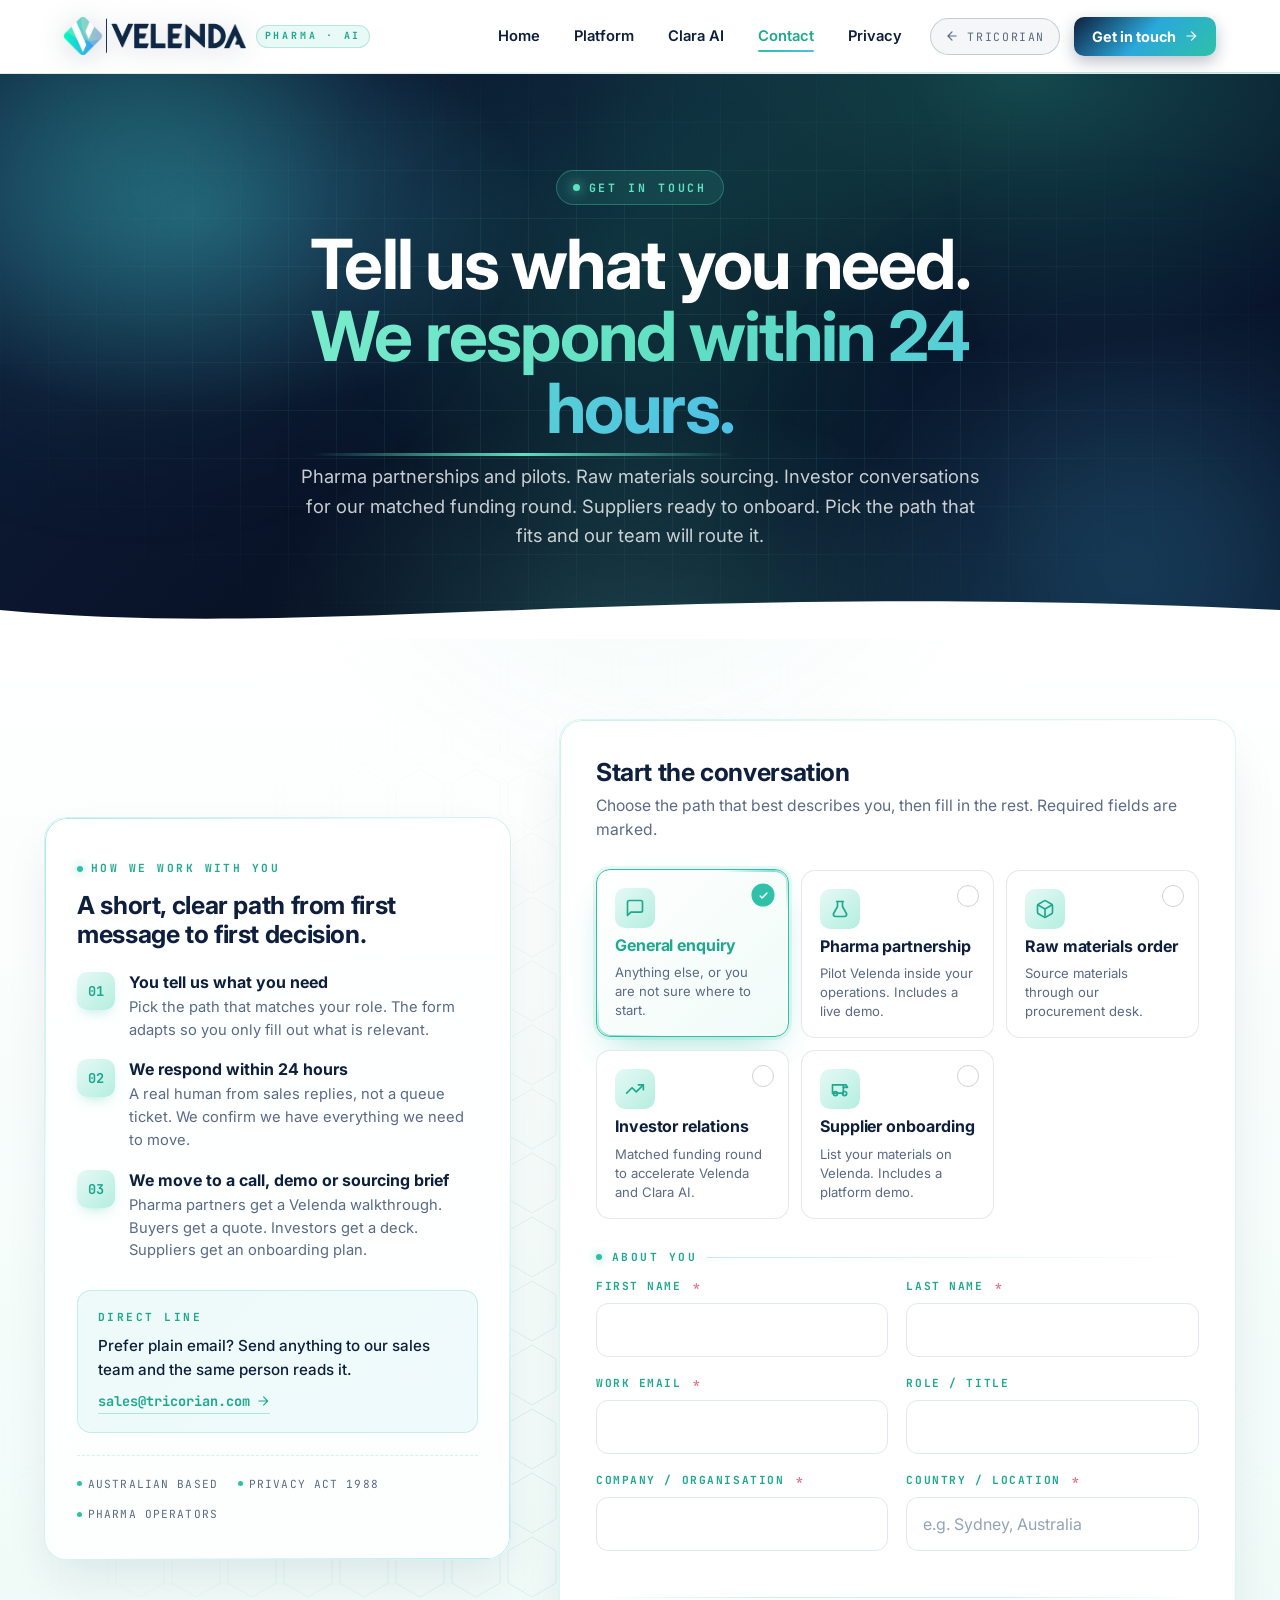
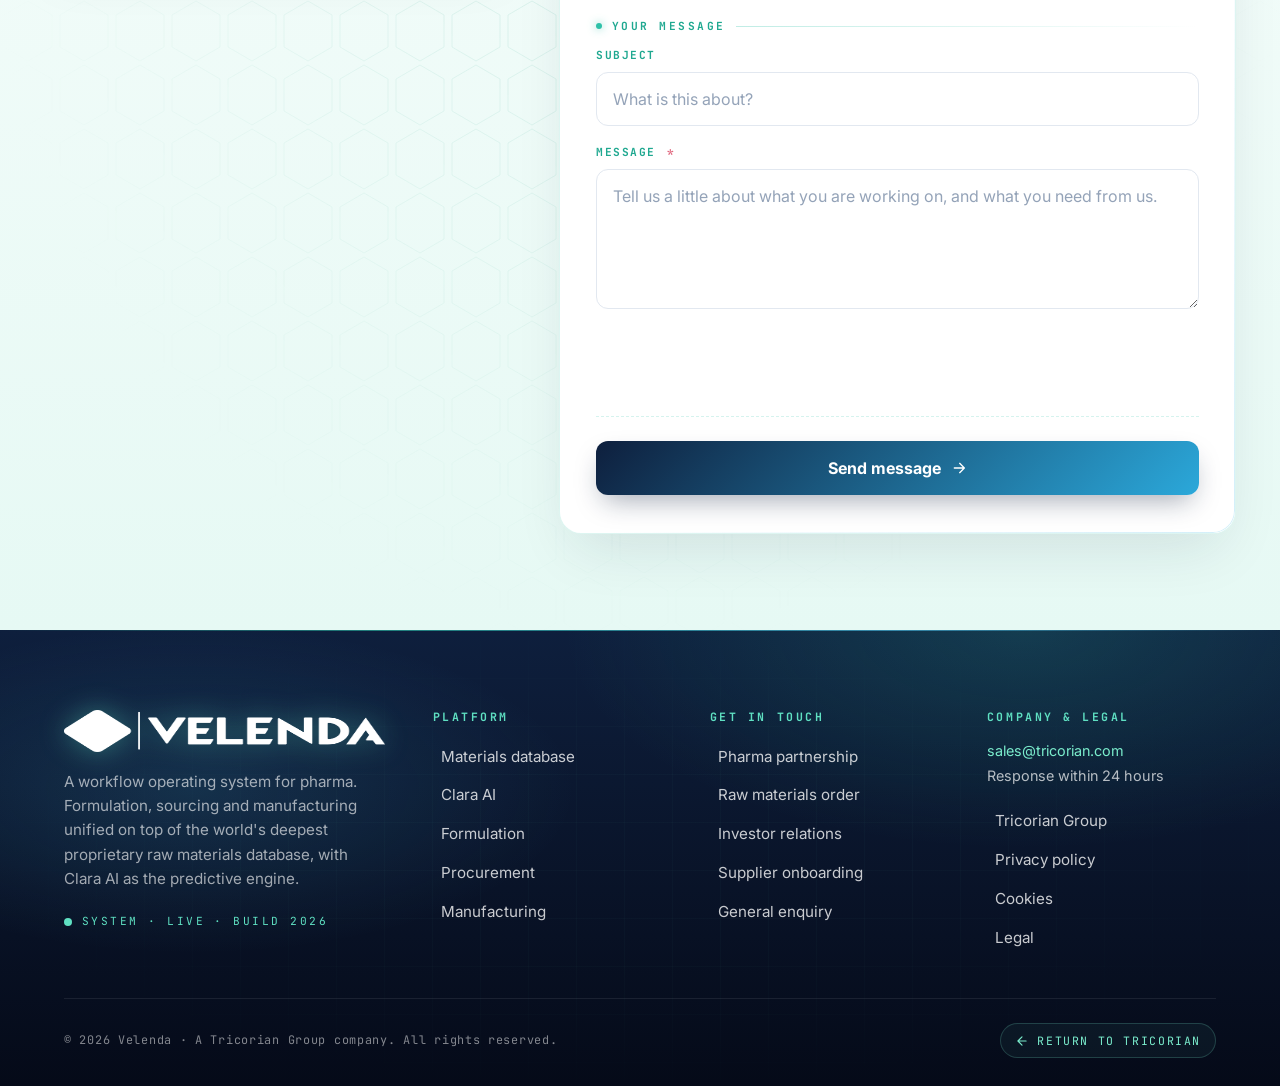
==== contact.html @ e17ac098 "Add files via upload" ====
<!doctype html>
<html lang="en">
<head>
  <meta charset="utf-8">
  <meta name="viewport" content="width=device-width, initial-scale=1, viewport-fit=cover">
  <title>Contact · Velenda</title>
  <meta name="description" content="Talk to Velenda. Pharma partnerships, raw materials sourcing, investor relations and supplier onboarding. Sales responds within 24 hours.">
  <meta name="theme-color" content="#0E1F3D">
  <meta name="color-scheme" content="light">

  <link rel="icon" type="image/png" href="assets/velenda-logo.png">
  <link rel="apple-touch-icon" href="assets/velenda-logo.png">

  <link rel="preconnect" href="https://fonts.googleapis.com">
  <link rel="preconnect" href="https://fonts.gstatic.com" crossorigin>
  <link href="https://fonts.googleapis.com/css2?family=Inter:wght@400;500;600;700;800&family=JetBrains+Mono:wght@400;500;600;700&display=swap" rel="stylesheet">

  <link rel="stylesheet" href="https://cdn.jsdelivr.net/npm/bootstrap@5.3.3/dist/css/bootstrap.min.css">
  <link rel="stylesheet" href="css/main.css">

  <style>
  /* ============== PAGE-SPECIFIC: CONTACT ============== */

  .vl-cp-hero {
    position:relative; overflow:hidden; color:#fff;
    background:
      radial-gradient(60% 80% at 80% 0%, rgba(46,193,168,.32), transparent 60%),
      radial-gradient(45% 60% at 15% 25%, rgba(77,191,232,.30), transparent 60%),
      radial-gradient(50% 70% at 50% 100%, rgba(95,224,194,.20), transparent 60%),
      linear-gradient(135deg, var(--vl-navy) 0%, var(--vl-navy-deep) 50%, #051028 100%);
    padding:96px 0 88px;
  }
  .vl-cp-hero::before {
    content:""; position:absolute; inset:0; pointer-events:none; z-index:1;
    background:radial-gradient(640px circle at var(--mx,50%) var(--my,30%), rgba(46,193,168,.18), transparent 50%);
    transition:background .15s ease;
  }
  .vl-cp-hero__bg { position:absolute; inset:0; pointer-events:none; overflow:hidden; }
  .vl-cp-hero__grid {
    position:absolute; inset:0;
    background-image:
      linear-gradient(rgba(122,236,204,.08) 1px, transparent 1px),
      linear-gradient(90deg, rgba(122,236,204,.08) 1px, transparent 1px);
    background-size:48px 48px;
    mask-image:radial-gradient(ellipse at center, #000 30%, transparent 80%);
    -webkit-mask-image:radial-gradient(ellipse at center, #000 30%, transparent 80%);
    animation:vlCpGridFlow 22s linear infinite;
  }
  @keyframes vlCpGridFlow { from { background-position:0 0; } to { background-position:0 48px; } }
  .vl-cp-hero__halo-a, .vl-cp-hero__halo-b {
    position:absolute; border-radius:50%; filter:blur(90px); pointer-events:none;
  }
  .vl-cp-hero__halo-a { top:-180px; left:-120px;  width:520px; height:520px; background:radial-gradient(circle, rgba(46,193,168,.42), transparent 70%); animation:vlCpHaloDrift 22s ease-in-out infinite; }
  .vl-cp-hero__halo-b { bottom:-220px; right:-140px; width:580px; height:580px; background:radial-gradient(circle, rgba(77,191,232,.36), transparent 70%); animation:vlCpHaloDrift 28s ease-in-out infinite reverse; }
  @keyframes vlCpHaloDrift {
    0%,100% { transform:translate(0,0) scale(1); }
    50%     { transform:translate(40px,-30px) scale(1.12); }
  }
  .vl-cp-hero__particles { position:absolute; inset:0; pointer-events:none; overflow:hidden; }
  .vl-cp-hero__particles span {
    position:absolute; bottom:-10%;
    width:4px; height:4px; border-radius:50%;
    background:var(--vl-teal-bright);
    box-shadow:0 0 10px rgba(95,224,194,.85);
    opacity:.5;
    animation:vlCpFloat linear infinite;
  }
  .vl-cp-hero__particles span:nth-child(1) { left:8%;  animation-duration:24s; animation-delay:-2s; }
  .vl-cp-hero__particles span:nth-child(2) { left:22%; animation-duration:30s; animation-delay:-7s; width:3px; height:3px; }
  .vl-cp-hero__particles span:nth-child(3) { left:38%; animation-duration:26s; animation-delay:-12s; }
  .vl-cp-hero__particles span:nth-child(4) { left:54%; animation-duration:32s; animation-delay:-4s; width:5px; height:5px; }
  .vl-cp-hero__particles span:nth-child(5) { left:68%; animation-duration:28s; animation-delay:-15s; }
  .vl-cp-hero__particles span:nth-child(6) { left:82%; animation-duration:34s; animation-delay:-9s; width:3px; height:3px; }
  .vl-cp-hero__particles span:nth-child(7) { left:14%; animation-duration:38s; animation-delay:-18s; background:var(--vl-sky); box-shadow:0 0 10px rgba(77,191,232,.85); }
  .vl-cp-hero__particles span:nth-child(8) { left:74%; animation-duration:40s; animation-delay:-22s; background:var(--vl-mint); box-shadow:0 0 10px rgba(122,236,204,.85); }
  @keyframes vlCpFloat {
    from { bottom:-10%; opacity:0; }
    10%  { opacity:.65; }
    90%  { opacity:.45; }
    to   { bottom:115%; opacity:0; }
  }

  .vl-cp-hero__inner { position:relative; z-index:2; max-width:880px; margin:0 auto; text-align:center; padding:0 24px; }
  .vl-cp-hero__eyebrow {
    display:inline-flex; align-items:center; gap:.55rem;
    font-family:var(--vl-mono);
    font-size:.72rem; letter-spacing:.25em; text-transform:uppercase;
    color:var(--vl-teal-bright); font-weight:700;
    padding:.5rem 1rem;
    background:rgba(75,231,195,.10);
    border:1px solid rgba(75,231,195,.30);
    border-radius:999px;
    margin-bottom:1.5rem;
    backdrop-filter:blur(10px);
    -webkit-backdrop-filter:blur(10px);
  }
  .vl-cp-hero__eyebrow-dot { width:7px; height:7px; border-radius:50%; background:var(--vl-teal-bright); box-shadow:0 0 12px var(--vl-teal-bright); animation:vlPulse 2s infinite; }
  .vl-cp-hero__h {
    font-family:var(--vl-sans); font-weight:700;
    letter-spacing:-.025em; line-height:1.04;
    font-size:clamp(2.4rem, 5.4vw, 4.4rem);
    margin:0 0 1.1rem;
    color:#fff;
  }
  .vl-cp-hero__h em {
    font-style:normal;
    background:linear-gradient(135deg, var(--vl-mint) 0%, var(--vl-teal-bright) 45%, var(--vl-sky) 100%);
    -webkit-background-clip:text; background-clip:text;
    -webkit-text-fill-color:transparent;
    position:relative;
  }
  .vl-cp-hero__h em::after {
    content:""; position:absolute; left:0; right:0; bottom:-.08em; height:3px;
    background:linear-gradient(90deg, transparent, var(--vl-teal-bright), transparent);
    transform-origin:center; transform:scaleX(0);
    animation:vlCpUnderline 1.4s cubic-bezier(.23,1,.32,1) .8s forwards;
  }
  @keyframes vlCpUnderline { to { transform:scaleX(1); } }
  .vl-cp-hero__lede {
    font-size:1.15rem; line-height:1.6;
    color:rgba(255,255,255,.78);
    max-width:680px; margin:0 auto;
  }
  .vl-cp-hero__wave {
    position:absolute; left:0; right:0; bottom:-1px; height:60px; z-index:2;
  }
  .vl-cp-hero__wave svg { width:100%; height:100%; display:block; }

  /* === FORM SECTION === */
  .vl-cp-section {
    background:linear-gradient(180deg, #fff 0%, var(--vl-mint-pale) 100%);
    padding:80px 0 96px;
    position:relative;
    overflow:hidden;
  }
  .vl-cp-section::before {
    content:""; position:absolute; inset:0; pointer-events:none; opacity:.45;
    background-image:url("data:image/svg+xml;utf8,<svg xmlns='http://www.w3.org/2000/svg' width='56' height='64' viewBox='0 0 56 64'><path d='M28 2 L52 16 L52 48 L28 62 L4 48 L4 16 Z' fill='none' stroke='%2326A688' stroke-width='1' opacity='.30'/></svg>");
    background-size:56px 64px;
    mask-image:radial-gradient(ellipse at center, #000 5%, transparent 75%);
    -webkit-mask-image:radial-gradient(ellipse at center, #000 5%, transparent 75%);
  }
  .vl-cp-grid {
    position:relative; z-index:1;
    max-width:1240px; margin:0 auto;
    padding:0 24px;
    display:grid;
    grid-template-columns:1fr 1.45fr;
    gap:48px;
    align-items:start;
  }
  @media (max-width:991.98px) {
    .vl-cp-grid { grid-template-columns:1fr; gap:32px; }
  }

  /* Aside */
  .vl-cp-aside {
    position:sticky;
    top:calc(var(--vl-header-h) + 24px);
    background:rgba(255,255,255,.88);
    -webkit-backdrop-filter:blur(16px) saturate(150%);
    backdrop-filter:blur(16px) saturate(150%);
    border:1px solid rgba(46,193,168,.20);
    border-radius:22px;
    padding:36px 32px;
    box-shadow:0 22px 50px -10px rgba(14,31,61,.10);
    overflow:hidden;
  }
  .vl-cp-aside::before {
    content:""; position:absolute; inset:0; border-radius:inherit; pointer-events:none;
    padding:1px;
    background:linear-gradient(135deg, rgba(46,193,168,.40), transparent 35%, transparent 65%, rgba(77,191,232,.40));
    -webkit-mask:linear-gradient(#000 0 0) content-box, linear-gradient(#000 0 0);
    -webkit-mask-composite:xor; mask-composite:exclude;
  }
  @media (max-width:991.98px) { .vl-cp-aside { position:static; } }

  .vl-cp-aside__eyebrow {
    display:inline-flex; align-items:center; gap:8px;
    font-family:var(--vl-mono);
    font-size:.7rem; letter-spacing:.22em; text-transform:uppercase;
    color:var(--vl-teal-deep); font-weight:700;
    margin-bottom:14px;
  }
  .vl-cp-aside__eyebrow::before { content:""; width:6px; height:6px; border-radius:50%; background:var(--vl-teal); box-shadow:0 0 10px rgba(46,193,168,.7); }
  .vl-cp-aside__h {
    font-family:var(--vl-sans); font-weight:700;
    letter-spacing:-.015em; line-height:1.18;
    font-size:1.55rem; color:var(--vl-navy);
    margin:0 0 22px;
  }
  .vl-cp-steps { list-style:none; padding:0; margin:0 0 28px; display:flex; flex-direction:column; gap:18px; }
  .vl-cp-step { display:flex; gap:14px; align-items:flex-start; }
  .vl-cp-step__num {
    flex-shrink:0;
    width:38px; height:38px; border-radius:10px;
    display:inline-flex; align-items:center; justify-content:center;
    background:linear-gradient(135deg, var(--vl-mint-pale), var(--vl-mint-soft));
    color:var(--vl-teal-deep);
    font-family:var(--vl-mono); font-weight:700; font-size:.85rem;
    box-shadow:0 6px 14px -6px rgba(46,193,168,.4);
  }
  .vl-cp-step__h {
    font-family:var(--vl-sans); font-weight:700; font-size:1rem;
    color:var(--vl-navy); margin:0 0 4px; line-height:1.25;
  }
  .vl-cp-step__p {
    color:var(--vl-mute); font-size:.92rem; line-height:1.55; margin:0;
  }

  .vl-cp-promise {
    margin-top:8px; padding:18px 20px;
    background:linear-gradient(135deg, rgba(46,193,168,.08), rgba(77,191,232,.08));
    border:1px solid rgba(46,193,168,.22);
    border-radius:14px;
  }
  .vl-cp-promise__h {
    font-family:var(--vl-mono);
    font-size:.7rem; letter-spacing:.22em; text-transform:uppercase;
    color:var(--vl-teal-deep); font-weight:700;
    margin-bottom:8px;
  }
  .vl-cp-promise__t {
    color:var(--vl-navy); font-size:.95rem; line-height:1.55; margin:0;
    font-weight:500;
  }
  .vl-cp-promise__email {
    display:inline-flex; align-items:center; gap:6px;
    margin-top:10px;
    color:var(--vl-teal-deep); text-decoration:none;
    font-family:var(--vl-mono); font-size:.85rem; font-weight:700;
    border-bottom:1px solid rgba(46,193,168,.35);
    padding-bottom:1px;
  }
  .vl-cp-promise__email:hover { color:var(--vl-navy); border-color:var(--vl-navy); }

  .vl-cp-trust {
    margin-top:22px; padding-top:20px;
    border-top:1px dashed rgba(46,193,168,.20);
    display:flex; flex-wrap:wrap; gap:14px 20px;
    font-family:var(--vl-mono);
    font-size:.7rem; letter-spacing:.10em; text-transform:uppercase;
    color:var(--vl-mute);
  }
  .vl-cp-trust span { display:inline-flex; align-items:center; gap:6px; }
  .vl-cp-trust span::before { content:""; width:5px; height:5px; border-radius:50%; background:var(--vl-teal); }

  /* Form panel */
  .vl-cp-form {
    background:#fff;
    border:1px solid rgba(46,193,168,.16);
    border-radius:22px;
    padding:38px 36px;
    box-shadow:0 26px 60px -16px rgba(14,31,61,.12);
    position:relative;
    overflow:hidden;
  }
  .vl-cp-form::before {
    content:""; position:absolute; inset:0; border-radius:inherit; pointer-events:none;
    padding:1px;
    background:linear-gradient(135deg, rgba(46,193,168,.25), transparent 30%, transparent 70%, rgba(77,191,232,.25));
    -webkit-mask:linear-gradient(#000 0 0) content-box, linear-gradient(#000 0 0);
    -webkit-mask-composite:xor; mask-composite:exclude;
  }
  @media (max-width:599.98px) { .vl-cp-form { padding:28px 22px; } }

  .vl-cp-form__h {
    font-family:var(--vl-sans); font-weight:700;
    letter-spacing:-.015em; line-height:1.2;
    font-size:1.55rem; color:var(--vl-navy);
    margin:0 0 6px;
  }
  .vl-cp-form__sub {
    color:var(--vl-mute); font-size:.98rem; line-height:1.55;
    margin:0 0 28px;
  }

  .vl-cp-section-h {
    font-family:var(--vl-mono);
    font-size:.7rem; letter-spacing:.22em; text-transform:uppercase;
    color:var(--vl-teal-deep); font-weight:700;
    margin:8px 0 14px;
    display:flex; align-items:center; gap:10px;
  }
  .vl-cp-section-h::before { content:""; width:6px; height:6px; border-radius:50%; background:var(--vl-teal); box-shadow:0 0 8px rgba(46,193,168,.7); }
  .vl-cp-section-h::after { content:""; flex:1; height:1px; background:linear-gradient(90deg, rgba(46,193,168,.30), transparent); }

  .vl-cp-divider {
    margin:28px 0 22px;
    height:1px;
    background:linear-gradient(90deg, transparent, rgba(46,193,168,.25) 30%, rgba(77,191,232,.25) 70%, transparent);
  }

  .vl-cp-submit {
    margin-top:18px; padding-top:24px;
    border-top:1px dashed rgba(46,193,168,.20);
  }

  .vl-cp-result { margin-top:20px; }
  .vl-cp-result.is-hidden { display:none; }

  .vl-spin-row { display:flex; justify-content:center; padding:18px 0; }
  .vl-spin-row.is-hidden { display:none; }

  .vl-turnstile { margin:16px 0 8px; min-height:65px; }

  /* Inline radio (yes / no) */
  .vl-radio-row {
    display:inline-flex; gap:8px; flex-wrap:wrap;
  }
  .vl-radio { position:relative; }
  .vl-radio input { position:absolute; opacity:0; pointer-events:none; }
  .vl-radio label {
    display:inline-flex; align-items:center; gap:8px;
    padding:10px 16px; border-radius:10px;
    background:#fff; border:1.5px solid #e2e8f0;
    cursor:pointer;
    font-size:.92rem; color:var(--vl-navy); font-weight:600;
    transition:border-color .2s ease, background .2s ease, color .2s ease;
  }
  .vl-radio label:hover { border-color:rgba(46,193,168,.40); }
  .vl-radio input:checked + label {
    border-color:var(--vl-teal);
    background:linear-gradient(135deg, rgba(230,249,244,.6), #fff);
    color:var(--vl-teal-deep);
  }
  </style>
</head>
<body>
  <a class="vl-skip" href="#main">Skip to content</a>
  <div class="vl-grain" aria-hidden="true"></div>
  <div class="vl-cursor" aria-hidden="true"></div>

  <!-- Header (injected by main.js) -->
  <div id="vl-header-slot"></div>

  <main id="main">

    <!-- HERO -->
    <section class="vl-cp-hero" id="vlCpHero">
      <div class="vl-cp-hero__bg">
        <div class="vl-cp-hero__grid"></div>
        <div class="vl-cp-hero__halo-a"></div>
        <div class="vl-cp-hero__halo-b"></div>
        <div class="vl-cp-hero__particles" aria-hidden="true">
          <span></span><span></span><span></span><span></span>
          <span></span><span></span><span></span><span></span>
        </div>
      </div>
      <div class="vl-cp-hero__inner vl-reveal">
        <span class="vl-cp-hero__eyebrow">
          <span class="vl-cp-hero__eyebrow-dot"></span>
          Get in touch
        </span>
        <h1 class="vl-cp-hero__h">
          Tell us what you need.<br>
          <em>We respond within 24 hours.</em>
        </h1>
        <p class="vl-cp-hero__lede">
          Pharma partnerships and pilots. Raw materials sourcing. Investor conversations
          for our matched funding round. Suppliers ready to onboard. Pick the path that
          fits and our team will route it.
        </p>
      </div>
      <div class="vl-cp-hero__wave" aria-hidden="true">
        <svg viewBox="0 0 1440 60" preserveAspectRatio="none">
          <path d="M0,30 C360,60 720,0 1440,30 L1440,60 L0,60 Z" fill="#ffffff"/>
        </svg>
      </div>
    </section>

    <!-- FORM -->
    <section class="vl-cp-section">
      <div class="vl-cp-grid">

        <!-- Aside -->
        <aside class="vl-cp-aside vl-reveal">
          <span class="vl-cp-aside__eyebrow">How we work with you</span>
          <h2 class="vl-cp-aside__h">A short, clear path from first message to first decision.</h2>

          <ol class="vl-cp-steps">
            <li class="vl-cp-step">
              <span class="vl-cp-step__num">01</span>
              <div>
                <h3 class="vl-cp-step__h">You tell us what you need</h3>
                <p class="vl-cp-step__p">Pick the path that matches your role. The form adapts so you only fill out what is relevant.</p>
              </div>
            </li>
            <li class="vl-cp-step">
              <span class="vl-cp-step__num">02</span>
              <div>
                <h3 class="vl-cp-step__h">We respond within 24 hours</h3>
                <p class="vl-cp-step__p">A real human from sales replies, not a queue ticket. We confirm we have everything we need to move.</p>
              </div>
            </li>
            <li class="vl-cp-step">
              <span class="vl-cp-step__num">03</span>
              <div>
                <h3 class="vl-cp-step__h">We move to a call, demo or sourcing brief</h3>
                <p class="vl-cp-step__p">Pharma partners get a Velenda walkthrough. Buyers get a quote. Investors get a deck. Suppliers get an onboarding plan.</p>
              </div>
            </li>
          </ol>

          <div class="vl-cp-promise">
            <div class="vl-cp-promise__h">Direct line</div>
            <p class="vl-cp-promise__t">Prefer plain email? Send anything to our sales team and the same person reads it.</p>
            <a href="mailto:sales@tricorian.com" class="vl-cp-promise__email">
              sales@tricorian.com
              <svg width="14" height="14" viewBox="0 0 24 24" fill="none" aria-hidden="true">
                <path d="M5 12h14M13 5l7 7-7 7" stroke="currentColor" stroke-width="2" stroke-linecap="round" stroke-linejoin="round"/>
              </svg>
            </a>
          </div>

          <div class="vl-cp-trust">
            <span>Australian based</span>
            <span>Privacy Act 1988</span>
            <span>Pharma operators</span>
          </div>
        </aside>

        <!-- Form -->
        <div class="vl-cp-form vl-reveal" data-delay="1">
          <h2 class="vl-cp-form__h">Start the conversation</h2>
          <p class="vl-cp-form__sub">Choose the path that best describes you, then fill in the rest. Required fields are marked.</p>

          <form id="contact-form" novalidate>

            <!-- Mode selector (premium card grid) -->
            <fieldset class="vl-modes" role="radiogroup" aria-label="What brings you to Velenda">

              <div class="vl-modes__opt">
                <input type="radio" name="form_type" id="mode-general" value="general" checked>
                <label for="mode-general">
                  <span class="vl-modes__icon">
                    <svg width="20" height="20" viewBox="0 0 24 24" fill="none" stroke="currentColor" stroke-width="2" stroke-linecap="round" stroke-linejoin="round">
                      <path d="M21 15a2 2 0 0 1-2 2H7l-4 4V5a2 2 0 0 1 2-2h14a2 2 0 0 1 2 2z"/>
                    </svg>
                  </span>
                  <span class="vl-modes__title">General enquiry</span>
                  <span class="vl-modes__desc">Anything else, or you are not sure where to start.</span>
                  <span class="vl-modes__check">
                    <svg viewBox="0 0 24 24" fill="none" stroke="currentColor" stroke-width="3" stroke-linecap="round" stroke-linejoin="round"><path d="M5 13l4 4L19 7"/></svg>
                  </span>
                </label>
              </div>

              <div class="vl-modes__opt">
                <input type="radio" name="form_type" id="mode-partnership" value="partnership">
                <label for="mode-partnership">
                  <span class="vl-modes__icon">
                    <svg width="20" height="20" viewBox="0 0 24 24" fill="none" stroke="currentColor" stroke-width="2" stroke-linecap="round" stroke-linejoin="round">
                      <path d="M9 3v6l-5 9a3 3 0 0 0 3 3h10a3 3 0 0 0 3-3l-5-9V3"/>
                      <path d="M8 3h8"/>
                    </svg>
                  </span>
                  <span class="vl-modes__title">Pharma partnership</span>
                  <span class="vl-modes__desc">Pilot Velenda inside your operations. Includes a live demo.</span>
                  <span class="vl-modes__check">
                    <svg viewBox="0 0 24 24" fill="none" stroke="currentColor" stroke-width="3" stroke-linecap="round" stroke-linejoin="round"><path d="M5 13l4 4L19 7"/></svg>
                  </span>
                </label>
              </div>

              <div class="vl-modes__opt">
                <input type="radio" name="form_type" id="mode-materials" value="materials">
                <label for="mode-materials">
                  <span class="vl-modes__icon">
                    <svg width="20" height="20" viewBox="0 0 24 24" fill="none" stroke="currentColor" stroke-width="2" stroke-linecap="round" stroke-linejoin="round">
                      <path d="M21 16V8a2 2 0 0 0-1-1.73l-7-4a2 2 0 0 0-2 0l-7 4A2 2 0 0 0 3 8v8a2 2 0 0 0 1 1.73l7 4a2 2 0 0 0 2 0l7-4A2 2 0 0 0 21 16z"/>
                      <polyline points="3.27 6.96 12 12.01 20.73 6.96"/>
                      <line x1="12" y1="22.08" x2="12" y2="12"/>
                    </svg>
                  </span>
                  <span class="vl-modes__title">Raw materials order</span>
                  <span class="vl-modes__desc">Source materials through our procurement desk.</span>
                  <span class="vl-modes__check">
                    <svg viewBox="0 0 24 24" fill="none" stroke="currentColor" stroke-width="3" stroke-linecap="round" stroke-linejoin="round"><path d="M5 13l4 4L19 7"/></svg>
                  </span>
                </label>
              </div>

              <div class="vl-modes__opt">
                <input type="radio" name="form_type" id="mode-investor" value="investor">
                <label for="mode-investor">
                  <span class="vl-modes__icon">
                    <svg width="20" height="20" viewBox="0 0 24 24" fill="none" stroke="currentColor" stroke-width="2" stroke-linecap="round" stroke-linejoin="round">
                      <polyline points="22 7 13.5 15.5 8.5 10.5 2 17"/>
                      <polyline points="16 7 22 7 22 13"/>
                    </svg>
                  </span>
                  <span class="vl-modes__title">Investor relations</span>
                  <span class="vl-modes__desc">Matched funding round to accelerate Velenda and Clara AI.</span>
                  <span class="vl-modes__check">
                    <svg viewBox="0 0 24 24" fill="none" stroke="currentColor" stroke-width="3" stroke-linecap="round" stroke-linejoin="round"><path d="M5 13l4 4L19 7"/></svg>
                  </span>
                </label>
              </div>

              <div class="vl-modes__opt">
                <input type="radio" name="form_type" id="mode-supplier" value="supplier">
                <label for="mode-supplier">
                  <span class="vl-modes__icon">
                    <svg width="20" height="20" viewBox="0 0 24 24" fill="none" stroke="currentColor" stroke-width="2" stroke-linecap="round" stroke-linejoin="round">
                      <path d="M3 7h13v10H3z"/>
                      <path d="M16 10h5l-2-3h-3"/>
                      <circle cx="6.5" cy="17.5" r="2.5"/>
                      <circle cx="17.5" cy="17.5" r="2.5"/>
                    </svg>
                  </span>
                  <span class="vl-modes__title">Supplier onboarding</span>
                  <span class="vl-modes__desc">List your materials on Velenda. Includes a platform demo.</span>
                  <span class="vl-modes__check">
                    <svg viewBox="0 0 24 24" fill="none" stroke="currentColor" stroke-width="3" stroke-linecap="round" stroke-linejoin="round"><path d="M5 13l4 4L19 7"/></svg>
                  </span>
                </label>
              </div>

            </fieldset>

            <!-- Common fields -->
            <h3 class="vl-cp-section-h">About you</h3>

            <div class="vl-row">
              <div class="vl-field">
                <label class="vl-label" for="cf-first">First name <span class="vl-req">*</span></label>
                <input class="vl-input" id="cf-first" name="first_name" type="text" autocomplete="given-name" required>
              </div>
              <div class="vl-field">
                <label class="vl-label" for="cf-last">Last name <span class="vl-req">*</span></label>
                <input class="vl-input" id="cf-last" name="last_name" type="text" autocomplete="family-name" required>
              </div>
            </div>

            <div class="vl-row">
              <div class="vl-field">
                <label class="vl-label" for="cf-email">Work email <span class="vl-req">*</span></label>
                <input class="vl-input" id="cf-email" name="email" type="email" autocomplete="email" required>
              </div>
              <div class="vl-field">
                <label class="vl-label" for="cf-occupation">Role / title</label>
                <input class="vl-input" id="cf-occupation" name="occupation" type="text" autocomplete="organization-title">
              </div>
            </div>

            <div class="vl-row">
              <div class="vl-field">
                <label class="vl-label" for="cf-company">Company / organisation <span class="vl-req">*</span></label>
                <input class="vl-input" id="cf-company" name="company" type="text" autocomplete="organization" required>
              </div>
              <div class="vl-field">
                <label class="vl-label" for="cf-location">Country / location <span class="vl-req">*</span></label>
                <input class="vl-input" id="cf-location" name="location" type="text" autocomplete="country-name" placeholder="e.g. Sydney, Australia" required>
              </div>
            </div>

            <div class="vl-cp-divider"></div>

            <!-- ============== MODE: GENERAL ============== -->
            <div class="vl-mode-panel is-active" data-mode="general">
              <h3 class="vl-cp-section-h">Your message</h3>

              <div class="vl-field">
                <label class="vl-label" for="cf-subject">Subject</label>
                <input class="vl-input" id="cf-subject" name="subject" type="text" placeholder="What is this about?">
              </div>

              <div class="vl-field">
                <label class="vl-label" for="cf-message">Message <span class="vl-req">*</span></label>
                <textarea class="vl-textarea" id="cf-message" name="message" placeholder="Tell us a little about what you are working on, and what you need from us." data-required-when="general"></textarea>
              </div>
            </div>

            <!-- ============== MODE: PHARMA PARTNERSHIP ============== -->
            <div class="vl-mode-panel" data-mode="partnership">
              <h3 class="vl-cp-section-h">About your operation</h3>

              <div class="vl-row">
                <div class="vl-field">
                  <label class="vl-label" for="cf-pharma-type">Company type</label>
                  <select class="vl-select" id="cf-pharma-type" name="pharma_type">
                    <option value="">Select one</option>
                    <option>Originator / innovator pharma</option>
                    <option>Generics manufacturer</option>
                    <option>OTC / consumer health</option>
                    <option>CDMO / contract manufacturer</option>
                    <option>Biotech</option>
                    <option>Veterinary / animal health</option>
                    <option>Other</option>
                  </select>
                </div>
                <div class="vl-field">
                  <label class="vl-label" for="cf-pharma-spend">Annual raw materials spend</label>
                  <select class="vl-select" id="cf-pharma-spend" name="pharma_spend">
                    <option value="">Select range</option>
                    <option>Under USD 1M</option>
                    <option>USD 1M to 5M</option>
                    <option>USD 5M to 20M</option>
                    <option>USD 20M to 100M</option>
                    <option>USD 100M+</option>
                    <option>Prefer not to say</option>
                  </select>
                </div>
              </div>

              <h3 class="vl-cp-section-h">Demo preferences</h3>
              <p class="vl-help" style="margin:-6px 0 14px;">Pick a date and time that suits you. We will confirm or propose the closest available slot.</p>

              <div class="vl-row--3 vl-row">
                <div class="vl-field">
                  <label class="vl-label" for="cf-demo-date">Preferred date <span class="vl-req">*</span></label>
                  <input class="vl-input" id="cf-demo-date" name="demo_date" type="date" data-required-when="partnership">
                </div>
                <div class="vl-field">
                  <label class="vl-label" for="cf-demo-time">Preferred time <span class="vl-req">*</span></label>
                  <input class="vl-input" id="cf-demo-time" name="demo_time" type="time" data-required-when="partnership">
                </div>
                <div class="vl-field">
                  <label class="vl-label" for="cf-demo-tz">Time zone <span class="vl-req">*</span></label>
                  <select class="vl-select" id="cf-demo-tz" name="demo_tz" data-required-when="partnership">
                    <option value="">Select</option>
                    <option>AEDT (Sydney)</option>
                    <option>AEST (Sydney)</option>
                    <option>SGT (Singapore)</option>
                    <option>IST (Mumbai)</option>
                    <option>CET (Frankfurt)</option>
                    <option>BST / GMT (London)</option>
                    <option>EDT / EST (New York)</option>
                    <option>PDT / PST (San Francisco)</option>
                    <option>Other (note in message)</option>
                  </select>
                </div>
              </div>

              <div class="vl-row">
                <div class="vl-field">
                  <label class="vl-label" for="cf-demo-attendees">Number of attendees</label>
                  <input class="vl-input" id="cf-demo-attendees" name="demo_attendees" type="number" min="1" max="50" value="1">
                </div>
                <div class="vl-field">
                  <label class="vl-label">Decision stage</label>
                  <div class="vl-radio-row">
                    <span class="vl-radio">
                      <input type="radio" name="pharma_stage" id="ps-explore" value="exploring">
                      <label for="ps-explore">Exploring</label>
                    </span>
                    <span class="vl-radio">
                      <input type="radio" name="pharma_stage" id="ps-eval" value="evaluating">
                      <label for="ps-eval">Actively evaluating</label>
                    </span>
                    <span class="vl-radio">
                      <input type="radio" name="pharma_stage" id="ps-budget" value="budgeted">
                      <label for="ps-budget">Budget approved</label>
                    </span>
                  </div>
                </div>
              </div>

              <div class="vl-field">
                <label class="vl-label" for="cf-pharma-notes">What would you like to see?</label>
                <textarea class="vl-textarea" id="cf-pharma-notes" name="pharma_notes" placeholder="Use cases, current pain points, materials you would like Clara to model, or anything else useful for the demo."></textarea>
              </div>
            </div>

            <!-- ============== MODE: RAW MATERIALS ============== -->
            <div class="vl-mode-panel" data-mode="materials">
              <h3 class="vl-cp-section-h">Materials</h3>
              <p class="vl-help" style="margin:-6px 0 14px;">Material name and CAS number are required for each line. Add as many materials as you need.</p>

              <div id="vlMaterials"></div>

              <button type="button" class="vl-btn vl-btn--ghost" id="vlAddMaterial" style="margin-top:6px;">
                <svg width="16" height="16" viewBox="0 0 24 24" fill="none" stroke="currentColor" stroke-width="2" stroke-linecap="round" stroke-linejoin="round"><path d="M12 5v14M5 12h14"/></svg>
                Add another material
              </button>

              <h3 class="vl-cp-section-h" style="margin-top:24px;">Other notes</h3>
              <div class="vl-field">
                <label class="vl-label" for="cf-mat-notes">Anything else our buyers should know?</label>
                <textarea class="vl-textarea" id="cf-mat-notes" name="materials_notes" placeholder="Quality requirements, regulatory constraints, target landed cost, preferred suppliers to avoid, etc."></textarea>
              </div>
            </div>

            <!-- Materials repeater template -->
            <template id="vlMaterialTpl">
              <div class="vl-material" data-index="__INDEX__">
                <div class="vl-material__head">
                  <span>Material #__N__</span>
                  <button type="button" class="vl-material__remove" aria-label="Remove this material">Remove</button>
                </div>
                <div class="vl-row">
                  <div class="vl-field">
                    <label class="vl-label">Material name <span class="vl-req">*</span></label>
                    <input class="vl-input" name="materials[__INDEX__][name]" type="text" placeholder="e.g. Paracetamol API" data-mat-required>
                  </div>
                  <div class="vl-field">
                    <label class="vl-label">CAS number <span class="vl-req">*</span></label>
                    <input class="vl-input" name="materials[__INDEX__][cas]" type="text" placeholder="e.g. 103-90-2" data-mat-required>
                  </div>
                </div>
                <div class="vl-field">
                  <label class="vl-label">Specifications</label>
                  <textarea class="vl-textarea" name="materials[__INDEX__][specs]" style="min-height:90px;" placeholder="Purity, grade (USP, EP, BP, JP), particle size, polymorph, residual solvents, etc."></textarea>
                </div>
                <div class="vl-row--3 vl-row">
                  <div class="vl-field">
                    <label class="vl-label">Quantity</label>
                    <input class="vl-input" name="materials[__INDEX__][quantity]" type="text" placeholder="e.g. 500 kg">
                  </div>
                  <div class="vl-field">
                    <label class="vl-label">Shipping type</label>
                    <select class="vl-select" name="materials[__INDEX__][shipping]">
                      <option value="">Select</option>
                      <option>Standard ground</option>
                      <option>Express courier</option>
                      <option>Air freight</option>
                      <option>Sea freight</option>
                      <option>Refrigerated (cold chain)</option>
                      <option>Frozen</option>
                      <option>Hazmat / dangerous goods</option>
                      <option>Other</option>
                    </select>
                  </div>
                  <div class="vl-field">
                    <label class="vl-label">Required by</label>
                    <input class="vl-input" name="materials[__INDEX__][required_by]" type="date">
                  </div>
                </div>
              </div>
            </template>

            <!-- ============== MODE: INVESTOR ============== -->
            <div class="vl-mode-panel" data-mode="investor">
              <h3 class="vl-cp-section-h">About the firm</h3>

              <div class="vl-row">
                <div class="vl-field">
                  <label class="vl-label" for="cf-inv-firm">Firm / fund name <span class="vl-req">*</span></label>
                  <input class="vl-input" id="cf-inv-firm" name="investor_firm" type="text" placeholder="e.g. Acme Capital" data-required-when="investor">
                </div>
                <div class="vl-field">
                  <label class="vl-label" for="cf-inv-type">Investor type</label>
                  <select class="vl-select" id="cf-inv-type" name="investor_type">
                    <option value="">Select one</option>
                    <option>Venture capital</option>
                    <option>Growth / private equity</option>
                    <option>Strategic / corporate</option>
                    <option>Family office</option>
                    <option>Angel / individual</option>
                    <option>Sovereign / government matched fund</option>
                    <option>Other</option>
                  </select>
                </div>
              </div>

              <div class="vl-row">
                <div class="vl-field">
                  <label class="vl-label" for="cf-inv-stage">Stage of interest</label>
                  <select class="vl-select" id="cf-inv-stage" name="investor_stage">
                    <option value="">Select</option>
                    <option>Pre-seed / seed</option>
                    <option>Series A</option>
                    <option>Series B+</option>
                    <option>Strategic / partnership</option>
                    <option>Open</option>
                  </select>
                </div>
                <div class="vl-field">
                  <label class="vl-label" for="cf-inv-cheque">Indicative cheque size</label>
                  <select class="vl-select" id="cf-inv-cheque" name="investor_cheque">
                    <option value="">Select range</option>
                    <option>Under USD 250k</option>
                    <option>USD 250k to 1M</option>
                    <option>USD 1M to 5M</option>
                    <option>USD 5M to 20M</option>
                    <option>USD 20M+</option>
                    <option>Prefer to discuss</option>
                  </select>
                </div>
              </div>

              <div class="vl-row">
                <div class="vl-field">
                  <label class="vl-label" for="cf-inv-region">Geographic focus</label>
                  <input class="vl-input" id="cf-inv-region" name="investor_region" type="text" placeholder="e.g. APAC, global, healthtech only">
                </div>
                <div class="vl-field">
                  <label class="vl-label">Have we spoken before?</label>
                  <div class="vl-radio-row">
                    <span class="vl-radio">
                      <input type="radio" name="investor_prior" id="ip-yes" value="yes">
                      <label for="ip-yes">Yes</label>
                    </span>
                    <span class="vl-radio">
                      <input type="radio" name="investor_prior" id="ip-no" value="no" checked>
                      <label for="ip-no">No</label>
                    </span>
                  </div>
                </div>
              </div>

              <div class="vl-field">
                <label class="vl-label" for="cf-inv-notes">Notes</label>
                <textarea class="vl-textarea" id="cf-inv-notes" name="investor_notes" placeholder="Thesis fit, portfolio overlap, decision timing, references you would like to speak to, anything else you would like us to know."></textarea>
              </div>

              <div class="vl-cp-promise" style="margin-top:14px;">
                <div class="vl-cp-promise__h">Matched funding</div>
                <p class="vl-cp-promise__t">Velenda is currently raising a matched funding round to accelerate Clara AI development and platform rollout. We share the deck under NDA after a short intro call.</p>
              </div>
            </div>

            <!-- ============== MODE: SUPPLIER ============== -->
            <div class="vl-mode-panel" data-mode="supplier">
              <h3 class="vl-cp-section-h">About your business</h3>

              <div class="vl-row">
                <div class="vl-field">
                  <label class="vl-label" for="cf-sup-type">Company type</label>
                  <select class="vl-select" id="cf-sup-type" name="supplier_type">
                    <option value="">Select one</option>
                    <option>Manufacturer (API)</option>
                    <option>Manufacturer (excipient)</option>
                    <option>Manufacturer (intermediate)</option>
                    <option>Distributor / trader</option>
                    <option>Agent / sales rep</option>
                    <option>Other</option>
                  </select>
                </div>
                <div class="vl-field">
                  <label class="vl-label" for="cf-sup-hq">Headquartered in</label>
                  <input class="vl-input" id="cf-sup-hq" name="supplier_hq" type="text" placeholder="Country">
                </div>
              </div>

              <div class="vl-row">
                <div class="vl-field">
                  <label class="vl-label" for="cf-sup-regions">Regions you serve</label>
                  <input class="vl-input" id="cf-sup-regions" name="supplier_regions" type="text" placeholder="e.g. APAC, EU, North America">
                </div>
                <div class="vl-field">
                  <label class="vl-label" for="cf-sup-certs">Certifications</label>
                  <input class="vl-input" id="cf-sup-certs" name="supplier_certs" type="text" placeholder="e.g. GMP, ISO 9001, USP, EP, FDA-registered, CEP, DMF">
                </div>
              </div>

              <div class="vl-field">
                <label class="vl-label" for="cf-sup-materials">Key materials / categories you supply</label>
                <textarea class="vl-textarea" id="cf-sup-materials" name="supplier_materials" placeholder="Product families, therapeutic areas, key APIs or excipients, signature capabilities."></textarea>
              </div>

              <div class="vl-field">
                <label class="vl-label" for="cf-sup-volumes">Typical batch / volume capability</label>
                <input class="vl-input" id="cf-sup-volumes" name="supplier_volumes" type="text" placeholder="e.g. 10 kg up to 5 MT per month">
              </div>

              <h3 class="vl-cp-section-h" style="margin-top:24px;">Optional: book a demo</h3>
              <p class="vl-help" style="margin:-6px 0 14px;">If you would like to see Velenda before discussing onboarding, pick a preferred date.</p>

              <div class="vl-row">
                <div class="vl-field">
                  <label class="vl-label" for="cf-sup-demo-date">Preferred demo date</label>
                  <input class="vl-input" id="cf-sup-demo-date" name="supplier_demo_date" type="date">
                </div>
                <div class="vl-field">
                  <label class="vl-label" for="cf-sup-demo-time">Preferred time</label>
                  <input class="vl-input" id="cf-sup-demo-time" name="supplier_demo_time" type="time">
                </div>
              </div>

              <div class="vl-field">
                <label class="vl-label" for="cf-sup-notes">Anything else?</label>
                <textarea class="vl-textarea" id="cf-sup-notes" name="supplier_notes" placeholder="What would help our supplier team prepare for the conversation."></textarea>
              </div>
            </div>

            <!-- Turnstile -->
            <div class="vl-turnstile" id="vlTurnstile"></div>

            <!-- Submit -->
            <div class="vl-cp-submit">
              <button type="submit" class="vl-btn w-100" id="vlSubmit">
                <span data-submit-label>Send message</span>
                <svg width="16" height="16" viewBox="0 0 24 24" fill="none" aria-hidden="true">
                  <path d="M5 12h14M13 5l7 7-7 7" stroke="currentColor" stroke-width="2" stroke-linecap="round" stroke-linejoin="round"/>
                </svg>
              </button>

              <div class="vl-spin-row is-hidden" id="vlSpinner">
                <div class="vl-loader" aria-label="Sending"></div>
              </div>

              <div class="vl-cp-result is-hidden vl-alert vl-alert--success" id="vlOk" role="status">
                <span class="vl-alert__icon">&#10003;</span>
                <div>
                  <strong>Message sent.</strong>
                  Thank you. Our sales team will reply within 24 hours from <a href="mailto:sales@tricorian.com">sales@tricorian.com</a>.
                </div>
              </div>
              <div class="vl-cp-result is-hidden vl-alert vl-alert--error" id="vlErr" role="alert">
                <span class="vl-alert__icon">!</span>
                <div>
                  <strong>Could not send.</strong>
                  <span id="vlErrMsg">Please try again, or email us directly at <a href="mailto:sales@tricorian.com">sales@tricorian.com</a>.</span>
                </div>
              </div>
            </div>

          </form>
        </div>

      </div>
    </section>

  </main>

  <!-- Footer (injected by main.js) -->
  <div id="vl-footer-slot"></div>

  <!-- Cloudflare Turnstile (same site key as Tricorian; swap if needed) -->
  <script src="https://challenges.cloudflare.com/turnstile/v0/api.js" async defer></script>
  <script src="js/main.js"></script>
  <script>
  /* Hero cursor spotlight */
  (function () {
    if (matchMedia('(prefers-reduced-motion: reduce)').matches || matchMedia('(pointer:coarse)').matches) return;
    var hero = document.getElementById('vlCpHero');
    if (!hero) return;
    var raf;
    hero.addEventListener('mousemove', function (e) {
      if (raf) cancelAnimationFrame(raf);
      raf = requestAnimationFrame(function () {
        var r = hero.getBoundingClientRect();
        hero.style.setProperty('--mx', (e.clientX - r.left) + 'px');
        hero.style.setProperty('--my', (e.clientY - r.top) + 'px');
      });
    });
  })();
  </script>
</body>
</html>
---- css/main.css ----
/* =====================================================================
   VELENDA / Pharma AI Operating System
   Shared site theme: tokens, base, header, footer, 3D / futuristic FX
   ===================================================================== */

:root {
  /* Brand */
  --vl-navy:#0E1F3D;
  --vl-navy-deep:#070F22;
  --vl-navy-soft:#3a4a72;
  --vl-teal:#2EC1A8;
  --vl-teal-deep:#1FA890;
  --vl-teal-bright:#5FE0C2;
  --vl-mint:#7AECCC;
  --vl-mint-soft:#B4EEE0;
  --vl-mint-pale:#E6F9F4;
  --vl-sky:#4DBFE8;
  --vl-sky-deep:#2BA8DA;
  --vl-sky-soft:#A6E2F2;
  --vl-ink:#0E1F3D;
  --vl-mute:#5a6a86;
  --vl-line:rgba(14,31,61,.10);
  --vl-line-strong:rgba(14,31,61,.20);
  --vl-mono:'JetBrains Mono','SF Mono',SFMono-Regular,Consolas,'Liberation Mono',Menlo,monospace;
  --vl-sans:'Inter',system-ui,-apple-system,'Segoe UI',Roboto,sans-serif;

  /* Layout */
  --vl-header-h:74px;
  --vl-container:1200px;
}

* { box-sizing: border-box; }
html, body {
  margin:0; padding:0;
  background:#fff;
  color:var(--vl-navy);
  font-family:var(--vl-sans);
  -webkit-font-smoothing:antialiased;
  -moz-osx-font-smoothing:grayscale;
  scroll-behavior:smooth;
}
body { padding-top: var(--vl-header-h); }
img { max-width:100%; display:block; }
a { color:var(--vl-teal-deep); }

.container {
  width:100%;
  max-width:var(--vl-container);
  margin:0 auto;
  padding:0 24px;
}

.vl-skip {
  position:absolute; left:-9999px; top:0;
  background:var(--vl-navy); color:#fff; padding:10px 16px;
  z-index:9999; border-radius:0 0 6px 0;
}
.vl-skip:focus { left:0; }

/* =====================================================================
   GLOBAL FUTURISTIC FX (used by all pages)
   ===================================================================== */

/* Subtle grain overlay sitewide */
.vl-grain {
  position:fixed; inset:0; pointer-events:none; z-index:80;
  opacity:.045; mix-blend-mode:overlay;
  background-image:url("data:image/svg+xml;utf8,<svg xmlns='http://www.w3.org/2000/svg' width='200' height='200'><filter id='n'><feTurbulence type='fractalNoise' baseFrequency='0.85' numOctaves='2' stitchTiles='stitch'/></filter><rect width='200' height='200' filter='url(%23n)' opacity='0.85'/></svg>");
  background-size:200px 200px;
}

/* Cursor spotlight */
.vl-cursor {
  position:fixed; inset:0; pointer-events:none; z-index:1;
  background:radial-gradient(620px circle at var(--cx,50%) var(--cy,50%),
              rgba(46,193,168,.07), transparent 60%);
  transition:opacity .4s ease;
}

/* Reusable hex pattern + particles + scanline + aurora */
.vl-hex {
  position:absolute; inset:0; pointer-events:none; opacity:.42;
  background-image:url("data:image/svg+xml;utf8,<svg xmlns='http://www.w3.org/2000/svg' width='56' height='64' viewBox='0 0 56 64'><path d='M28 2 L52 16 L52 48 L28 62 L4 48 L4 16 Z' fill='none' stroke='%2326A688' stroke-width='1' opacity='.45'/></svg>");
  background-size:56px 64px;
  mask-image:radial-gradient(ellipse at center,#000 20%,transparent 70%);
  -webkit-mask-image:radial-gradient(ellipse at center,#000 20%,transparent 70%);
}
.vl-particles { position:absolute; inset:0; pointer-events:none; overflow:hidden; }
.vl-particles::before, .vl-particles::after {
  content:""; position:absolute; inset:-50%;
  background-image:
    radial-gradient(circle, rgba(46,193,168,.55) 1px, transparent 1.5px),
    radial-gradient(circle, rgba(77,191,232,.50) 1px, transparent 1.5px),
    radial-gradient(circle, rgba(14,31,61,.40) 1px, transparent 1.5px);
  background-size:90px 90px, 130px 130px, 170px 170px;
  background-position:0 0, 30px 60px, 60px 30px;
  animation:vlDrift 28s linear infinite;
  opacity:.55;
}
.vl-particles::after { animation-duration:42s; animation-direction:reverse; opacity:.28; }
@keyframes vlDrift { to { background-position:90px 90px, 170px 200px, 200px 170px; } }
.vl-aurora {
  position:absolute; inset:-10% -5%; pointer-events:none;
  filter:blur(70px); opacity:.5;
  background:
    radial-gradient(40% 50% at 20% 30%, rgba(46,193,168,.45) 0%, transparent 60%),
    radial-gradient(35% 40% at 80% 25%, rgba(95,224,194,.40) 0%, transparent 60%),
    radial-gradient(38% 45% at 65% 60%, rgba(77,191,232,.35) 0%, transparent 60%),
    radial-gradient(45% 55% at 50% 80%, rgba(14,31,61,.30) 0%, transparent 60%);
  animation:vlAurora 18s ease-in-out infinite alternate;
}
@keyframes vlAurora {
  0%   { transform:translate3d(0,0,0) scale(1); }
  50%  { transform:translate3d(2%,-3%,0) scale(1.06); }
  100% { transform:translate3d(-2%,2%,0) scale(.97); }
}
.vl-scanline {
  position:absolute; left:0; right:0; top:0; height:1px;
  background:linear-gradient(90deg, transparent, rgba(38,166,136,.7), transparent);
  animation:vlScan 7s linear infinite;
}
@keyframes vlScan { 0% { transform:translateY(0); } 100% { transform:translateY(85vh); } }

/* Page reveal (used by IntersectionObserver in main.js) */
.vl-reveal {
  opacity:0; transform:translateY(24px);
  transition:opacity .8s cubic-bezier(.2,.7,.2,1), transform .8s cubic-bezier(.2,.7,.2,1);
}
.vl-reveal.is-in { opacity:1; transform:translateY(0); }
.vl-reveal[data-delay="1"] { transition-delay:.08s; }
.vl-reveal[data-delay="2"] { transition-delay:.16s; }
.vl-reveal[data-delay="3"] { transition-delay:.24s; }
.vl-reveal[data-delay="4"] { transition-delay:.32s; }

/* =====================================================================
   HEADER
   ===================================================================== */

.vl-header {
  position:fixed; top:0; left:0; right:0; z-index:100;
  height:var(--vl-header-h);
  display:flex; align-items:center;
  background:rgba(255,255,255,.78);
  -webkit-backdrop-filter:blur(18px) saturate(160%);
  backdrop-filter:blur(18px) saturate(160%);
  border-bottom:1px solid var(--vl-line);
  transition:background .3s ease, box-shadow .3s ease, border-color .3s ease;
}
.vl-header.is-scrolled {
  background:rgba(255,255,255,.92);
  box-shadow:0 6px 24px rgba(14,31,61,.08);
}
/* Animated accent line under header */
.vl-header::after {
  content:""; position:absolute; left:0; right:0; bottom:0;
  height:1px;
  background:linear-gradient(90deg,
    transparent 0%,
    rgba(46,193,168,0) 10%,
    rgba(46,193,168,.55) 50%,
    rgba(77,191,232,0) 90%,
    transparent 100%);
  background-size:200% 100%;
  animation:vlHeaderShine 9s linear infinite;
  opacity:.7;
}
@keyframes vlHeaderShine { from { background-position:200% 0; } to { background-position:-200% 0; } }

.vl-header__inner {
  width:100%; max-width:var(--vl-container);
  margin:0 auto; padding:0 24px;
  display:flex; align-items:center; gap:24px;
}

.vl-header__brand {
  display:inline-flex; align-items:center; gap:10px;
  text-decoration:none;
  perspective:600px;
}
.vl-header__logo {
  height:38px; width:auto;
  filter:drop-shadow(0 4px 14px rgba(14,31,61,.18));
  transform-style:preserve-3d;
  transition:transform .5s cubic-bezier(.2,.7,.2,1);
}
.vl-header__brand:hover .vl-header__logo {
  transform:rotateY(-12deg) translateZ(8px);
}
.vl-header__brandtag {
  font-family:var(--vl-mono);
  font-size:.62rem; letter-spacing:.28em; text-transform:uppercase;
  color:var(--vl-teal-deep); font-weight:700;
  padding:3px 8px; border-radius:999px;
  background:rgba(46,193,168,.10);
  border:1px solid rgba(46,193,168,.28);
}

.vl-header__nav {
  margin-left:auto;
  display:flex; align-items:center; gap:6px;
}
.vl-header__link {
  position:relative;
  font-size:.92rem; font-weight:600;
  color:var(--vl-navy);
  text-decoration:none;
  padding:8px 14px; border-radius:8px;
  transition:color .2s ease, background .2s ease;
}
.vl-header__link::after {
  content:""; position:absolute; left:14px; right:14px; bottom:4px;
  height:2px; border-radius:2px;
  background:linear-gradient(90deg, var(--vl-teal), var(--vl-sky));
  transform:scaleX(0); transform-origin:left center;
  transition:transform .3s cubic-bezier(.2,.7,.2,1);
}
.vl-header__link:hover { color:var(--vl-teal-deep); }
.vl-header__link:hover::after,
.vl-header__link.is-active::after { transform:scaleX(1); }
.vl-header__link.is-active { color:var(--vl-teal-deep); }

.vl-header__return {
  display:inline-flex; align-items:center; gap:8px;
  font-family:var(--vl-mono);
  font-size:.72rem; letter-spacing:.14em; text-transform:uppercase;
  color:var(--vl-mute); text-decoration:none;
  padding:9px 14px; border-radius:999px;
  background:rgba(14,31,61,.04);
  border:1px solid var(--vl-line-strong);
  transition:background .2s ease, color .2s ease, border-color .2s ease, transform .2s ease;
  margin-left:8px;
}
.vl-header__return:hover {
  color:var(--vl-navy);
  background:rgba(14,31,61,.08);
  border-color:rgba(14,31,61,.30);
  transform:translateX(-2px);
}
.vl-header__return svg {
  width:14px; height:14px;
  transition:transform .25s ease;
}
.vl-header__return:hover svg { transform:translateX(-3px); }

.vl-header__cta {
  display:inline-flex; align-items:center; gap:8px;
  padding:9px 18px; border-radius:10px;
  font-weight:700; font-size:.9rem; text-decoration:none;
  background:linear-gradient(135deg, var(--vl-navy) 0%, var(--vl-sky-deep) 50%, var(--vl-teal) 100%);
  color:#fff !important;
  box-shadow:0 6px 16px rgba(14,31,61,.28);
  transition:transform .2s ease, box-shadow .2s ease;
  margin-left:8px;
  position:relative; overflow:hidden;
}
.vl-header__cta::before {
  content:""; position:absolute; inset:0;
  background:linear-gradient(120deg, transparent 30%, rgba(255,255,255,.30) 50%, transparent 70%);
  transform:translateX(-100%); transition:transform .6s ease;
}
.vl-header__cta:hover {
  transform:translateY(-1px);
  box-shadow:0 12px 22px rgba(38,166,136,.4);
}
.vl-header__cta:hover::before { transform:translateX(100%); }

.vl-header__toggle {
  display:none;
  border:1px solid var(--vl-line-strong);
  background:rgba(255,255,255,.6);
  width:42px; height:42px; border-radius:10px;
  cursor:pointer; padding:0;
  align-items:center; justify-content:center;
}
.vl-header__toggle span {
  position:relative; display:block; width:18px; height:2px;
  background:var(--vl-navy); border-radius:2px;
}
.vl-header__toggle span::before,
.vl-header__toggle span::after {
  content:""; position:absolute; left:0; right:0;
  height:2px; background:var(--vl-navy); border-radius:2px;
  transition:transform .25s ease;
}
.vl-header__toggle span::before { top:-6px; }
.vl-header__toggle span::after  { top:6px; }
.vl-header__toggle.is-open span { background:transparent; }
.vl-header__toggle.is-open span::before { top:0; transform:rotate(45deg); }
.vl-header__toggle.is-open span::after  { top:0; transform:rotate(-45deg); }

@media (max-width:991.98px) {
  .vl-header__nav {
    position:fixed;
    top:var(--vl-header-h); left:0; right:0;
    flex-direction:column;
    align-items:stretch;
    gap:0;
    padding:18px 24px 28px;
    background:rgba(255,255,255,.96);
    -webkit-backdrop-filter:blur(20px) saturate(160%);
    backdrop-filter:blur(20px) saturate(160%);
    border-bottom:1px solid var(--vl-line);
    transform:translateY(-110%);
    transition:transform .35s cubic-bezier(.2,.7,.2,1);
    box-shadow:0 18px 40px rgba(14,31,61,.10);
  }
  .vl-header__nav.is-open { transform:translateY(0); }
  .vl-header__link { padding:14px 12px; border-radius:10px; font-size:1rem; }
  .vl-header__link::after { display:none; }
  .vl-header__link:hover { background:rgba(46,193,168,.08); }
  .vl-header__return,
  .vl-header__cta { margin:8px 12px 0; justify-content:center; }
  .vl-header__toggle { display:inline-flex; margin-left:auto; }
  .vl-header__brandtag { display:none; }
}

/* =====================================================================
   FOOTER
   ===================================================================== */

.vl-footer {
  position:relative;
  background:
    radial-gradient(60% 80% at 80% 0%, rgba(46,193,168,.18), transparent 60%),
    radial-gradient(50% 60% at 15% 35%, rgba(77,191,232,.15), transparent 60%),
    linear-gradient(180deg, #0E1F3D 0%, #050A18 100%);
  color:#cfd9ec;
  padding:80px 0 28px;
  overflow:hidden;
  isolation:isolate;
}
.vl-footer::before {
  content:""; position:absolute; left:0; right:0; top:0; height:1px;
  background:linear-gradient(90deg,
    transparent 0%,
    rgba(46,193,168,.6) 30%,
    rgba(77,191,232,.6) 70%,
    transparent 100%);
}
.vl-footer__bg {
  position:absolute; inset:0; pointer-events:none; z-index:-1;
  opacity:.5;
}
.vl-footer__grid {
  position:absolute; inset:0;
  background-image:
    linear-gradient(rgba(122,236,204,.05) 1px, transparent 1px),
    linear-gradient(90deg, rgba(122,236,204,.05) 1px, transparent 1px);
  background-size:48px 48px;
  mask-image:radial-gradient(ellipse at 50% 50%, #000 30%, transparent 80%);
  -webkit-mask-image:radial-gradient(ellipse at 50% 50%, #000 30%, transparent 80%);
}
.vl-footer__inner { position:relative; z-index:1; }

.vl-footer__top {
  display:grid;
  grid-template-columns:1.4fr 1fr 1fr 1fr;
  gap:48px;
  margin-bottom:48px;
}
@media (max-width:991.98px) { .vl-footer__top { grid-template-columns:1fr 1fr; gap:36px; } }
@media (max-width:599.98px) { .vl-footer__top { grid-template-columns:1fr; gap:32px; } }

.vl-footer__brand {
  display:flex; flex-direction:column; gap:18px;
  max-width:380px;
}
.vl-footer__logo {
  height:42px; width:auto;
  filter:brightness(0) invert(1) drop-shadow(0 0 14px rgba(95,224,194,.4));
}
.vl-footer__lede {
  color:rgba(255,255,255,.62);
  font-size:.95rem; line-height:1.6;
  margin:0;
}
.vl-footer__signal {
  display:inline-flex; align-items:center; gap:10px;
  font-family:var(--vl-mono);
  font-size:.7rem; letter-spacing:.22em; text-transform:uppercase;
  color:var(--vl-teal-bright);
  margin-top:4px;
}
.vl-footer__signal-dot {
  width:8px; height:8px; border-radius:50%;
  background:var(--vl-teal-bright);
  box-shadow:0 0 0 0 rgba(95,224,194,.55);
  animation:vlPulse 2s infinite;
}
@keyframes vlPulse {
  0%   { box-shadow:0 0 0 0 rgba(95,224,194,.55); }
  70%  { box-shadow:0 0 0 10px rgba(95,224,194,0); }
  100% { box-shadow:0 0 0 0 rgba(95,224,194,0); }
}

.vl-footer__col-h {
  font-family:var(--vl-mono);
  font-size:.72rem; letter-spacing:.22em; text-transform:uppercase;
  color:var(--vl-teal-bright); font-weight:700;
  margin:0 0 16px;
}
.vl-footer__list { list-style:none; padding:0; margin:0; display:flex; flex-direction:column; gap:10px; }
.vl-footer__list a {
  color:rgba(255,255,255,.78);
  text-decoration:none;
  font-size:.95rem;
  transition:color .2s ease, transform .2s ease;
  display:inline-flex; align-items:center; gap:8px;
}
.vl-footer__list a::before {
  content:""; width:0; height:1px;
  background:linear-gradient(90deg, var(--vl-teal-bright), var(--vl-sky));
  transition:width .25s ease;
}
.vl-footer__list a:hover {
  color:#fff; transform:translateX(2px);
}
.vl-footer__list a:hover::before { width:14px; }

.vl-footer__contact {
  font-size:.9rem; line-height:1.7;
  color:rgba(255,255,255,.7);
}
.vl-footer__contact a { color:var(--vl-mint); text-decoration:none; }
.vl-footer__contact a:hover { color:#fff; text-shadow:0 0 12px rgba(95,224,194,.5); }

.vl-footer__bottom {
  display:flex; justify-content:space-between; align-items:center;
  flex-wrap:wrap; gap:18px;
  padding-top:24px;
  border-top:1px solid rgba(255,255,255,.08);
  font-family:var(--vl-mono);
  font-size:.74rem;
  color:rgba(255,255,255,.5);
  letter-spacing:.06em;
}
.vl-footer__back {
  display:inline-flex; align-items:center; gap:8px;
  color:var(--vl-mint); text-decoration:none;
  padding:8px 14px; border-radius:999px;
  border:1px solid rgba(122,236,204,.20);
  background:rgba(122,236,204,.05);
  font-family:var(--vl-mono);
  font-size:.72rem; letter-spacing:.14em; text-transform:uppercase;
  transition:background .2s ease, border-color .2s ease, color .2s ease, transform .2s ease;
}
.vl-footer__back:hover {
  color:#fff;
  background:rgba(122,236,204,.10);
  border-color:rgba(122,236,204,.45);
  transform:translateX(-2px);
}
.vl-footer__back svg { width:14px; height:14px; transition:transform .25s ease; }
.vl-footer__back:hover svg { transform:translateX(-3px); }

/* =====================================================================
   SHARED COMPONENTS (eyebrow, headings, ctas, cards)
   ===================================================================== */

.vl-eyebrow {
  display:inline-flex; align-items:center; gap:8px;
  text-transform:uppercase; letter-spacing:.10em;
  font-size:12px; font-weight:700;
  color:var(--vl-teal-deep);
}
.vl-eyebrow-dot {
  width:8px; height:8px; border-radius:50%;
  background:var(--vl-teal);
  box-shadow:0 0 0 0 rgba(38,166,136,.55);
  animation:vlPulse 2s infinite;
}

.vl-h1 { font-family:var(--vl-sans); font-weight:700; letter-spacing:-.02em; line-height:1.08; font-size:clamp(2.4rem,4.6vw,4.2rem); color:var(--vl-navy); margin:0; }
.vl-h2 { font-family:var(--vl-sans); font-weight:700; letter-spacing:-.015em; line-height:1.15; font-size:clamp(1.85rem,3.2vw,2.65rem); color:var(--vl-navy); margin:0; }
.vl-h3 { font-family:var(--vl-sans); font-weight:700; color:var(--vl-navy); font-size:1.25rem; letter-spacing:-.01em; margin:0; }
.vl-lead { color:var(--vl-mute); font-size:1.125rem; line-height:1.6; }
.vl-body { color:var(--vl-mute); font-size:1rem; line-height:1.6; }

.vl-grad {
  background:linear-gradient(120deg,
    var(--vl-navy) 0%,
    var(--vl-sky-deep) 18%,
    var(--vl-sky) 32%,
    var(--vl-teal-bright) 50%,
    var(--vl-teal) 68%,
    var(--vl-navy) 100%);
  background-size:240% 240%;
  -webkit-background-clip:text; background-clip:text;
  -webkit-text-fill-color:transparent; color:transparent;
  animation:vlShimmer 9s ease-in-out infinite;
}
@keyframes vlShimmer {
  0%   { background-position:0% 50%; }
  50%  { background-position:100% 50%; }
  100% { background-position:0% 50%; }
}

.vl-cta {
  display:inline-flex; align-items:center; gap:8px;
  padding:13px 24px; border-radius:10px;
  font-weight:700; font-size:.95rem; text-decoration:none;
  background:linear-gradient(135deg, var(--vl-navy) 0%, var(--vl-sky-deep) 50%, var(--vl-teal) 100%);
  color:#fff !important; border:0; cursor:pointer;
  box-shadow:0 8px 18px rgba(14,31,61,.32);
  transition:transform .2s, box-shadow .2s;
  position:relative; overflow:hidden;
}
.vl-cta::before {
  content:""; position:absolute; inset:0;
  background:linear-gradient(120deg, transparent 30%, rgba(255,255,255,.30) 50%, transparent 70%);
  transform:translateX(-100%); transition:transform .6s ease;
}
.vl-cta:hover { transform:translateY(-1px); box-shadow:0 12px 22px rgba(38,166,136,.4); color:#fff; }
.vl-cta:hover::before { transform:translateX(100%); }

.vl-ghost {
  display:inline-flex; align-items:center; gap:8px;
  padding:13px 24px; border-radius:10px;
  font-weight:700; font-size:.95rem; text-decoration:none;
  background:rgba(38,166,136,.08);
  color:var(--vl-teal-deep) !important;
  border:1px solid rgba(38,166,136,.30);
  transition:background .2s, border-color .2s;
}
.vl-ghost:hover { background:rgba(38,166,136,.14); border-color:rgba(38,166,136,.55); }

.vl-section { padding:96px 0; position:relative; }
.vl-section--mint     { background:var(--vl-mint-pale); }
.vl-section--white    { background:#fff; }
.vl-section--gradient { background:linear-gradient(180deg, #fff 0%, var(--vl-mint-pale) 100%); }
.vl-section--dark {
  background:
    radial-gradient(60% 80% at 80% 0%, rgba(46,193,168,.20), transparent 60%),
    radial-gradient(45% 60% at 15% 25%, rgba(77,191,232,.18), transparent 60%),
    radial-gradient(50% 70% at 50% 100%, rgba(95,224,194,.14), transparent 60%),
    linear-gradient(180deg, #0E1F3D 0%, #070F22 100%);
  color:#fff; overflow:hidden;
}

.vl-pill {
  display:inline-flex; align-items:center; gap:8px;
  padding:6px 14px; border-radius:999px;
  background:rgba(51,63,112,.06);
  border:1px solid var(--vl-line-strong);
  color:var(--vl-navy);
  font-size:13px; font-weight:600; letter-spacing:.02em;
}
.vl-pill__dot {
  width:8px; height:8px; border-radius:50%;
  background:var(--vl-teal); animation:vlPulse 2s infinite;
}

/* =====================================================================
   FORMS (shared)
   ===================================================================== */

.vl-label {
  display:block;
  font-family:var(--vl-mono);
  font-size:.7rem; font-weight:700;
  letter-spacing:.14em; text-transform:uppercase;
  color:var(--vl-teal-deep);
  margin-bottom:8px;
}
.vl-label .vl-req { color:#e0667d; margin-left:3px; }
.vl-help {
  display:block;
  font-size:.78rem; line-height:1.4;
  color:var(--vl-mute);
  margin-top:6px;
}

.vl-input,
.vl-textarea,
.vl-select {
  width:100%;
  padding:14px 16px;
  background:#fff;
  border:1.5px solid #e2e8f0;
  border-radius:12px;
  font-family:var(--vl-sans);
  font-size:1rem;
  color:var(--vl-ink);
  outline:none; box-shadow:none;
  transition:border-color .25s ease, box-shadow .25s ease, transform .2s ease, background .2s ease;
}
.vl-textarea { min-height:140px; resize:vertical; line-height:1.55; }
.vl-select {
  appearance:none; -webkit-appearance:none; -moz-appearance:none;
  background-image:url("data:image/svg+xml;utf8,<svg xmlns='http://www.w3.org/2000/svg' width='12' height='8' viewBox='0 0 12 8'><path d='M1 1l5 5 5-5' fill='none' stroke='%231FA890' stroke-width='2' stroke-linecap='round' stroke-linejoin='round'/></svg>");
  background-repeat:no-repeat;
  background-position:right 16px center;
  padding-right:42px;
}
.vl-input::placeholder,
.vl-textarea::placeholder { color:#94a3b8; }
.vl-input:hover,
.vl-textarea:hover,
.vl-select:hover { border-color:#cbd5e1; }
.vl-input:focus,
.vl-textarea:focus,
.vl-select:focus {
  border-color:var(--vl-teal);
  box-shadow:0 0 0 4px rgba(46,193,168,.14), 0 10px 24px -10px rgba(46,193,168,.30);
  background:#fff;
}
.vl-input[aria-invalid="true"],
.vl-textarea[aria-invalid="true"],
.vl-select[aria-invalid="true"] {
  border-color:#e0667d;
  box-shadow:0 0 0 4px rgba(224,102,125,.14);
}

.vl-row {
  display:grid;
  grid-template-columns:1fr 1fr;
  gap:18px;
}
.vl-row--3   { grid-template-columns:repeat(3, 1fr); }
.vl-row--1-2 { grid-template-columns:1fr 2fr; }
@media (max-width:599.98px) {
  .vl-row, .vl-row--3, .vl-row--1-2 { grid-template-columns:1fr; gap:14px; }
}

.vl-field { margin-bottom:18px; }
.vl-field--inline { display:flex; align-items:center; gap:10px; margin-bottom:18px; }

.vl-btn {
  display:inline-flex; align-items:center; justify-content:center; gap:10px;
  padding:14px 22px; border-radius:12px;
  font-family:var(--vl-sans); font-weight:700; font-size:1rem;
  text-decoration:none; cursor:pointer; border:none;
  background:linear-gradient(135deg, var(--vl-navy) 0%, var(--vl-sky-deep) 50%, var(--vl-teal) 100%);
  background-size:200% 200%;
  color:#fff !important;
  box-shadow:0 12px 28px -8px rgba(14,31,61,.4);
  transition:transform .25s ease, box-shadow .25s ease, background-position .5s ease;
  position:relative; overflow:hidden;
  min-height:54px;
}
.vl-btn::before {
  content:""; position:absolute; inset:0;
  background:linear-gradient(120deg, transparent 30%, rgba(255,255,255,.30) 50%, transparent 70%);
  transform:translateX(-100%); transition:transform .6s ease;
}
.vl-btn:hover {
  transform:translateY(-2px);
  background-position:100% 100%;
  box-shadow:0 22px 45px -10px rgba(46,193,168,.55);
  color:#fff;
}
.vl-btn:hover::before { transform:translateX(100%); }
.vl-btn:active { transform:translateY(0) scale(.99); }
.vl-btn[disabled],
.vl-btn.is-loading { opacity:.7; pointer-events:none; }

.vl-btn--ghost {
  background:rgba(46,193,168,.08);
  color:var(--vl-teal-deep) !important;
  border:1px solid rgba(46,193,168,.30);
  box-shadow:none;
  min-height:auto;
  padding:10px 16px; font-size:.9rem;
}
.vl-btn--ghost::before { display:none; }
.vl-btn--ghost:hover { background:rgba(46,193,168,.14); border-color:rgba(46,193,168,.55); transform:none; box-shadow:none; }

.vl-loader {
  width:32px; height:32px; border-radius:50%;
  border:3px solid rgba(46,193,168,.18);
  border-top-color:var(--vl-teal);
  animation:vlSpin .8s linear infinite;
  margin:0 auto;
}
@keyframes vlSpin { to { transform:rotate(360deg); } }

.vl-alert {
  display:flex; gap:12px; align-items:flex-start;
  padding:16px 18px; border-radius:12px;
  font-size:.95rem; line-height:1.5;
  box-shadow:0 12px 28px -8px rgba(14,31,61,.10);
}
.vl-alert__icon {
  flex-shrink:0;
  width:28px; height:28px; border-radius:50%;
  display:inline-flex; align-items:center; justify-content:center;
  font-weight:700; font-size:.85rem;
}
.vl-alert--success {
  background:linear-gradient(135deg, #e9faf3, #f3fef9);
  border-left:4px solid var(--vl-teal);
  color:#0e3d2f;
}
.vl-alert--success .vl-alert__icon { background:var(--vl-teal); color:#fff; }
.vl-alert--error {
  background:linear-gradient(135deg, #fee9ee, #fff3f5);
  border-left:4px solid #e0667d;
  color:#5d1726;
}
.vl-alert--error .vl-alert__icon { background:#e0667d; color:#fff; }

/* Premium mode-selection card grid */
.vl-modes {
  display:grid;
  grid-template-columns:repeat(auto-fit, minmax(190px, 1fr));
  gap:12px;
  margin-bottom:32px;
}
.vl-modes__opt { position:relative; }
.vl-modes__opt input { position:absolute; opacity:0; pointer-events:none; }
.vl-modes__opt label {
  position:relative;
  display:flex; flex-direction:column; gap:8px;
  height:100%;
  padding:18px 18px 16px;
  background:#fff;
  border:1.5px solid var(--vl-line);
  border-radius:14px;
  cursor:pointer;
  overflow:hidden;
  transition:transform .25s ease, border-color .25s ease, box-shadow .25s ease, background .25s ease;
}
.vl-modes__opt label::before {
  content:""; position:absolute; inset:0; border-radius:inherit; pointer-events:none;
  padding:1.5px;
  background:linear-gradient(135deg, transparent 35%, rgba(46,193,168,.55), transparent 65%);
  -webkit-mask:linear-gradient(#000 0 0) content-box, linear-gradient(#000 0 0);
  -webkit-mask-composite:xor; mask-composite:exclude;
  opacity:0; transition:opacity .25s ease;
}
.vl-modes__opt label:hover {
  transform:translateY(-2px);
  border-color:rgba(46,193,168,.40);
  box-shadow:0 14px 30px -12px rgba(46,193,168,.30);
}
.vl-modes__opt label:hover::before { opacity:1; }
.vl-modes__icon {
  width:40px; height:40px; border-radius:10px;
  display:inline-flex; align-items:center; justify-content:center;
  background:linear-gradient(135deg, var(--vl-mint-pale), var(--vl-mint-soft));
  color:var(--vl-teal-deep);
  transition:transform .3s ease, background .3s ease;
}
.vl-modes__opt label:hover .vl-modes__icon { transform:scale(1.06) rotate(-3deg); }
.vl-modes__title {
  font-size:1rem; font-weight:700; letter-spacing:-.005em;
  color:var(--vl-navy); line-height:1.2;
}
.vl-modes__desc {
  font-size:.82rem; line-height:1.45;
  color:var(--vl-mute);
}
.vl-modes__check {
  position:absolute; top:14px; right:14px;
  width:22px; height:22px; border-radius:50%;
  background:transparent;
  border:1.5px solid var(--vl-line-strong);
  display:inline-flex; align-items:center; justify-content:center;
  transition:background .25s ease, border-color .25s ease, transform .25s ease;
}
.vl-modes__check svg { width:11px; height:11px; opacity:0; transition:opacity .2s ease; }
.vl-modes__opt input:checked + label {
  border-color:var(--vl-teal);
  background:linear-gradient(135deg, #fff, rgba(230,249,244,.6));
  box-shadow:0 18px 36px -14px rgba(46,193,168,.45), 0 0 0 3px rgba(46,193,168,.10);
  transform:translateY(-1px);
}
.vl-modes__opt input:checked + label::before { opacity:1; }
.vl-modes__opt input:checked + label .vl-modes__title { color:var(--vl-teal-deep); }
.vl-modes__opt input:checked + label .vl-modes__check {
  background:var(--vl-teal);
  border-color:var(--vl-teal);
  transform:scale(1.05);
}
.vl-modes__opt input:checked + label .vl-modes__check svg { opacity:1; color:#fff; }
.vl-modes__opt input:focus-visible + label {
  outline:2px solid var(--vl-teal);
  outline-offset:3px;
}

/* Mode panels */
.vl-mode-panel { display:none; }
.vl-mode-panel.is-active { display:block; animation:vlFade .35s ease; }
@keyframes vlFade {
  from { opacity:0; transform:translateY(6px); }
  to   { opacity:1; transform:translateY(0); }
}

/* Materials repeater */
.vl-material {
  position:relative;
  background:linear-gradient(135deg, rgba(230,249,244,.4), rgba(230,249,244,.15));
  border:1px solid rgba(46,193,168,.22);
  border-radius:14px;
  padding:22px 22px 18px;
  margin-bottom:14px;
}
.vl-material__head {
  display:flex; justify-content:space-between; align-items:center;
  margin-bottom:14px;
  font-family:var(--vl-mono);
  font-size:.72rem; letter-spacing:.16em; text-transform:uppercase;
  color:var(--vl-teal-deep); font-weight:700;
}
.vl-material__remove {
  background:none; border:0; padding:4px 8px; border-radius:6px;
  font-family:var(--vl-mono);
  font-size:.7rem; letter-spacing:.12em; text-transform:uppercase;
  color:#e0667d; font-weight:700; cursor:pointer;
  transition:background .2s ease;
}
.vl-material__remove:hover { background:rgba(224,102,125,.10); }
.vl-material__remove[hidden] { display:none; }

@media (prefers-reduced-motion: reduce) {
  *, *::before, *::after {
    animation-duration:0.01ms !important;
    animation-iteration-count:1 !important;
    transition-duration:0.01ms !important;
  }
  .vl-reveal { opacity:1; transform:none; transition:none; }
}
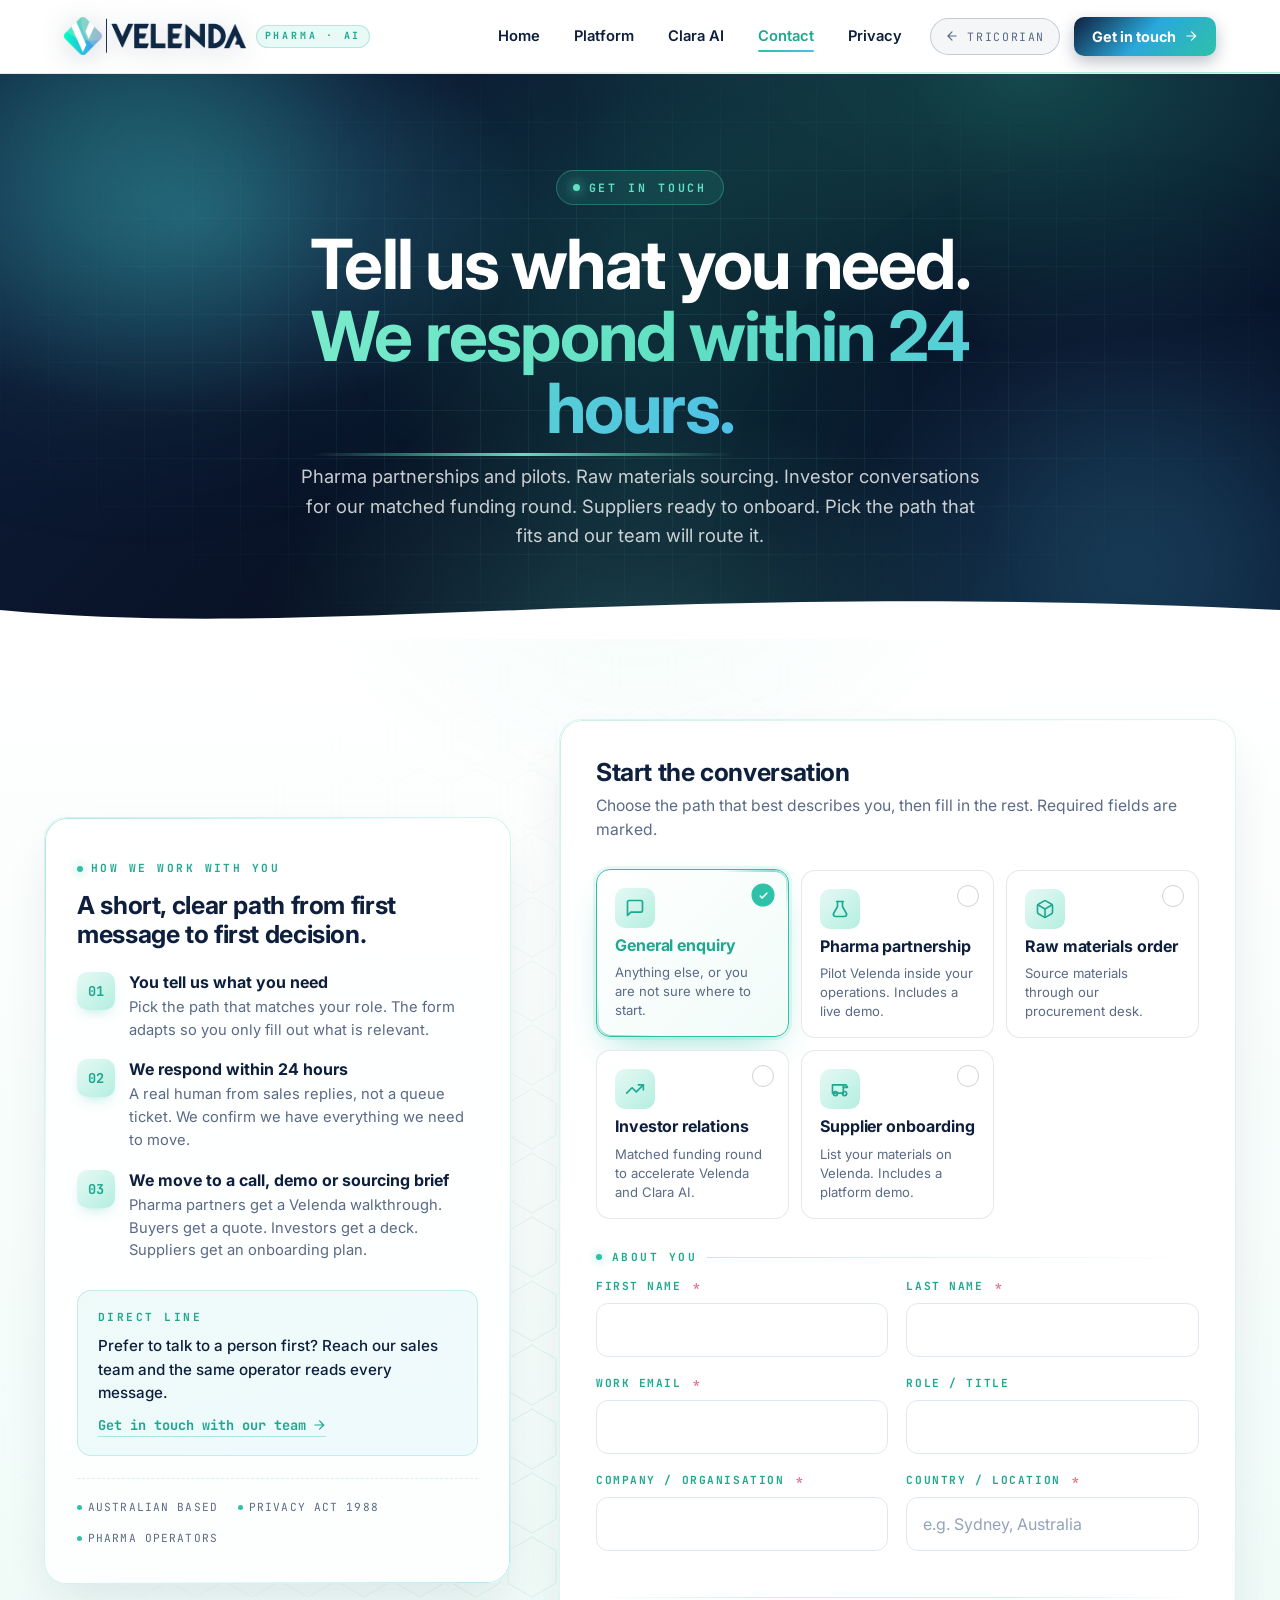
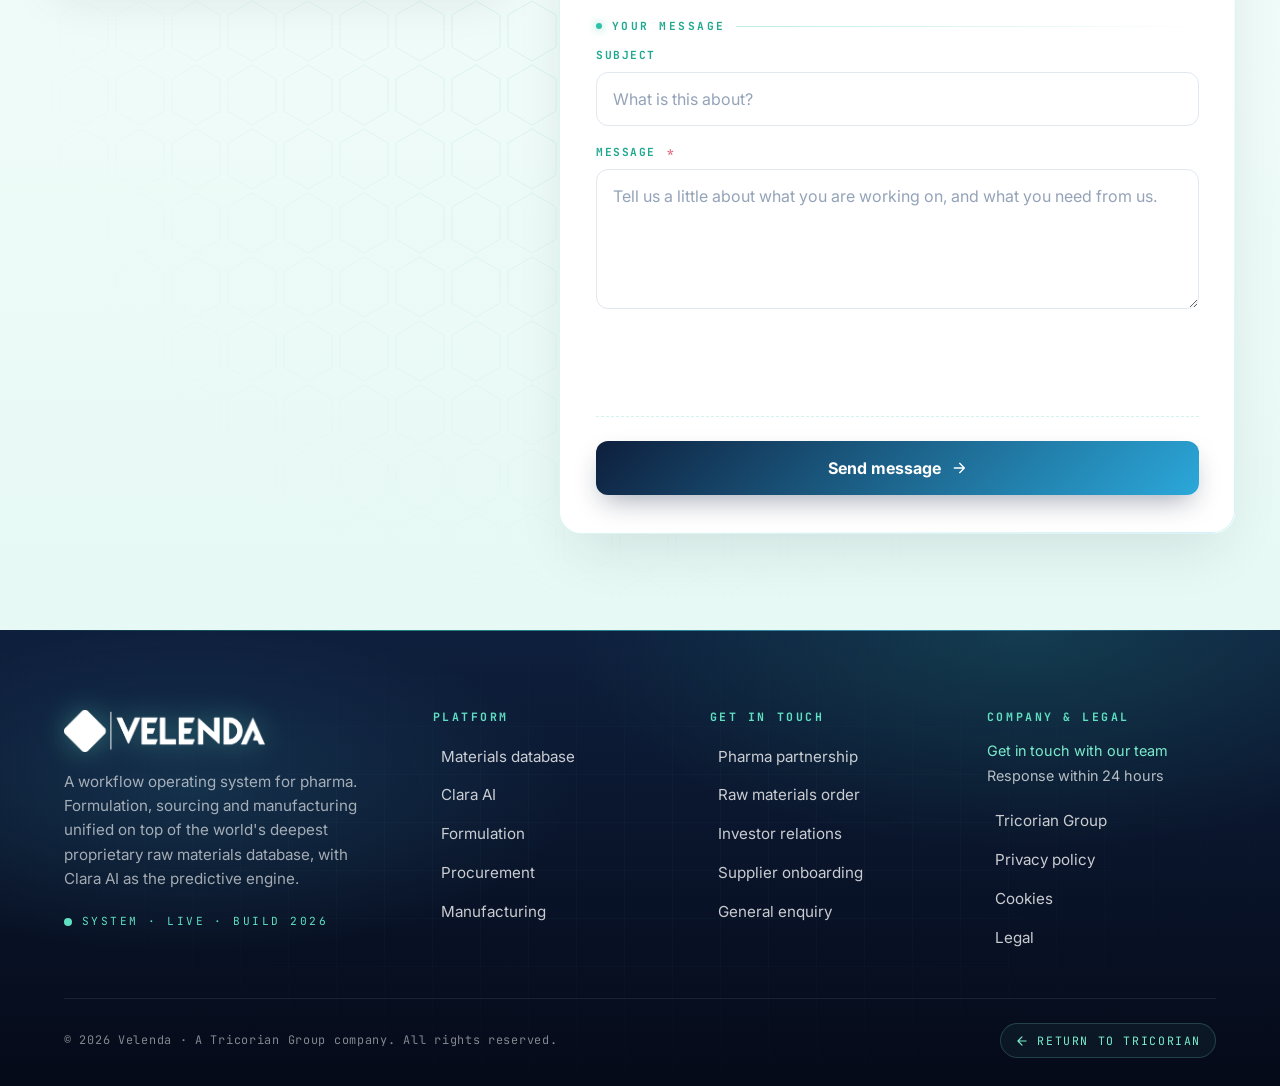
==== commit 46fae825: "Add files via upload" ====
--- a/contact.html
+++ b/contact.html
@@ -404,9 +404,9 @@
 
           <div class="vl-cp-promise">
             <div class="vl-cp-promise__h">Direct line</div>
-            <p class="vl-cp-promise__t">Prefer plain email? Send anything to our sales team and the same person reads it.</p>
-            <a href="mailto:sales@tricorian.com" class="vl-cp-promise__email">
-              sales@tricorian.com
+            <p class="vl-cp-promise__t">Prefer to talk to a person first? Reach our sales team and the same operator reads every message.</p>
+            <a href="https://www.tricorian.com/contact-us/" class="vl-cp-promise__email">
+              Get in touch with our team
               <svg width="14" height="14" viewBox="0 0 24 24" fill="none" aria-hidden="true">
                 <path d="M5 12h14M13 5l7 7-7 7" stroke="currentColor" stroke-width="2" stroke-linecap="round" stroke-linejoin="round"/>
               </svg>
@@ -895,14 +895,14 @@
                 <span class="vl-alert__icon">&#10003;</span>
                 <div>
                   <strong>Message sent.</strong>
-                  Thank you. Our sales team will reply within 24 hours from <a href="mailto:sales@tricorian.com">sales@tricorian.com</a>.
+                  Thank you. Our sales team will reply within 24 hours.
                 </div>
               </div>
               <div class="vl-cp-result is-hidden vl-alert vl-alert--error" id="vlErr" role="alert">
                 <span class="vl-alert__icon">!</span>
                 <div>
                   <strong>Could not send.</strong>
-                  <span id="vlErrMsg">Please try again, or email us directly at <a href="mailto:sales@tricorian.com">sales@tricorian.com</a>.</span>
+                  <span id="vlErrMsg">Please try again, or <a href="https://www.tricorian.com/contact-us/">get in touch with our team</a>.</span>
                 </div>
               </div>
             </div>
--- a/css/main.css
+++ b/css/main.css
@@ -366,7 +366,11 @@
   max-width:380px;
 }
 .vl-footer__logo {
-  height:42px; width:auto;
+  height:42px;
+  width:auto;
+  max-width:220px;
+  object-fit:contain;
+  align-self:flex-start;
   filter:brightness(0) invert(1) drop-shadow(0 0 14px rgba(95,224,194,.4));
 }
 .vl-footer__lede {
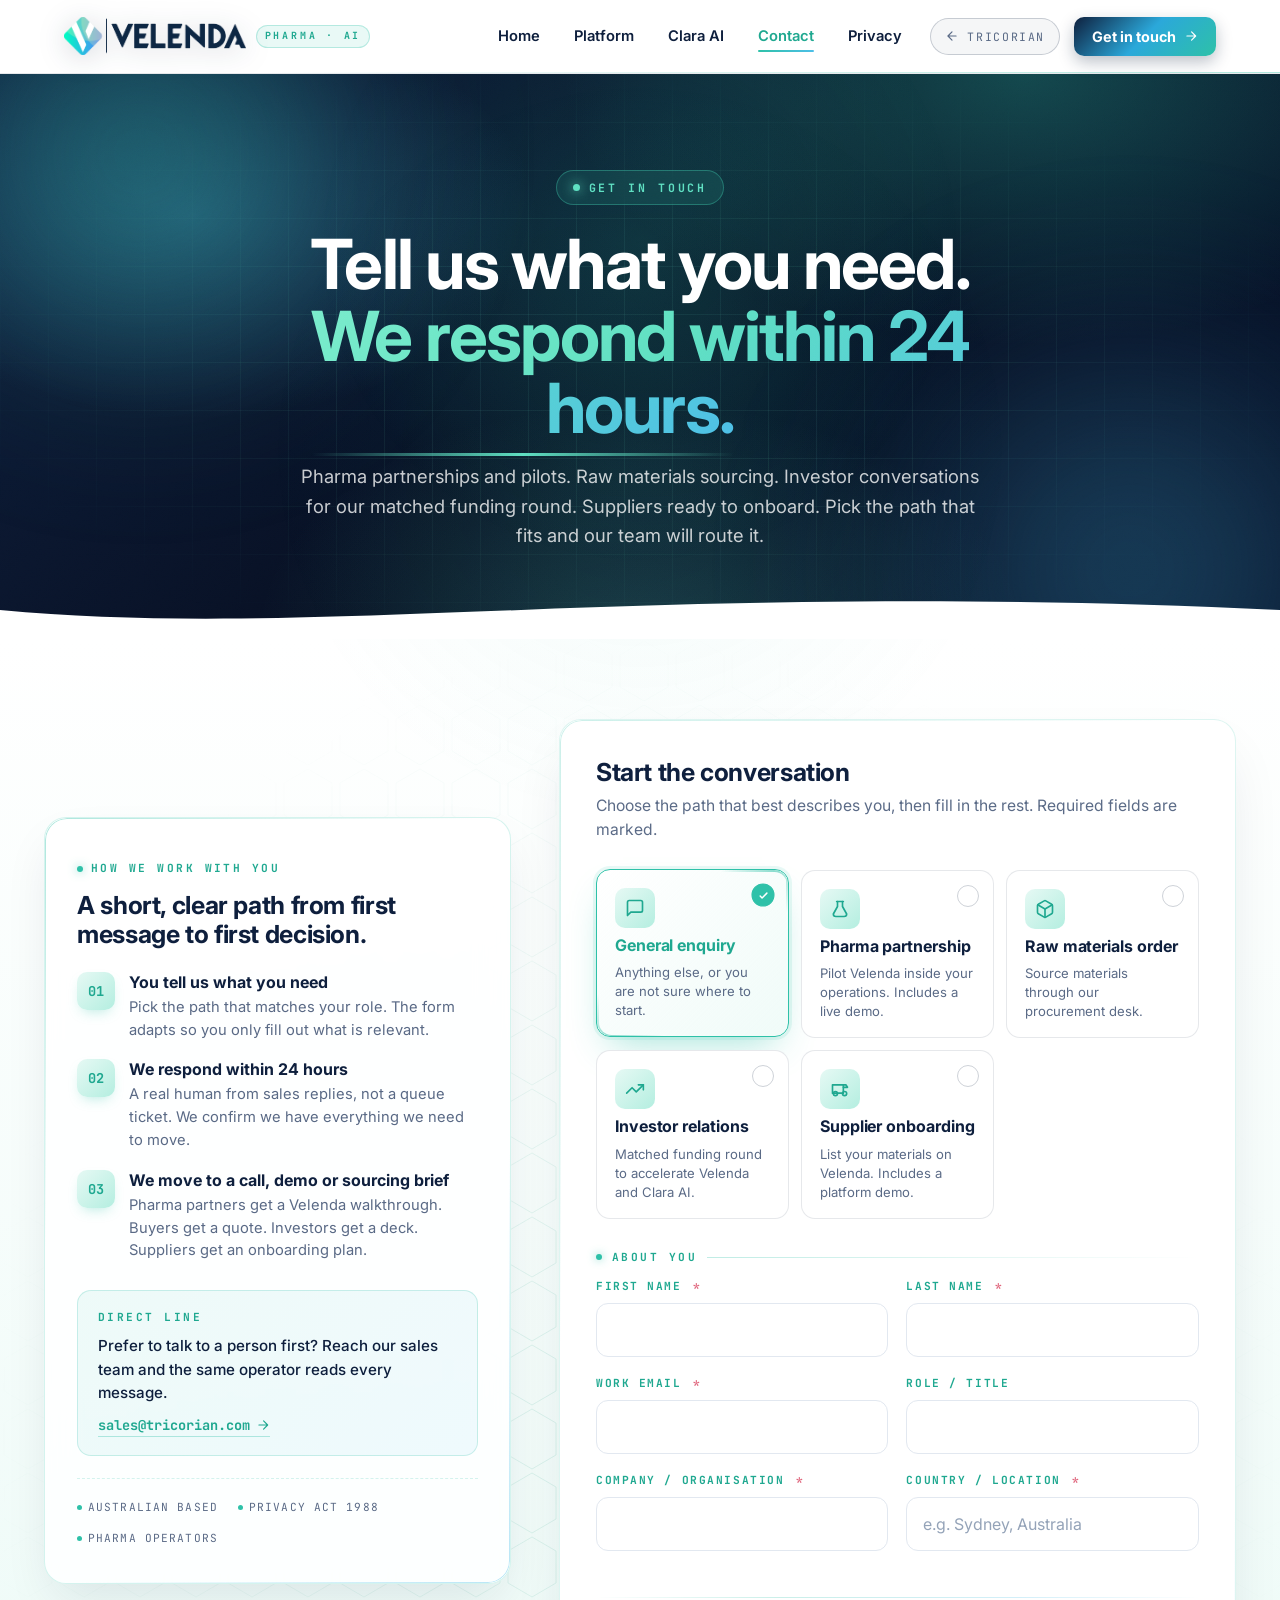
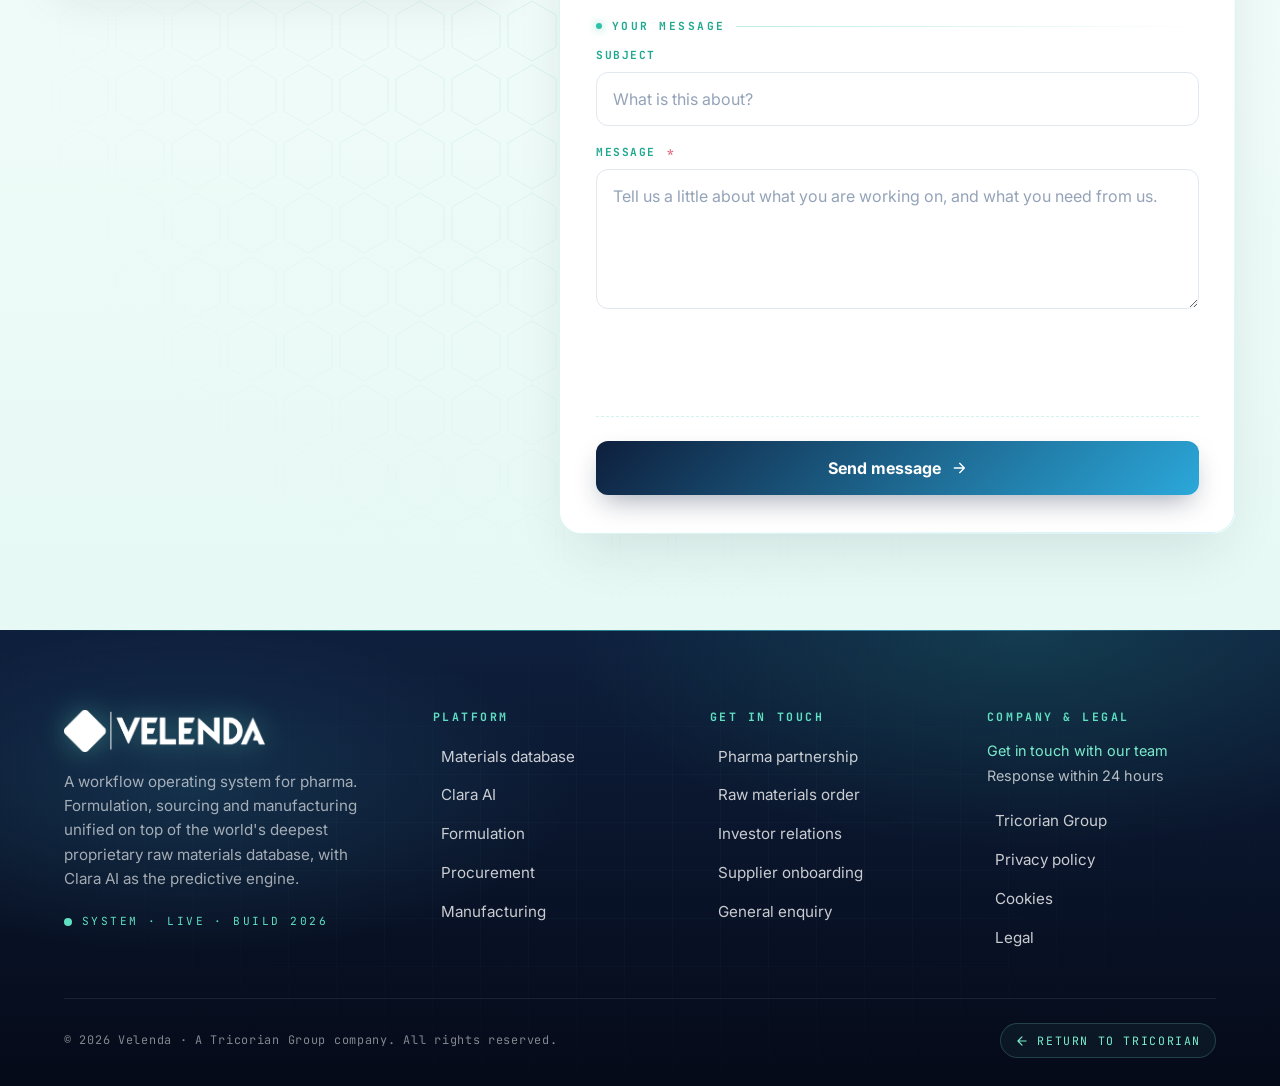
==== commit 902429af: "Update contact.html" ====
--- a/contact.html
+++ b/contact.html
@@ -405,8 +405,8 @@
           <div class="vl-cp-promise">
             <div class="vl-cp-promise__h">Direct line</div>
             <p class="vl-cp-promise__t">Prefer to talk to a person first? Reach our sales team and the same operator reads every message.</p>
-            <a href="https://www.tricorian.com/contact-us/" class="vl-cp-promise__email">
-              Get in touch with our team
+            <a href="mailto:sales@tricorian.com" class="vl-cp-promise__email">
+              sales@tricorian.com
               <svg width="14" height="14" viewBox="0 0 24 24" fill="none" aria-hidden="true">
                 <path d="M5 12h14M13 5l7 7-7 7" stroke="currentColor" stroke-width="2" stroke-linecap="round" stroke-linejoin="round"/>
               </svg>
@@ -902,7 +902,7 @@
                 <span class="vl-alert__icon">!</span>
                 <div>
                   <strong>Could not send.</strong>
-                  <span id="vlErrMsg">Please try again, or <a href="https://www.tricorian.com/contact-us/">get in touch with our team</a>.</span>
+                  <span id="vlErrMsg">Please try again, or email <a href="mailto:sales@tricorian.com">sales@tricorian.com</a> directly.</span>
                 </div>
               </div>
             </div>
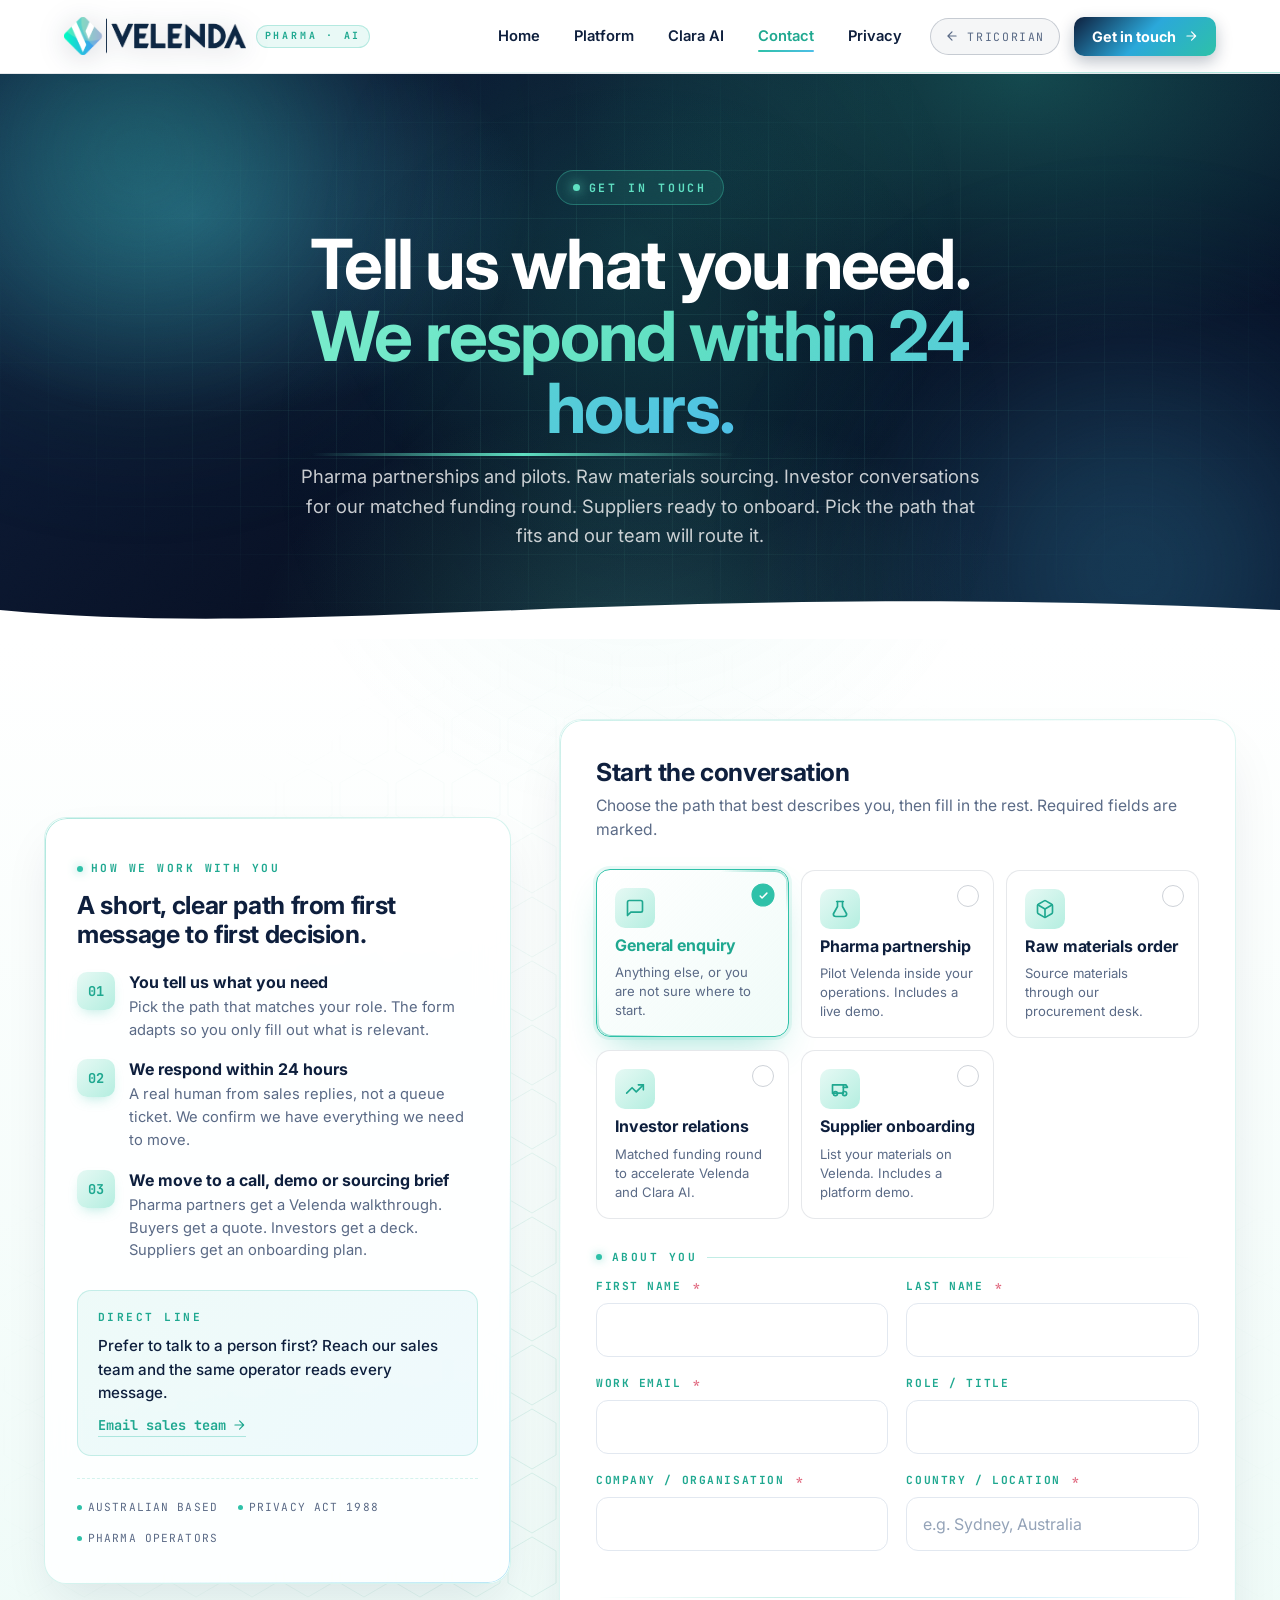
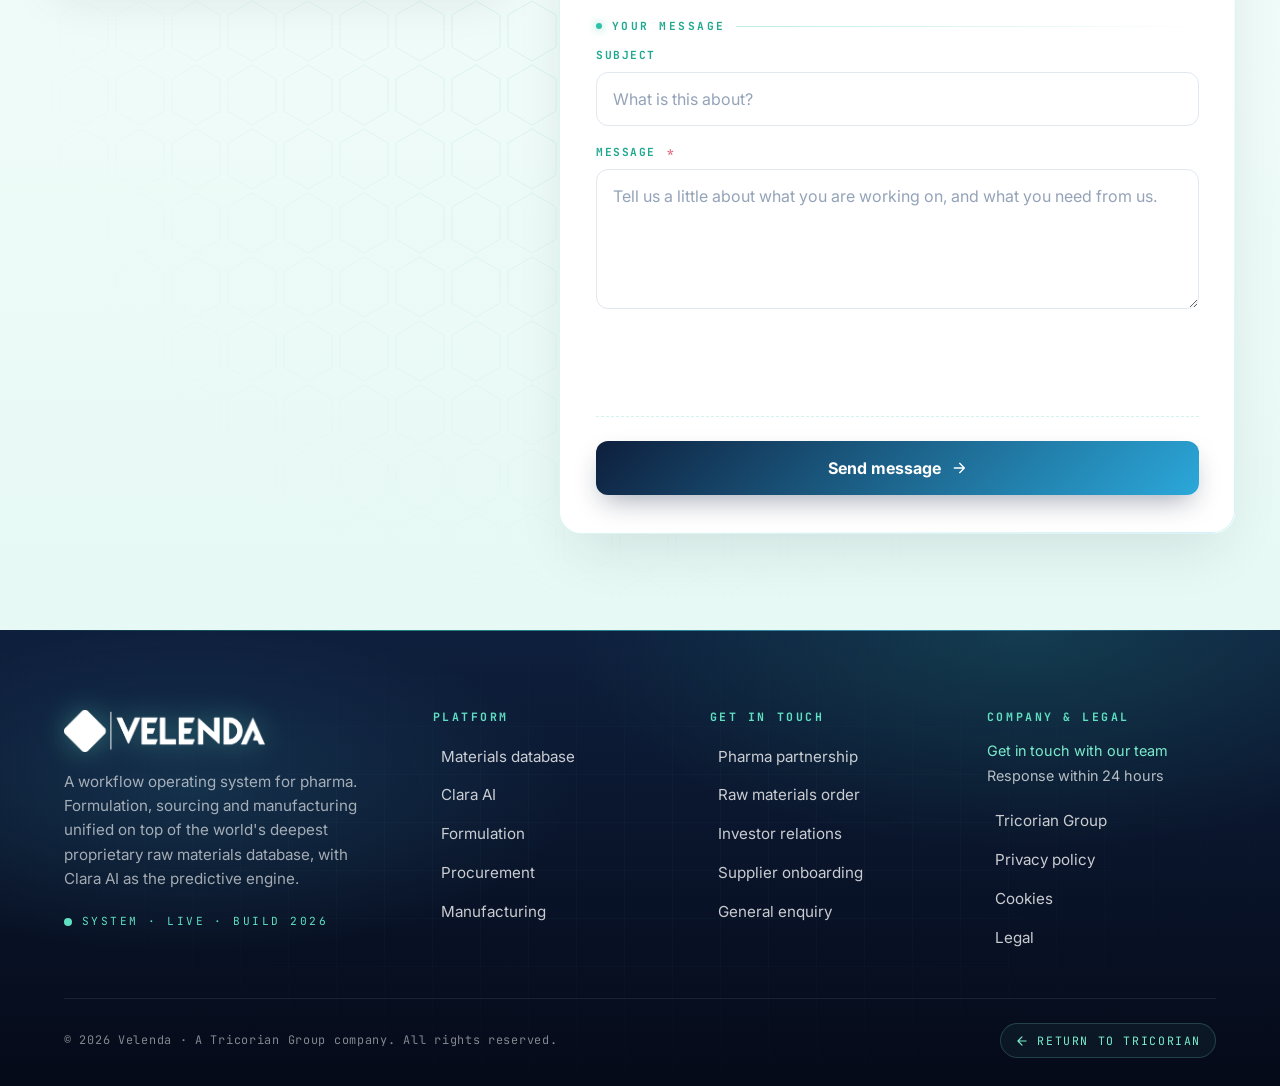
==== commit 427a445d: "Update contact.html" ====
--- a/contact.html
+++ b/contact.html
@@ -3,7 +3,7 @@
 <head>
   <meta charset="utf-8">
   <meta name="viewport" content="width=device-width, initial-scale=1, viewport-fit=cover">
-  <title>Contact · Velenda</title>
+  <title>Contact - Velenda</title>
   <meta name="description" content="Talk to Velenda. Pharma partnerships, raw materials sourcing, investor relations and supplier onboarding. Sales responds within 24 hours.">
   <meta name="theme-color" content="#0E1F3D">
   <meta name="color-scheme" content="light">
@@ -19,7 +19,8 @@
   <link rel="stylesheet" href="css/main.css">
 
   <style>
-  /* ============== PAGE-SPECIFIC: CONTACT ============== */
+  /* Global utility - replaces compound .foo.is-hidden rules */
+  .is-hidden { display: none !important; }
 
   .vl-cp-hero {
     position:relative; overflow:hidden; color:#fff;
@@ -47,10 +48,8 @@
     animation:vlCpGridFlow 22s linear infinite;
   }
   @keyframes vlCpGridFlow { from { background-position:0 0; } to { background-position:0 48px; } }
-  .vl-cp-hero__halo-a, .vl-cp-hero__halo-b {
-    position:absolute; border-radius:50%; filter:blur(90px); pointer-events:none;
-  }
-  .vl-cp-hero__halo-a { top:-180px; left:-120px;  width:520px; height:520px; background:radial-gradient(circle, rgba(46,193,168,.42), transparent 70%); animation:vlCpHaloDrift 22s ease-in-out infinite; }
+  .vl-cp-hero__halo-a, .vl-cp-hero__halo-b { position:absolute; border-radius:50%; filter:blur(90px); pointer-events:none; }
+  .vl-cp-hero__halo-a { top:-180px; left:-120px; width:520px; height:520px; background:radial-gradient(circle, rgba(46,193,168,.42), transparent 70%); animation:vlCpHaloDrift 22s ease-in-out infinite; }
   .vl-cp-hero__halo-b { bottom:-220px; right:-140px; width:580px; height:580px; background:radial-gradient(circle, rgba(77,191,232,.36), transparent 70%); animation:vlCpHaloDrift 28s ease-in-out infinite reverse; }
   @keyframes vlCpHaloDrift {
     0%,100% { transform:translate(0,0) scale(1); }
@@ -65,7 +64,7 @@
     opacity:.5;
     animation:vlCpFloat linear infinite;
   }
-  .vl-cp-hero__particles span:nth-child(1) { left:8%;  animation-duration:24s; animation-delay:-2s; }
+  .vl-cp-hero__particles span:nth-child(1) { left:8%; animation-duration:24s; animation-delay:-2s; }
   .vl-cp-hero__particles span:nth-child(2) { left:22%; animation-duration:30s; animation-delay:-7s; width:3px; height:3px; }
   .vl-cp-hero__particles span:nth-child(3) { left:38%; animation-duration:26s; animation-delay:-12s; }
   .vl-cp-hero__particles span:nth-child(4) { left:54%; animation-duration:32s; animation-delay:-4s; width:5px; height:5px; }
@@ -83,24 +82,19 @@
   .vl-cp-hero__inner { position:relative; z-index:2; max-width:880px; margin:0 auto; text-align:center; padding:0 24px; }
   .vl-cp-hero__eyebrow {
     display:inline-flex; align-items:center; gap:.55rem;
-    font-family:var(--vl-mono);
-    font-size:.72rem; letter-spacing:.25em; text-transform:uppercase;
-    color:var(--vl-teal-bright); font-weight:700;
-    padding:.5rem 1rem;
-    background:rgba(75,231,195,.10);
-    border:1px solid rgba(75,231,195,.30);
-    border-radius:999px;
+    font-family:var(--vl-mono); font-size:.72rem; letter-spacing:.25em;
+    text-transform:uppercase; color:var(--vl-teal-bright); font-weight:700;
+    padding:.5rem 1rem; background:rgba(75,231,195,.10);
+    border:1px solid rgba(75,231,195,.30); border-radius:999px;
     margin-bottom:1.5rem;
-    backdrop-filter:blur(10px);
-    -webkit-backdrop-filter:blur(10px);
+    backdrop-filter:blur(10px); -webkit-backdrop-filter:blur(10px);
   }
   .vl-cp-hero__eyebrow-dot { width:7px; height:7px; border-radius:50%; background:var(--vl-teal-bright); box-shadow:0 0 12px var(--vl-teal-bright); animation:vlPulse 2s infinite; }
   .vl-cp-hero__h {
     font-family:var(--vl-sans); font-weight:700;
     letter-spacing:-.025em; line-height:1.04;
     font-size:clamp(2.4rem, 5.4vw, 4.4rem);
-    margin:0 0 1.1rem;
-    color:#fff;
+    margin:0 0 1.1rem; color:#fff;
   }
   .vl-cp-hero__h em {
     font-style:normal;
@@ -116,22 +110,13 @@
     animation:vlCpUnderline 1.4s cubic-bezier(.23,1,.32,1) .8s forwards;
   }
   @keyframes vlCpUnderline { to { transform:scaleX(1); } }
-  .vl-cp-hero__lede {
-    font-size:1.15rem; line-height:1.6;
-    color:rgba(255,255,255,.78);
-    max-width:680px; margin:0 auto;
-  }
-  .vl-cp-hero__wave {
-    position:absolute; left:0; right:0; bottom:-1px; height:60px; z-index:2;
-  }
+  .vl-cp-hero__lede { font-size:1.15rem; line-height:1.6; color:rgba(255,255,255,.78); max-width:680px; margin:0 auto; }
+  .vl-cp-hero__wave { position:absolute; left:0; right:0; bottom:-1px; height:60px; z-index:2; }
   .vl-cp-hero__wave svg { width:100%; height:100%; display:block; }
 
-  /* === FORM SECTION === */
   .vl-cp-section {
     background:linear-gradient(180deg, #fff 0%, var(--vl-mint-pale) 100%);
-    padding:80px 0 96px;
-    position:relative;
-    overflow:hidden;
+    padding:80px 0 96px; position:relative; overflow:hidden;
   }
   .vl-cp-section::before {
     content:""; position:absolute; inset:0; pointer-events:none; opacity:.45;
@@ -142,187 +127,217 @@
   }
   .vl-cp-grid {
     position:relative; z-index:1;
-    max-width:1240px; margin:0 auto;
-    padding:0 24px;
-    display:grid;
-    grid-template-columns:1fr 1.45fr;
-    gap:48px;
-    align-items:start;
-  }
-  @media (max-width:991.98px) {
-    .vl-cp-grid { grid-template-columns:1fr; gap:32px; }
-  }
-
-  /* Aside */
+    max-width:1240px; margin:0 auto; padding:0 24px;
+    display:grid; grid-template-columns:1fr 1.45fr;
+    gap:48px; align-items:start;
+  }
+  @media (max-width:991.98px) { .vl-cp-grid { grid-template-columns:1fr; gap:32px; } }
+
   .vl-cp-aside {
-    position:sticky;
-    top:calc(var(--vl-header-h) + 24px);
+    position:sticky; top:calc(var(--vl-header-h) + 24px);
     background:rgba(255,255,255,.88);
     -webkit-backdrop-filter:blur(16px) saturate(150%);
     backdrop-filter:blur(16px) saturate(150%);
     border:1px solid rgba(46,193,168,.20);
-    border-radius:22px;
-    padding:36px 32px;
+    border-radius:22px; padding:36px 32px;
     box-shadow:0 22px 50px -10px rgba(14,31,61,.10);
     overflow:hidden;
   }
   .vl-cp-aside::before {
-    content:""; position:absolute; inset:0; border-radius:inherit; pointer-events:none;
-    padding:1px;
+    content:""; position:absolute; inset:0; border-radius:inherit; pointer-events:none; padding:1px;
     background:linear-gradient(135deg, rgba(46,193,168,.40), transparent 35%, transparent 65%, rgba(77,191,232,.40));
     -webkit-mask:linear-gradient(#000 0 0) content-box, linear-gradient(#000 0 0);
     -webkit-mask-composite:xor; mask-composite:exclude;
   }
   @media (max-width:991.98px) { .vl-cp-aside { position:static; } }
-
-  .vl-cp-aside__eyebrow {
-    display:inline-flex; align-items:center; gap:8px;
-    font-family:var(--vl-mono);
-    font-size:.7rem; letter-spacing:.22em; text-transform:uppercase;
-    color:var(--vl-teal-deep); font-weight:700;
-    margin-bottom:14px;
-  }
+  .vl-cp-aside__eyebrow { display:inline-flex; align-items:center; gap:8px; font-family:var(--vl-mono); font-size:.7rem; letter-spacing:.22em; text-transform:uppercase; color:var(--vl-teal-deep); font-weight:700; margin-bottom:14px; }
   .vl-cp-aside__eyebrow::before { content:""; width:6px; height:6px; border-radius:50%; background:var(--vl-teal); box-shadow:0 0 10px rgba(46,193,168,.7); }
-  .vl-cp-aside__h {
-    font-family:var(--vl-sans); font-weight:700;
-    letter-spacing:-.015em; line-height:1.18;
-    font-size:1.55rem; color:var(--vl-navy);
-    margin:0 0 22px;
-  }
+  .vl-cp-aside__h { font-family:var(--vl-sans); font-weight:700; letter-spacing:-.015em; line-height:1.18; font-size:1.55rem; color:var(--vl-navy); margin:0 0 22px; }
   .vl-cp-steps { list-style:none; padding:0; margin:0 0 28px; display:flex; flex-direction:column; gap:18px; }
   .vl-cp-step { display:flex; gap:14px; align-items:flex-start; }
-  .vl-cp-step__num {
-    flex-shrink:0;
-    width:38px; height:38px; border-radius:10px;
-    display:inline-flex; align-items:center; justify-content:center;
-    background:linear-gradient(135deg, var(--vl-mint-pale), var(--vl-mint-soft));
-    color:var(--vl-teal-deep);
-    font-family:var(--vl-mono); font-weight:700; font-size:.85rem;
-    box-shadow:0 6px 14px -6px rgba(46,193,168,.4);
-  }
-  .vl-cp-step__h {
-    font-family:var(--vl-sans); font-weight:700; font-size:1rem;
-    color:var(--vl-navy); margin:0 0 4px; line-height:1.25;
-  }
-  .vl-cp-step__p {
-    color:var(--vl-mute); font-size:.92rem; line-height:1.55; margin:0;
-  }
-
-  .vl-cp-promise {
-    margin-top:8px; padding:18px 20px;
-    background:linear-gradient(135deg, rgba(46,193,168,.08), rgba(77,191,232,.08));
-    border:1px solid rgba(46,193,168,.22);
-    border-radius:14px;
-  }
-  .vl-cp-promise__h {
-    font-family:var(--vl-mono);
-    font-size:.7rem; letter-spacing:.22em; text-transform:uppercase;
-    color:var(--vl-teal-deep); font-weight:700;
-    margin-bottom:8px;
-  }
-  .vl-cp-promise__t {
-    color:var(--vl-navy); font-size:.95rem; line-height:1.55; margin:0;
-    font-weight:500;
-  }
-  .vl-cp-promise__email {
-    display:inline-flex; align-items:center; gap:6px;
-    margin-top:10px;
-    color:var(--vl-teal-deep); text-decoration:none;
-    font-family:var(--vl-mono); font-size:.85rem; font-weight:700;
-    border-bottom:1px solid rgba(46,193,168,.35);
-    padding-bottom:1px;
-  }
+  .vl-cp-step__num { flex-shrink:0; width:38px; height:38px; border-radius:10px; display:inline-flex; align-items:center; justify-content:center; background:linear-gradient(135deg, var(--vl-mint-pale), var(--vl-mint-soft)); color:var(--vl-teal-deep); font-family:var(--vl-mono); font-weight:700; font-size:.85rem; box-shadow:0 6px 14px -6px rgba(46,193,168,.4); }
+  .vl-cp-step__h { font-family:var(--vl-sans); font-weight:700; font-size:1rem; color:var(--vl-navy); margin:0 0 4px; line-height:1.25; }
+  .vl-cp-step__p { color:var(--vl-mute); font-size:.92rem; line-height:1.55; margin:0; }
+
+  .vl-cp-promise { margin-top:8px; padding:18px 20px; background:linear-gradient(135deg, rgba(46,193,168,.08), rgba(77,191,232,.08)); border:1px solid rgba(46,193,168,.22); border-radius:14px; }
+  .vl-cp-promise__h { font-family:var(--vl-mono); font-size:.7rem; letter-spacing:.22em; text-transform:uppercase; color:var(--vl-teal-deep); font-weight:700; margin-bottom:8px; }
+  .vl-cp-promise__t { color:var(--vl-navy); font-size:.95rem; line-height:1.55; margin:0; font-weight:500; }
+  .vl-cp-promise__email { display:inline-flex; align-items:center; gap:6px; margin-top:10px; color:var(--vl-teal-deep); text-decoration:none; font-family:var(--vl-mono); font-size:.85rem; font-weight:700; border-bottom:1px solid rgba(46,193,168,.35); padding-bottom:1px; }
   .vl-cp-promise__email:hover { color:var(--vl-navy); border-color:var(--vl-navy); }
 
-  .vl-cp-trust {
-    margin-top:22px; padding-top:20px;
-    border-top:1px dashed rgba(46,193,168,.20);
-    display:flex; flex-wrap:wrap; gap:14px 20px;
-    font-family:var(--vl-mono);
-    font-size:.7rem; letter-spacing:.10em; text-transform:uppercase;
-    color:var(--vl-mute);
-  }
+  .vl-cp-trust { margin-top:22px; padding-top:20px; border-top:1px dashed rgba(46,193,168,.20); display:flex; flex-wrap:wrap; gap:14px 20px; font-family:var(--vl-mono); font-size:.7rem; letter-spacing:.10em; text-transform:uppercase; color:var(--vl-mute); }
   .vl-cp-trust span { display:inline-flex; align-items:center; gap:6px; }
   .vl-cp-trust span::before { content:""; width:5px; height:5px; border-radius:50%; background:var(--vl-teal); }
 
-  /* Form panel */
-  .vl-cp-form {
-    background:#fff;
-    border:1px solid rgba(46,193,168,.16);
-    border-radius:22px;
-    padding:38px 36px;
-    box-shadow:0 26px 60px -16px rgba(14,31,61,.12);
-    position:relative;
-    overflow:hidden;
-  }
-  .vl-cp-form::before {
-    content:""; position:absolute; inset:0; border-radius:inherit; pointer-events:none;
-    padding:1px;
-    background:linear-gradient(135deg, rgba(46,193,168,.25), transparent 30%, transparent 70%, rgba(77,191,232,.25));
-    -webkit-mask:linear-gradient(#000 0 0) content-box, linear-gradient(#000 0 0);
-    -webkit-mask-composite:xor; mask-composite:exclude;
-  }
+  .vl-cp-form { background:#fff; border:1px solid rgba(46,193,168,.16); border-radius:22px; padding:38px 36px; box-shadow:0 26px 60px -16px rgba(14,31,61,.12); position:relative; overflow:hidden; }
+  .vl-cp-form::before { content:""; position:absolute; inset:0; border-radius:inherit; pointer-events:none; padding:1px; background:linear-gradient(135deg, rgba(46,193,168,.25), transparent 30%, transparent 70%, rgba(77,191,232,.25)); -webkit-mask:linear-gradient(#000 0 0) content-box, linear-gradient(#000 0 0); -webkit-mask-composite:xor; mask-composite:exclude; }
   @media (max-width:599.98px) { .vl-cp-form { padding:28px 22px; } }
-
-  .vl-cp-form__h {
-    font-family:var(--vl-sans); font-weight:700;
-    letter-spacing:-.015em; line-height:1.2;
-    font-size:1.55rem; color:var(--vl-navy);
-    margin:0 0 6px;
-  }
-  .vl-cp-form__sub {
-    color:var(--vl-mute); font-size:.98rem; line-height:1.55;
-    margin:0 0 28px;
-  }
-
-  .vl-cp-section-h {
-    font-family:var(--vl-mono);
-    font-size:.7rem; letter-spacing:.22em; text-transform:uppercase;
-    color:var(--vl-teal-deep); font-weight:700;
-    margin:8px 0 14px;
-    display:flex; align-items:center; gap:10px;
-  }
+  .vl-cp-form__h { font-family:var(--vl-sans); font-weight:700; letter-spacing:-.015em; line-height:1.2; font-size:1.55rem; color:var(--vl-navy); margin:0 0 6px; }
+  .vl-cp-form__sub { color:var(--vl-mute); font-size:.98rem; line-height:1.55; margin:0 0 28px; }
+
+  .vl-cp-section-h { font-family:var(--vl-mono); font-size:.7rem; letter-spacing:.22em; text-transform:uppercase; color:var(--vl-teal-deep); font-weight:700; margin:8px 0 14px; display:flex; align-items:center; gap:10px; }
   .vl-cp-section-h::before { content:""; width:6px; height:6px; border-radius:50%; background:var(--vl-teal); box-shadow:0 0 8px rgba(46,193,168,.7); }
   .vl-cp-section-h::after { content:""; flex:1; height:1px; background:linear-gradient(90deg, rgba(46,193,168,.30), transparent); }
 
-  .vl-cp-divider {
-    margin:28px 0 22px;
-    height:1px;
-    background:linear-gradient(90deg, transparent, rgba(46,193,168,.25) 30%, rgba(77,191,232,.25) 70%, transparent);
-  }
-
-  .vl-cp-submit {
-    margin-top:18px; padding-top:24px;
-    border-top:1px dashed rgba(46,193,168,.20);
-  }
-
-  .vl-cp-result { margin-top:20px; }
-  .vl-cp-result.is-hidden { display:none; }
+  .vl-cp-divider { margin:28px 0 22px; height:1px; background:linear-gradient(90deg, transparent, rgba(46,193,168,.25) 30%, rgba(77,191,232,.25) 70%, transparent); }
+  .vl-cp-submit { margin-top:18px; padding-top:24px; border-top:1px dashed rgba(46,193,168,.20); }
 
   .vl-spin-row { display:flex; justify-content:center; padding:18px 0; }
-  .vl-spin-row.is-hidden { display:none; }
-
   .vl-turnstile { margin:16px 0 8px; min-height:65px; }
 
-  /* Inline radio (yes / no) */
-  .vl-radio-row {
-    display:inline-flex; gap:8px; flex-wrap:wrap;
-  }
+  .vl-radio-row { display:inline-flex; gap:8px; flex-wrap:wrap; }
   .vl-radio { position:relative; }
   .vl-radio input { position:absolute; opacity:0; pointer-events:none; }
-  .vl-radio label {
+  .vl-radio label { display:inline-flex; align-items:center; gap:8px; padding:10px 16px; border-radius:10px; background:#fff; border:1.5px solid #e2e8f0; cursor:pointer; font-size:.92rem; color:var(--vl-navy); font-weight:600; transition:border-color .2s ease, background .2s ease, color .2s ease; }
+  .vl-radio label:hover { border-color:rgba(46,193,168,.40); }
+  .vl-radio input:checked + label { border-color:var(--vl-teal); background:linear-gradient(135deg, rgba(230,249,244,.6), #fff); color:var(--vl-teal-deep); }
+
+  /* === ERROR ALERT (inline below submit) === */
+  .vl-cp-err {
+    margin-top:18px;
+    background:linear-gradient(135deg, #fee2e2, #fef2f2);
+    border:1px solid rgba(224,102,125,.35);
+    border-left:4px solid #e0667d;
+    border-radius:12px;
+    padding:14px 16px;
+    color:#7f1d1d;
+    font-size:.95rem; line-height:1.5;
+    display:flex; gap:12px; align-items:flex-start;
+  }
+  .vl-cp-err__icon { flex-shrink:0; width:24px; height:24px; border-radius:50%; background:#e0667d; color:#fff; display:inline-flex; align-items:center; justify-content:center; font-weight:700; font-size:.85rem; }
+  .vl-cp-err a { color:#7f1d1d; text-decoration:underline; }
+
+  /* === SUCCESS PAGE (full takeover) === */
+  .vl-cp-success {
+    grid-column: 1 / -1;
+    position:relative;
+    background:
+      radial-gradient(80% 60% at 50% 0%, rgba(46,193,168,.12), transparent 70%),
+      linear-gradient(180deg, #ffffff 0%, #f0fdfa 100%);
+    border:1px solid rgba(46,193,168,.22);
+    border-radius:24px;
+    padding:64px 48px 56px;
+    box-shadow:
+      0 30px 70px -20px rgba(14,31,61,.18),
+      0 6px 20px -10px rgba(46,193,168,.18);
+    overflow:hidden;
+    animation:vlCpSuccessIn .55s cubic-bezier(.23,1,.32,1) both;
+  }
+  @keyframes vlCpSuccessIn {
+    from { opacity:0; transform:translateY(24px); }
+    to   { opacity:1; transform:translateY(0); }
+  }
+  .vl-cp-success::before {
+    content:""; position:absolute; left:0; right:0; top:0; height:5px;
+    background:linear-gradient(90deg, var(--vl-teal), var(--vl-mint), var(--vl-sky));
+  }
+
+  .vl-cp-success__head { text-align:center; max-width:680px; margin:0 auto 40px; position:relative; z-index:1; }
+
+  .vl-cp-success__badge {
+    position:relative;
+    width:120px; height:120px; border-radius:50%;
+    margin:0 auto 26px;
+    background:radial-gradient(closest-side, rgba(46,193,168,.18), rgba(46,193,168,.04) 70%, transparent);
+    display:flex; align-items:center; justify-content:center;
+    animation:vlCpBadgeIn .8s cubic-bezier(.34,1.56,.64,1) .1s both;
+  }
+  .vl-cp-success__badge::before {
+    content:""; position:absolute; inset:18px; border-radius:50%;
+    background:#fff;
+    box-shadow:0 14px 30px -12px rgba(46,193,168,.45), 0 0 0 1px rgba(46,193,168,.2);
+  }
+  .vl-cp-success__badge svg {
+    position:relative; z-index:1;
+    width:54px; height:54px;
+    stroke:var(--vl-teal-deep); stroke-width:3;
+    fill:none; stroke-linecap:round; stroke-linejoin:round;
+  }
+  .vl-cp-success__badge svg path {
+    stroke-dasharray:48; stroke-dashoffset:48;
+    animation:vlCpCheckDraw .55s cubic-bezier(.65,0,.35,1) .55s forwards;
+  }
+  @keyframes vlCpBadgeIn { 0% { opacity:0; transform:scale(.5); } 100% { opacity:1; transform:scale(1); } }
+  @keyframes vlCpCheckDraw { to { stroke-dashoffset:0; } }
+
+  .vl-cp-success__eyebrow {
     display:inline-flex; align-items:center; gap:8px;
-    padding:10px 16px; border-radius:10px;
-    background:#fff; border:1.5px solid #e2e8f0;
-    cursor:pointer;
-    font-size:.92rem; color:var(--vl-navy); font-weight:600;
-    transition:border-color .2s ease, background .2s ease, color .2s ease;
-  }
-  .vl-radio label:hover { border-color:rgba(46,193,168,.40); }
-  .vl-radio input:checked + label {
-    border-color:var(--vl-teal);
-    background:linear-gradient(135deg, rgba(230,249,244,.6), #fff);
-    color:var(--vl-teal-deep);
+    font-family:var(--vl-mono); font-size:.7rem;
+    letter-spacing:.22em; text-transform:uppercase;
+    color:var(--vl-teal-deep); font-weight:700;
+    padding:.4rem .9rem; border-radius:999px;
+    background:rgba(46,193,168,.10); border:1px solid rgba(46,193,168,.25);
+    margin-bottom:18px;
+  }
+  .vl-cp-success__eyebrow::before { content:""; width:6px; height:6px; border-radius:50%; background:var(--vl-teal); box-shadow:0 0 8px rgba(46,193,168,.7); }
+
+  .vl-cp-success__h {
+    font-family:var(--vl-sans); font-weight:700;
+    font-size:clamp(2rem, 4vw, 2.6rem);
+    letter-spacing:-.025em; line-height:1.1;
+    color:var(--vl-navy); margin:0 0 14px;
+  }
+  .vl-cp-success__h em {
+    font-style:normal;
+    background:linear-gradient(135deg, var(--vl-teal-deep), var(--vl-teal), var(--vl-sky));
+    -webkit-background-clip:text; background-clip:text;
+    -webkit-text-fill-color:transparent;
+  }
+  .vl-cp-success__lede { color:var(--vl-mute); font-size:1.08rem; line-height:1.6; margin:0; }
+
+  .vl-cp-success__body {
+    position:relative; z-index:1;
+    display:grid; grid-template-columns: 1fr 1.4fr;
+    gap:32px; max-width:1080px; margin:0 auto 40px;
+  }
+  @media (max-width:899.98px) { .vl-cp-success__body { grid-template-columns: 1fr; gap:24px; } }
+
+  .vl-cp-success__panel {
+    background:#fff;
+    border:1px solid rgba(46,193,168,.18);
+    border-radius:18px;
+    padding:26px 28px;
+    box-shadow:0 14px 30px -16px rgba(14,31,61,.10);
+  }
+  .vl-cp-success__panel-h {
+    font-family:var(--vl-mono); font-size:.7rem;
+    letter-spacing:.22em; text-transform:uppercase;
+    color:var(--vl-teal-deep); font-weight:700;
+    margin:0 0 18px;
+    display:flex; align-items:center; gap:10px;
+  }
+  .vl-cp-success__panel-h::before { content:""; width:6px; height:6px; border-radius:50%; background:var(--vl-teal); box-shadow:0 0 8px rgba(46,193,168,.7); }
+
+  .vl-cp-success__steps { list-style:none; margin:0; padding:0; display:flex; flex-direction:column; gap:18px; }
+  .vl-cp-success__step { display:flex; gap:14px; align-items:flex-start; }
+  .vl-cp-success__step-num { flex-shrink:0; width:34px; height:34px; border-radius:9px; display:inline-flex; align-items:center; justify-content:center; background:linear-gradient(135deg, var(--vl-mint-pale), var(--vl-mint-soft)); color:var(--vl-teal-deep); font-family:var(--vl-mono); font-weight:700; font-size:.8rem; box-shadow:0 6px 14px -6px rgba(46,193,168,.4); }
+  .vl-cp-success__step-h { font-family:var(--vl-sans); font-weight:700; font-size:.98rem; color:var(--vl-navy); margin:0 0 3px; line-height:1.25; }
+  .vl-cp-success__step-p { color:var(--vl-mute); font-size:.88rem; line-height:1.55; margin:0; }
+
+  .vl-cp-success__list { margin:0; padding:0; display:grid; grid-template-columns:170px 1fr; gap:0 18px; }
+  .vl-cp-success__list dt { font-family:var(--vl-mono); font-size:.7rem; letter-spacing:.12em; text-transform:uppercase; color:var(--vl-teal-deep); font-weight:700; padding:12px 0 4px; align-self:start; border-top:1px dashed rgba(46,193,168,.18); }
+  .vl-cp-success__list dt:first-of-type { border-top:0; padding-top:0; }
+  .vl-cp-success__list dd { margin:0; color:var(--vl-navy); font-size:.95rem; line-height:1.55; word-break:break-word; white-space:pre-wrap; padding:12px 0 12px; border-top:1px dashed rgba(46,193,168,.18); }
+  .vl-cp-success__list dt:first-of-type + dd { border-top:0; padding-top:0; }
+
+  .vl-cp-success__actions { position:relative; z-index:1; display:flex; gap:14px; justify-content:center; flex-wrap:wrap; padding-top:8px; }
+  .vl-cp-success__actions .vl-btn { min-width:200px; }
+
+  @media (max-width:899.98px) {
+    .vl-cp-success { padding:48px 28px 44px; border-radius:20px; }
+    .vl-cp-success__panel { padding:22px 22px; }
+  }
+  @media (max-width:599.98px) {
+    .vl-cp-success { padding:40px 20px 36px; border-radius:18px; }
+    .vl-cp-success__badge { width:96px; height:96px; }
+    .vl-cp-success__badge svg { width:42px; height:42px; }
+    .vl-cp-success__panel { padding:20px 18px; border-radius:14px; }
+    .vl-cp-success__list { grid-template-columns:1fr; gap:0; }
+    .vl-cp-success__list dt { padding:14px 0 2px; }
+    .vl-cp-success__list dd { padding:0 0 14px; border-top:0; }
+    .vl-cp-success__list dt + dd { border-bottom:1px dashed rgba(46,193,168,.16); }
+    .vl-cp-success__list dt:last-of-type + dd { border-bottom:0; }
+    .vl-cp-success__actions .vl-btn { width:100%; min-width:0; }
   }
   </style>
 </head>
@@ -331,12 +346,10 @@
   <div class="vl-grain" aria-hidden="true"></div>
   <div class="vl-cursor" aria-hidden="true"></div>
 
-  <!-- Header (injected by main.js) -->
   <div id="vl-header-slot"></div>
 
   <main id="main">
 
-    <!-- HERO -->
     <section class="vl-cp-hero" id="vlCpHero">
       <div class="vl-cp-hero__bg">
         <div class="vl-cp-hero__grid"></div>
@@ -369,15 +382,12 @@
       </div>
     </section>
 
-    <!-- FORM -->
     <section class="vl-cp-section">
-      <div class="vl-cp-grid">
-
-        <!-- Aside -->
-        <aside class="vl-cp-aside vl-reveal">
+      <div class="vl-cp-grid" id="vlCpGrid">
+
+        <aside class="vl-cp-aside vl-reveal" id="vlCpAside">
           <span class="vl-cp-aside__eyebrow">How we work with you</span>
           <h2 class="vl-cp-aside__h">A short, clear path from first message to first decision.</h2>
-
           <ol class="vl-cp-steps">
             <li class="vl-cp-step">
               <span class="vl-cp-step__num">01</span>
@@ -401,18 +411,16 @@
               </div>
             </li>
           </ol>
-
           <div class="vl-cp-promise">
             <div class="vl-cp-promise__h">Direct line</div>
             <p class="vl-cp-promise__t">Prefer to talk to a person first? Reach our sales team and the same operator reads every message.</p>
             <a href="mailto:sales@tricorian.com" class="vl-cp-promise__email">
-              sales@tricorian.com
+              Email sales team
               <svg width="14" height="14" viewBox="0 0 24 24" fill="none" aria-hidden="true">
                 <path d="M5 12h14M13 5l7 7-7 7" stroke="currentColor" stroke-width="2" stroke-linecap="round" stroke-linejoin="round"/>
               </svg>
             </a>
           </div>
-
           <div class="vl-cp-trust">
             <span>Australian based</span>
             <span>Privacy Act 1988</span>
@@ -420,106 +428,60 @@
           </div>
         </aside>
 
-        <!-- Form -->
-        <div class="vl-cp-form vl-reveal" data-delay="1">
+        <div class="vl-cp-form vl-reveal" id="vlFormPanel" data-delay="1">
           <h2 class="vl-cp-form__h">Start the conversation</h2>
           <p class="vl-cp-form__sub">Choose the path that best describes you, then fill in the rest. Required fields are marked.</p>
 
-          <form id="contact-form" novalidate>
-
-            <!-- Mode selector (premium card grid) -->
+          <form id="vl-contact-form" novalidate>
+
             <fieldset class="vl-modes" role="radiogroup" aria-label="What brings you to Velenda">
-
               <div class="vl-modes__opt">
                 <input type="radio" name="form_type" id="mode-general" value="general" checked>
                 <label for="mode-general">
-                  <span class="vl-modes__icon">
-                    <svg width="20" height="20" viewBox="0 0 24 24" fill="none" stroke="currentColor" stroke-width="2" stroke-linecap="round" stroke-linejoin="round">
-                      <path d="M21 15a2 2 0 0 1-2 2H7l-4 4V5a2 2 0 0 1 2-2h14a2 2 0 0 1 2 2z"/>
-                    </svg>
-                  </span>
+                  <span class="vl-modes__icon"><svg width="20" height="20" viewBox="0 0 24 24" fill="none" stroke="currentColor" stroke-width="2" stroke-linecap="round" stroke-linejoin="round"><path d="M21 15a2 2 0 0 1-2 2H7l-4 4V5a2 2 0 0 1 2-2h14a2 2 0 0 1 2 2z"/></svg></span>
                   <span class="vl-modes__title">General enquiry</span>
                   <span class="vl-modes__desc">Anything else, or you are not sure where to start.</span>
-                  <span class="vl-modes__check">
-                    <svg viewBox="0 0 24 24" fill="none" stroke="currentColor" stroke-width="3" stroke-linecap="round" stroke-linejoin="round"><path d="M5 13l4 4L19 7"/></svg>
-                  </span>
+                  <span class="vl-modes__check"><svg viewBox="0 0 24 24" fill="none" stroke="currentColor" stroke-width="3" stroke-linecap="round" stroke-linejoin="round"><path d="M5 13l4 4L19 7"/></svg></span>
                 </label>
               </div>
-
               <div class="vl-modes__opt">
                 <input type="radio" name="form_type" id="mode-partnership" value="partnership">
                 <label for="mode-partnership">
-                  <span class="vl-modes__icon">
-                    <svg width="20" height="20" viewBox="0 0 24 24" fill="none" stroke="currentColor" stroke-width="2" stroke-linecap="round" stroke-linejoin="round">
-                      <path d="M9 3v6l-5 9a3 3 0 0 0 3 3h10a3 3 0 0 0 3-3l-5-9V3"/>
-                      <path d="M8 3h8"/>
-                    </svg>
-                  </span>
+                  <span class="vl-modes__icon"><svg width="20" height="20" viewBox="0 0 24 24" fill="none" stroke="currentColor" stroke-width="2" stroke-linecap="round" stroke-linejoin="round"><path d="M9 3v6l-5 9a3 3 0 0 0 3 3h10a3 3 0 0 0 3-3l-5-9V3"/><path d="M8 3h8"/></svg></span>
                   <span class="vl-modes__title">Pharma partnership</span>
                   <span class="vl-modes__desc">Pilot Velenda inside your operations. Includes a live demo.</span>
-                  <span class="vl-modes__check">
-                    <svg viewBox="0 0 24 24" fill="none" stroke="currentColor" stroke-width="3" stroke-linecap="round" stroke-linejoin="round"><path d="M5 13l4 4L19 7"/></svg>
-                  </span>
+                  <span class="vl-modes__check"><svg viewBox="0 0 24 24" fill="none" stroke="currentColor" stroke-width="3" stroke-linecap="round" stroke-linejoin="round"><path d="M5 13l4 4L19 7"/></svg></span>
                 </label>
               </div>
-
               <div class="vl-modes__opt">
                 <input type="radio" name="form_type" id="mode-materials" value="materials">
                 <label for="mode-materials">
-                  <span class="vl-modes__icon">
-                    <svg width="20" height="20" viewBox="0 0 24 24" fill="none" stroke="currentColor" stroke-width="2" stroke-linecap="round" stroke-linejoin="round">
-                      <path d="M21 16V8a2 2 0 0 0-1-1.73l-7-4a2 2 0 0 0-2 0l-7 4A2 2 0 0 0 3 8v8a2 2 0 0 0 1 1.73l7 4a2 2 0 0 0 2 0l7-4A2 2 0 0 0 21 16z"/>
-                      <polyline points="3.27 6.96 12 12.01 20.73 6.96"/>
-                      <line x1="12" y1="22.08" x2="12" y2="12"/>
-                    </svg>
-                  </span>
+                  <span class="vl-modes__icon"><svg width="20" height="20" viewBox="0 0 24 24" fill="none" stroke="currentColor" stroke-width="2" stroke-linecap="round" stroke-linejoin="round"><path d="M21 16V8a2 2 0 0 0-1-1.73l-7-4a2 2 0 0 0-2 0l-7 4A2 2 0 0 0 3 8v8a2 2 0 0 0 1 1.73l7 4a2 2 0 0 0 2 0l7-4A2 2 0 0 0 21 16z"/><polyline points="3.27 6.96 12 12.01 20.73 6.96"/><line x1="12" y1="22.08" x2="12" y2="12"/></svg></span>
                   <span class="vl-modes__title">Raw materials order</span>
                   <span class="vl-modes__desc">Source materials through our procurement desk.</span>
-                  <span class="vl-modes__check">
-                    <svg viewBox="0 0 24 24" fill="none" stroke="currentColor" stroke-width="3" stroke-linecap="round" stroke-linejoin="round"><path d="M5 13l4 4L19 7"/></svg>
-                  </span>
+                  <span class="vl-modes__check"><svg viewBox="0 0 24 24" fill="none" stroke="currentColor" stroke-width="3" stroke-linecap="round" stroke-linejoin="round"><path d="M5 13l4 4L19 7"/></svg></span>
                 </label>
               </div>
-
               <div class="vl-modes__opt">
                 <input type="radio" name="form_type" id="mode-investor" value="investor">
                 <label for="mode-investor">
-                  <span class="vl-modes__icon">
-                    <svg width="20" height="20" viewBox="0 0 24 24" fill="none" stroke="currentColor" stroke-width="2" stroke-linecap="round" stroke-linejoin="round">
-                      <polyline points="22 7 13.5 15.5 8.5 10.5 2 17"/>
-                      <polyline points="16 7 22 7 22 13"/>
-                    </svg>
-                  </span>
+                  <span class="vl-modes__icon"><svg width="20" height="20" viewBox="0 0 24 24" fill="none" stroke="currentColor" stroke-width="2" stroke-linecap="round" stroke-linejoin="round"><polyline points="22 7 13.5 15.5 8.5 10.5 2 17"/><polyline points="16 7 22 7 22 13"/></svg></span>
                   <span class="vl-modes__title">Investor relations</span>
                   <span class="vl-modes__desc">Matched funding round to accelerate Velenda and Clara AI.</span>
-                  <span class="vl-modes__check">
-                    <svg viewBox="0 0 24 24" fill="none" stroke="currentColor" stroke-width="3" stroke-linecap="round" stroke-linejoin="round"><path d="M5 13l4 4L19 7"/></svg>
-                  </span>
+                  <span class="vl-modes__check"><svg viewBox="0 0 24 24" fill="none" stroke="currentColor" stroke-width="3" stroke-linecap="round" stroke-linejoin="round"><path d="M5 13l4 4L19 7"/></svg></span>
                 </label>
               </div>
-
               <div class="vl-modes__opt">
                 <input type="radio" name="form_type" id="mode-supplier" value="supplier">
                 <label for="mode-supplier">
-                  <span class="vl-modes__icon">
-                    <svg width="20" height="20" viewBox="0 0 24 24" fill="none" stroke="currentColor" stroke-width="2" stroke-linecap="round" stroke-linejoin="round">
-                      <path d="M3 7h13v10H3z"/>
-                      <path d="M16 10h5l-2-3h-3"/>
-                      <circle cx="6.5" cy="17.5" r="2.5"/>
-                      <circle cx="17.5" cy="17.5" r="2.5"/>
-                    </svg>
-                  </span>
+                  <span class="vl-modes__icon"><svg width="20" height="20" viewBox="0 0 24 24" fill="none" stroke="currentColor" stroke-width="2" stroke-linecap="round" stroke-linejoin="round"><path d="M3 7h13v10H3z"/><path d="M16 10h5l-2-3h-3"/><circle cx="6.5" cy="17.5" r="2.5"/><circle cx="17.5" cy="17.5" r="2.5"/></svg></span>
                   <span class="vl-modes__title">Supplier onboarding</span>
                   <span class="vl-modes__desc">List your materials on Velenda. Includes a platform demo.</span>
-                  <span class="vl-modes__check">
-                    <svg viewBox="0 0 24 24" fill="none" stroke="currentColor" stroke-width="3" stroke-linecap="round" stroke-linejoin="round"><path d="M5 13l4 4L19 7"/></svg>
-                  </span>
+                  <span class="vl-modes__check"><svg viewBox="0 0 24 24" fill="none" stroke="currentColor" stroke-width="3" stroke-linecap="round" stroke-linejoin="round"><path d="M5 13l4 4L19 7"/></svg></span>
                 </label>
               </div>
-
             </fieldset>
 
-            <!-- Common fields -->
             <h3 class="vl-cp-section-h">About you</h3>
 
             <div class="vl-row">
@@ -557,25 +519,20 @@
 
             <div class="vl-cp-divider"></div>
 
-            <!-- ============== MODE: GENERAL ============== -->
             <div class="vl-mode-panel is-active" data-mode="general">
               <h3 class="vl-cp-section-h">Your message</h3>
-
               <div class="vl-field">
                 <label class="vl-label" for="cf-subject">Subject</label>
                 <input class="vl-input" id="cf-subject" name="subject" type="text" placeholder="What is this about?">
               </div>
-
               <div class="vl-field">
                 <label class="vl-label" for="cf-message">Message <span class="vl-req">*</span></label>
                 <textarea class="vl-textarea" id="cf-message" name="message" placeholder="Tell us a little about what you are working on, and what you need from us." data-required-when="general"></textarea>
               </div>
             </div>
 
-            <!-- ============== MODE: PHARMA PARTNERSHIP ============== -->
             <div class="vl-mode-panel" data-mode="partnership">
               <h3 class="vl-cp-section-h">About your operation</h3>
-
               <div class="vl-row">
                 <div class="vl-field">
                   <label class="vl-label" for="cf-pharma-type">Company type</label>
@@ -606,7 +563,6 @@
 
               <h3 class="vl-cp-section-h">Demo preferences</h3>
               <p class="vl-help" style="margin:-6px 0 14px;">Pick a date and time that suits you. We will confirm or propose the closest available slot.</p>
-
               <div class="vl-row--3 vl-row">
                 <div class="vl-field">
                   <label class="vl-label" for="cf-demo-date">Preferred date <span class="vl-req">*</span></label>
@@ -632,7 +588,6 @@
                   </select>
                 </div>
               </div>
-
               <div class="vl-row">
                 <div class="vl-field">
                   <label class="vl-label" for="cf-demo-attendees">Number of attendees</label>
@@ -641,40 +596,26 @@
                 <div class="vl-field">
                   <label class="vl-label">Decision stage</label>
                   <div class="vl-radio-row">
-                    <span class="vl-radio">
-                      <input type="radio" name="pharma_stage" id="ps-explore" value="exploring">
-                      <label for="ps-explore">Exploring</label>
-                    </span>
-                    <span class="vl-radio">
-                      <input type="radio" name="pharma_stage" id="ps-eval" value="evaluating">
-                      <label for="ps-eval">Actively evaluating</label>
-                    </span>
-                    <span class="vl-radio">
-                      <input type="radio" name="pharma_stage" id="ps-budget" value="budgeted">
-                      <label for="ps-budget">Budget approved</label>
-                    </span>
+                    <span class="vl-radio"><input type="radio" name="pharma_stage" id="ps-explore" value="exploring"><label for="ps-explore">Exploring</label></span>
+                    <span class="vl-radio"><input type="radio" name="pharma_stage" id="ps-eval" value="evaluating"><label for="ps-eval">Actively evaluating</label></span>
+                    <span class="vl-radio"><input type="radio" name="pharma_stage" id="ps-budget" value="budgeted"><label for="ps-budget">Budget approved</label></span>
                   </div>
                 </div>
               </div>
-
               <div class="vl-field">
                 <label class="vl-label" for="cf-pharma-notes">What would you like to see?</label>
                 <textarea class="vl-textarea" id="cf-pharma-notes" name="pharma_notes" placeholder="Use cases, current pain points, materials you would like Clara to model, or anything else useful for the demo."></textarea>
               </div>
             </div>
 
-            <!-- ============== MODE: RAW MATERIALS ============== -->
             <div class="vl-mode-panel" data-mode="materials">
               <h3 class="vl-cp-section-h">Materials</h3>
               <p class="vl-help" style="margin:-6px 0 14px;">Material name and CAS number are required for each line. Add as many materials as you need.</p>
-
               <div id="vlMaterials"></div>
-
               <button type="button" class="vl-btn vl-btn--ghost" id="vlAddMaterial" style="margin-top:6px;">
                 <svg width="16" height="16" viewBox="0 0 24 24" fill="none" stroke="currentColor" stroke-width="2" stroke-linecap="round" stroke-linejoin="round"><path d="M12 5v14M5 12h14"/></svg>
                 Add another material
               </button>
-
               <h3 class="vl-cp-section-h" style="margin-top:24px;">Other notes</h3>
               <div class="vl-field">
                 <label class="vl-label" for="cf-mat-notes">Anything else our buyers should know?</label>
@@ -682,7 +623,6 @@
               </div>
             </div>
 
-            <!-- Materials repeater template -->
             <template id="vlMaterialTpl">
               <div class="vl-material" data-index="__INDEX__">
                 <div class="vl-material__head">
@@ -730,10 +670,8 @@
               </div>
             </template>
 
-            <!-- ============== MODE: INVESTOR ============== -->
             <div class="vl-mode-panel" data-mode="investor">
               <h3 class="vl-cp-section-h">About the firm</h3>
-
               <div class="vl-row">
                 <div class="vl-field">
                   <label class="vl-label" for="cf-inv-firm">Firm / fund name <span class="vl-req">*</span></label>
@@ -753,7 +691,6 @@
                   </select>
                 </div>
               </div>
-
               <div class="vl-row">
                 <div class="vl-field">
                   <label class="vl-label" for="cf-inv-stage">Stage of interest</label>
@@ -779,7 +716,6 @@
                   </select>
                 </div>
               </div>
-
               <div class="vl-row">
                 <div class="vl-field">
                   <label class="vl-label" for="cf-inv-region">Geographic focus</label>
@@ -788,33 +724,23 @@
                 <div class="vl-field">
                   <label class="vl-label">Have we spoken before?</label>
                   <div class="vl-radio-row">
-                    <span class="vl-radio">
-                      <input type="radio" name="investor_prior" id="ip-yes" value="yes">
-                      <label for="ip-yes">Yes</label>
-                    </span>
-                    <span class="vl-radio">
-                      <input type="radio" name="investor_prior" id="ip-no" value="no" checked>
-                      <label for="ip-no">No</label>
-                    </span>
+                    <span class="vl-radio"><input type="radio" name="investor_prior" id="ip-yes" value="yes"><label for="ip-yes">Yes</label></span>
+                    <span class="vl-radio"><input type="radio" name="investor_prior" id="ip-no" value="no" checked><label for="ip-no">No</label></span>
                   </div>
                 </div>
               </div>
-
               <div class="vl-field">
                 <label class="vl-label" for="cf-inv-notes">Notes</label>
                 <textarea class="vl-textarea" id="cf-inv-notes" name="investor_notes" placeholder="Thesis fit, portfolio overlap, decision timing, references you would like to speak to, anything else you would like us to know."></textarea>
               </div>
-
               <div class="vl-cp-promise" style="margin-top:14px;">
                 <div class="vl-cp-promise__h">Matched funding</div>
                 <p class="vl-cp-promise__t">Velenda is currently raising a matched funding round to accelerate Clara AI development and platform rollout. We share the deck under NDA after a short intro call.</p>
               </div>
             </div>
 
-            <!-- ============== MODE: SUPPLIER ============== -->
             <div class="vl-mode-panel" data-mode="supplier">
               <h3 class="vl-cp-section-h">About your business</h3>
-
               <div class="vl-row">
                 <div class="vl-field">
                   <label class="vl-label" for="cf-sup-type">Company type</label>
@@ -833,7 +759,6 @@
                   <input class="vl-input" id="cf-sup-hq" name="supplier_hq" type="text" placeholder="Country">
                 </div>
               </div>
-
               <div class="vl-row">
                 <div class="vl-field">
                   <label class="vl-label" for="cf-sup-regions">Regions you serve</label>
@@ -844,20 +769,16 @@
                   <input class="vl-input" id="cf-sup-certs" name="supplier_certs" type="text" placeholder="e.g. GMP, ISO 9001, USP, EP, FDA-registered, CEP, DMF">
                 </div>
               </div>
-
               <div class="vl-field">
                 <label class="vl-label" for="cf-sup-materials">Key materials / categories you supply</label>
                 <textarea class="vl-textarea" id="cf-sup-materials" name="supplier_materials" placeholder="Product families, therapeutic areas, key APIs or excipients, signature capabilities."></textarea>
               </div>
-
               <div class="vl-field">
                 <label class="vl-label" for="cf-sup-volumes">Typical batch / volume capability</label>
                 <input class="vl-input" id="cf-sup-volumes" name="supplier_volumes" type="text" placeholder="e.g. 10 kg up to 5 MT per month">
               </div>
-
               <h3 class="vl-cp-section-h" style="margin-top:24px;">Optional: book a demo</h3>
               <p class="vl-help" style="margin:-6px 0 14px;">If you would like to see Velenda before discussing onboarding, pick a preferred date.</p>
-
               <div class="vl-row">
                 <div class="vl-field">
                   <label class="vl-label" for="cf-sup-demo-date">Preferred demo date</label>
@@ -868,17 +789,14 @@
                   <input class="vl-input" id="cf-sup-demo-time" name="supplier_demo_time" type="time">
                 </div>
               </div>
-
               <div class="vl-field">
                 <label class="vl-label" for="cf-sup-notes">Anything else?</label>
                 <textarea class="vl-textarea" id="cf-sup-notes" name="supplier_notes" placeholder="What would help our supplier team prepare for the conversation."></textarea>
               </div>
             </div>
 
-            <!-- Turnstile -->
             <div class="vl-turnstile" id="vlTurnstile"></div>
 
-            <!-- Submit -->
             <div class="vl-cp-submit">
               <button type="submit" class="vl-btn w-100" id="vlSubmit">
                 <span data-submit-label>Send message</span>
@@ -886,23 +804,14 @@
                   <path d="M5 12h14M13 5l7 7-7 7" stroke="currentColor" stroke-width="2" stroke-linecap="round" stroke-linejoin="round"/>
                 </svg>
               </button>
-
               <div class="vl-spin-row is-hidden" id="vlSpinner">
                 <div class="vl-loader" aria-label="Sending"></div>
               </div>
-
-              <div class="vl-cp-result is-hidden vl-alert vl-alert--success" id="vlOk" role="status">
-                <span class="vl-alert__icon">&#10003;</span>
-                <div>
-                  <strong>Message sent.</strong>
-                  Thank you. Our sales team will reply within 24 hours.
-                </div>
-              </div>
-              <div class="vl-cp-result is-hidden vl-alert vl-alert--error" id="vlErr" role="alert">
-                <span class="vl-alert__icon">!</span>
+              <div class="vl-cp-err is-hidden" id="vlErr" role="alert">
+                <span class="vl-cp-err__icon">!</span>
                 <div>
                   <strong>Could not send.</strong>
-                  <span id="vlErrMsg">Please try again, or email <a href="mailto:sales@tricorian.com">sales@tricorian.com</a> directly.</span>
+                  <span id="vlErrMsg"> Please try again, or email <a href="mailto:sales@tricorian.com">our sales team</a> directly.</span>
                 </div>
               </div>
             </div>
@@ -910,19 +819,431 @@
           </form>
         </div>
 
+        <!-- SUCCESS PAGE (full takeover, hidden until submit) -->
+        <div class="vl-cp-success is-hidden" id="vlSuccessPage" role="status" aria-live="polite">
+          <div class="vl-cp-success__head">
+            <div class="vl-cp-success__badge" aria-hidden="true">
+              <svg viewBox="0 0 24 24"><path d="M5 13l4 4L19 7"/></svg>
+            </div>
+            <span class="vl-cp-success__eyebrow">Submitted</span>
+            <h2 class="vl-cp-success__h">Your message is on its way <em>to sales</em>.</h2>
+            <p class="vl-cp-success__lede">
+              We have your enquiry. A real human from our sales team will reply within
+              24 hours to the work email you provided. The summary below is a copy
+              for your reference.
+            </p>
+          </div>
+
+          <div class="vl-cp-success__body">
+            <div class="vl-cp-success__panel">
+              <div class="vl-cp-success__panel-h">What happens next</div>
+              <ol class="vl-cp-success__steps">
+                <li class="vl-cp-success__step">
+                  <span class="vl-cp-success__step-num">01</span>
+                  <div>
+                    <div class="vl-cp-success__step-h">Sales reviews your enquiry</div>
+                    <p class="vl-cp-success__step-p">Routed to the right operator for your enquiry type within minutes.</p>
+                  </div>
+                </li>
+                <li class="vl-cp-success__step">
+                  <span class="vl-cp-success__step-num">02</span>
+                  <div>
+                    <div class="vl-cp-success__step-h">Reply within 24 hours</div>
+                    <p class="vl-cp-success__step-p">A direct response from a real person, not a queue ticket.</p>
+                  </div>
+                </li>
+                <li class="vl-cp-success__step">
+                  <span class="vl-cp-success__step-num">03</span>
+                  <div>
+                    <div class="vl-cp-success__step-h">Next step is yours</div>
+                    <p class="vl-cp-success__step-p">Demo call, sourcing brief, investor intro, or onboarding plan, depending on your path.</p>
+                  </div>
+                </li>
+              </ol>
+            </div>
+
+            <div class="vl-cp-success__panel">
+              <div class="vl-cp-success__panel-h">Submission summary</div>
+              <dl class="vl-cp-success__list" id="vlSuccessSummary"></dl>
+            </div>
+          </div>
+
+          <div class="vl-cp-success__actions">
+            <button type="button" class="vl-btn vl-btn--ghost" id="vlSendAnother">Send another enquiry</button>
+            <a class="vl-btn" href="index.html">Back to home</a>
+          </div>
+        </div>
+
       </div>
     </section>
 
   </main>
 
-  <!-- Footer (injected by main.js) -->
   <div id="vl-footer-slot"></div>
 
-  <!-- Cloudflare Turnstile (same site key as Tricorian; swap if needed) -->
+  <!-- Cloudflare Turnstile -->
   <script src="https://challenges.cloudflare.com/turnstile/v0/api.js" async defer></script>
+  <!-- Header / footer / shared site behaviour -->
   <script src="js/main.js"></script>
+
+  <!-- Self-contained contact-form handler (independent of main.js form logic) -->
   <script>
-  /* Hero cursor spotlight */
+  (function () {
+    'use strict';
+
+    var CONTACT_ENDPOINT = 'https://www.tricorian.com/contact/velenda/';
+    var CONTACT_TO_HREF  = 'mailto:sales@tricorian.com';
+    var TURNSTILE_KEY    = '0x4AAAAAAAQ56bsIs2w5_qkd';
+
+    var MODE_LABEL = {
+      general:     { btn: 'Send message',                  subject: 'General enquiry' },
+      partnership: { btn: 'Request demo',                  subject: 'Pharma partnership / demo request' },
+      materials:   { btn: 'Submit materials enquiry',      subject: 'Raw materials enquiry' },
+      investor:    { btn: 'Send to investor relations',    subject: 'Investor relations enquiry' },
+      supplier:    { btn: 'Submit supplier enquiry',       subject: 'Supplier onboarding enquiry' }
+    };
+
+    var FIELD_LABEL = {
+      first_name:'First name', last_name:'Last name', email:'Work email',
+      occupation:'Role / title', company:'Company', location:'Country / location',
+      subject:'Subject', message:'Message',
+      pharma_type:'Company type', pharma_spend:'Annual spend',
+      demo_attendees:'Attendees', pharma_stage:'Decision stage', pharma_notes:'Demo notes',
+      materials_notes:'Materials notes',
+      investor_firm:'Firm', investor_type:'Investor type', investor_stage:'Stage',
+      investor_cheque:'Cheque size', investor_region:'Geographic focus',
+      investor_prior:'Spoken before?', investor_notes:'Investor notes',
+      supplier_type:'Supplier type', supplier_hq:'Headquartered in',
+      supplier_regions:'Regions served', supplier_certs:'Certifications',
+      supplier_materials:'Materials supplied', supplier_volumes:'Batch / volume',
+      supplier_notes:'Supplier notes'
+    };
+
+    var form          = document.getElementById('vl-contact-form');
+    if (!form) return;
+    var formPanel     = document.getElementById('vlFormPanel');
+    var aside         = document.getElementById('vlCpAside');
+    var successEl     = document.getElementById('vlSuccessPage');
+    var summaryEl     = document.getElementById('vlSuccessSummary');
+    var sendAnother   = document.getElementById('vlSendAnother');
+    var modesRoot     = form.querySelector('.vl-modes');
+    var panels        = form.querySelectorAll('.vl-mode-panel');
+    var submitLabelEl = form.querySelector('[data-submit-label]');
+    var matsBox       = form.querySelector('#vlMaterials');
+    var matsTpl       = form.querySelector('#vlMaterialTpl');
+    var addMatBtn     = form.querySelector('#vlAddMaterial');
+    var tsMount       = form.querySelector('#vlTurnstile');
+    var submitBtn     = form.querySelector('#vlSubmit');
+    var spinner       = form.querySelector('#vlSpinner');
+    var errBox        = form.querySelector('#vlErr');
+    var errMsg        = form.querySelector('#vlErrMsg');
+
+    // ---- mode handling (incl. ?type= query param) ----
+    var allowed = ['general','partnership','materials','investor','supplier'];
+    var qType = new URLSearchParams(location['search']).get('type');
+    if (qType && allowed.indexOf(qType) !== -1) {
+      var pre = form.querySelector('input[name="form_type"][value="' + qType + '"]');
+      if (pre) pre.checked = true;
+    }
+
+    function activeMode() {
+      var r = form.querySelector('input[name="form_type"]:checked');
+      return r ? r.value : 'general';
+    }
+    function applyMode(mode) {
+      panels.forEach(function (p) { p.classList.toggle('is-active', p.dataset.mode === mode); });
+      if (submitLabelEl && MODE_LABEL[mode]) submitLabelEl.textContent = MODE_LABEL[mode].btn;
+      form.querySelectorAll('[data-required-when]').forEach(function (el) {
+        if (el.getAttribute('data-required-when') === mode) el.setAttribute('required',''); else el.removeAttribute('required');
+      });
+      var matReq = (mode === 'materials');
+      form.querySelectorAll('[data-mat-required]').forEach(function (el) {
+        if (matReq) el.setAttribute('required',''); else el.removeAttribute('required');
+      });
+    }
+    if (modesRoot) modesRoot.addEventListener('change', function (e) {
+      var t = e['target'];
+      if (t['name'] === 'form_type') applyMode(t.value);
+    });
+    applyMode(activeMode());
+
+    form.addEventListener('input', function (e) {
+      var t = e['target'];
+      if (t && t.removeAttribute) t.removeAttribute('aria-invalid');
+    });
+
+    // ---- materials repeater ----
+    var matIdx = 0;
+    function renderMat() {
+      if (!matsTpl || !matsBox) return;
+      var html = matsTpl.innerHTML
+        .replace(/__INDEX__/g, String(matIdx))
+        .replace(/__N__/g, String(matsBox.children.length + 1));
+      var wrap = document.createElement('div');
+      wrap.innerHTML = html.trim();
+      matsBox.appendChild(wrap.firstChild);
+      matIdx++;
+      updateMatRemove();
+      applyMode(activeMode());
+    }
+    function updateMatRemove() {
+      var rows = matsBox ? matsBox.children : [];
+      Array.from(rows).forEach(function (row, i) {
+        var head = row.querySelector('.vl-material__head span');
+        if (head) head.textContent = 'Material #' + (i + 1);
+        var rm = row.querySelector('.vl-material__remove');
+        if (rm) rm.toggleAttribute('hidden', rows.length <= 1);
+      });
+    }
+    if (addMatBtn) addMatBtn.addEventListener('click', renderMat);
+    if (matsBox) {
+      matsBox.addEventListener('click', function (e) {
+        var t = e['target'];
+        var btn = t.closest('.vl-material__remove');
+        if (!btn) return;
+        var row = btn.closest('.vl-material');
+        if (row && matsBox.children.length > 1) { row.remove(); updateMatRemove(); }
+      });
+      renderMat();
+    }
+
+    // ---- turnstile mount ----
+    var tsId = null;
+    function mountTs() {
+      if (!tsMount || !window.turnstile || !TURNSTILE_KEY || tsId !== null) return;
+      try {
+        tsId = window.turnstile.render(tsMount, { sitekey: TURNSTILE_KEY, theme: 'light', appearance: 'always' });
+      } catch (e) {}
+    }
+    if (window.turnstile) mountTs();
+    else {
+      var poll = setInterval(function () { if (window.turnstile) { mountTs(); clearInterval(poll); } }, 200);
+      setTimeout(function () { clearInterval(poll); }, 8000);
+    }
+    function tsToken() {
+      if (!window.turnstile || tsId === null) return '';
+      try { return window.turnstile.getResponse(tsId) || ''; } catch (e) { return ''; }
+    }
+    function tsReset() {
+      if (window.turnstile && tsId !== null) {
+        try { window.turnstile.reset(tsId); } catch (e) {}
+      }
+    }
+
+    // ---- collect / validate ----
+    function collect() {
+      var data = {};
+      var fd = new FormData(form);
+      fd.forEach(function (value, key) {
+        var m = key.match(/^materials\[(\d+)\]\[(\w+)\]$/);
+        if (m) {
+          data.materials = data.materials || [];
+          var i = Number(m[1]);
+          data.materials[i] = data.materials[i] || {};
+          data.materials[i][m[2]] = String(value).trim();
+          return;
+        }
+        if (data[key] !== undefined) {
+          if (!Array.isArray(data[key])) data[key] = [data[key]];
+          data[key].push(String(value).trim());
+        } else {
+          data[key] = String(value).trim();
+        }
+      });
+      if (Array.isArray(data.materials)) {
+        data.materials = data.materials.filter(function (r) { return r && (r['name'] || r.cas); });
+      }
+      data.form_type = activeMode();
+      data.subject_label = (MODE_LABEL[data.form_type] || {}).subject || 'Velenda enquiry';
+      data.submitted_at = new Date().toISOString();
+      data.source = 'velenda';
+      var t = tsToken();
+      if (t) data['cf-turnstile-response'] = t;
+      return data;
+    }
+
+    var EMAIL_RE = /^[^\s@]+@[^\s@]+\.[^\s@]+$/;
+    function validate(d) {
+      var fail = [];
+      if (!d.first_name) fail.push({ label:'first name',    sel:'#cf-first' });
+      if (!d.last_name)  fail.push({ label:'last name',     sel:'#cf-last'  });
+      var em = d['email'];
+      if (!em)            fail.push({ label:'work email',   sel:'#cf-email' });
+      else if (!EMAIL_RE.test(em)) fail.push({ label:'work email (please check the @ and domain)', sel:'#cf-email' });
+      var co = d['company'];
+      if (!co)           fail.push({ label:'company',       sel:'#cf-company'  });
+      if (!d.location)   fail.push({ label:'location',      sel:'#cf-location' });
+
+      if (d.form_type === 'general') {
+        if (!d.message)  fail.push({ label:'message',       sel:'#cf-message' });
+      } else if (d.form_type === 'partnership') {
+        if (!d.demo_date) fail.push({ label:'preferred date', sel:'#cf-demo-date' });
+        if (!d.demo_time) fail.push({ label:'preferred time', sel:'#cf-demo-time' });
+        if (!d.demo_tz)   fail.push({ label:'time zone',      sel:'#cf-demo-tz'   });
+      } else if (d.form_type === 'materials') {
+        if (!Array.isArray(d.materials) || d.materials.length === 0) {
+          fail.push({ label:'at least one material with name and CAS number', sel:'#vlMaterials input' });
+        } else if (d.materials.some(function (m) { return !m['name'] || !m.cas; })) {
+          fail.push({ label:'material name and CAS number for every row', sel:'#vlMaterials input' });
+        }
+      } else if (d.form_type === 'investor') {
+        if (!d.investor_firm) fail.push({ label:'firm name', sel:'#cf-inv-firm' });
+      }
+      return fail;
+    }
+
+    function clearErrs() { form.querySelectorAll('[aria-invalid="true"]').forEach(function (el) { el.removeAttribute('aria-invalid'); }); }
+    function markErrs(issues) {
+      issues.forEach(function (i) { var el = form.querySelector(i.sel); if (el) el.setAttribute('aria-invalid','true'); });
+      if (issues.length) {
+        var first = form.querySelector(issues[0].sel);
+        if (first) {
+          try { first.focus({ preventScroll:true }); } catch (_) { first.focus(); }
+          first.scrollIntoView({ behavior:'smooth', block:'center' });
+        }
+      }
+    }
+
+    function setLoading(on) {
+      submitBtn.classList.toggle('is-loading', on);
+      submitBtn.disabled = on;
+      spinner.classList.toggle('is-hidden', !on);
+    }
+    function showErr(msg) { if (msg && errMsg) errMsg.innerHTML = msg; errBox.classList.remove('is-hidden'); }
+
+    // ---- render summary on success ----
+    function renderSummary(d) {
+      if (!summaryEl) return;
+      summaryEl.innerHTML = '';
+      var rows = [];
+      var name = ((d.first_name || '') + ' ' + (d.last_name || '')).trim();
+      if (name) rows.push(['Name', name]);
+      if (d['email']) rows.push(['Work email', d['email']]);
+      if (d.occupation) rows.push(['Role / title', d.occupation]);
+      if (d['company']) rows.push(['Company', d['company']]);
+      if (d.location) rows.push(['Country / location', d.location]);
+      if (d.subject_label) rows.push(['Enquiry type', d.subject_label]);
+
+      if (d.form_type === 'general') {
+        if (d.subject) rows.push(['Subject', d.subject]);
+        if (d.message) rows.push(['Message', d.message]);
+      } else if (d.form_type === 'partnership') {
+        if (d.pharma_type) rows.push(['Company type', d.pharma_type]);
+        if (d.pharma_spend) rows.push(['Annual spend', d.pharma_spend]);
+        if (d.demo_date || d.demo_time || d.demo_tz) {
+          rows.push(['Preferred demo',
+            (d.demo_date || '') +
+            (d.demo_time ? ' at ' + d.demo_time : '') +
+            (d.demo_tz ? ' (' + d.demo_tz + ')' : '')]);
+        }
+        if (d.demo_attendees) rows.push(['Attendees', d.demo_attendees]);
+        if (d.pharma_stage) rows.push(['Decision stage', d.pharma_stage]);
+        if (d.pharma_notes) rows.push(['Notes', d.pharma_notes]);
+      } else if (d.form_type === 'materials') {
+        if (Array.isArray(d.materials)) {
+          d.materials.forEach(function (m, i) {
+            var p = [];
+            if (m['name']) p.push(m['name']);
+            if (m.cas) p.push('CAS ' + m.cas);
+            if (m.quantity) p.push(m.quantity);
+            if (m.shipping) p.push(m.shipping);
+            if (m.required_by) p.push('by ' + m.required_by);
+            rows.push(['Material ' + (i + 1), p.join(' · ') || '(empty)']);
+            if (m.specs) rows.push(['Material ' + (i + 1) + ' specs', m.specs]);
+          });
+        }
+        if (d.materials_notes) rows.push(['Notes', d.materials_notes]);
+      } else if (d.form_type === 'investor') {
+        if (d.investor_firm) rows.push(['Firm', d.investor_firm]);
+        if (d.investor_type) rows.push(['Investor type', d.investor_type]);
+        if (d.investor_stage) rows.push(['Stage', d.investor_stage]);
+        if (d.investor_cheque) rows.push(['Cheque size', d.investor_cheque]);
+        if (d.investor_region) rows.push(['Geographic focus', d.investor_region]);
+        if (d.investor_prior) rows.push(['Spoken before?', d.investor_prior]);
+        if (d.investor_notes) rows.push(['Notes', d.investor_notes]);
+      } else if (d.form_type === 'supplier') {
+        if (d.supplier_type) rows.push(['Supplier type', d.supplier_type]);
+        if (d.supplier_hq) rows.push(['Headquartered in', d.supplier_hq]);
+        if (d.supplier_regions) rows.push(['Regions served', d.supplier_regions]);
+        if (d.supplier_certs) rows.push(['Certifications', d.supplier_certs]);
+        if (d.supplier_materials) rows.push(['Materials supplied', d.supplier_materials]);
+        if (d.supplier_volumes) rows.push(['Batch / volume', d.supplier_volumes]);
+        if (d.supplier_demo_date || d.supplier_demo_time) {
+          rows.push(['Preferred demo', (d.supplier_demo_date || '') + (d.supplier_demo_time ? ' at ' + d.supplier_demo_time : '')]);
+        }
+        if (d.supplier_notes) rows.push(['Notes', d.supplier_notes]);
+      }
+
+      rows.forEach(function (r) {
+        var dt = document.createElement('dt'); dt.textContent = r[0];
+        var dd = document.createElement('dd'); dd.textContent = r[1];
+        summaryEl.appendChild(dt); summaryEl.appendChild(dd);
+      });
+    }
+
+    function showSuccess(d) {
+      renderSummary(d);
+      if (formPanel) formPanel.classList.add('is-hidden');
+      if (aside) aside.classList.add('is-hidden');
+      if (successEl) {
+        successEl.classList.remove('is-hidden');
+        successEl.scrollIntoView({ behavior:'smooth', block:'start' });
+      }
+    }
+
+    function resetToForm() {
+      form.reset();
+      if (matsBox) { matsBox.innerHTML = ''; matIdx = 0; renderMat(); }
+      applyMode('general');
+      tsReset();
+      clearErrs();
+      errBox.classList.add('is-hidden');
+      if (successEl) successEl.classList.add('is-hidden');
+      if (formPanel) formPanel.classList.remove('is-hidden');
+      if (aside) aside.classList.remove('is-hidden');
+      if (formPanel) formPanel.scrollIntoView({ behavior:'smooth', block:'start' });
+    }
+    if (sendAnother) sendAnother.addEventListener('click', resetToForm);
+
+    // ---- submit ----
+    form.addEventListener('submit', async function (e) {
+      e.preventDefault();
+      errBox.classList.add('is-hidden');
+      clearErrs();
+
+      var data = collect();
+      var issues = validate(data);
+      if (issues.length) {
+        markErrs(issues);
+        showErr('Please complete: ' + issues.map(function (i) { return i.label; }).join(', ') + '.');
+        return;
+      }
+
+      setLoading(true);
+      try {
+        var res = await fetch(CONTACT_ENDPOINT, {
+          method: 'POST',
+          headers: { 'Content-Type': 'application/json', 'Accept': 'application/json' },
+          body: JSON.stringify(data)
+        });
+        if (!res.ok) throw new Error('HTTP ' + res.status);
+        var body = null;
+        try { body = await res.json(); } catch (_) {}
+        if (body && body.success === false) {
+          throw new Error((body && (body.error || body.message)) || 'Submission rejected');
+        }
+        setLoading(false);
+        showSuccess(data);
+      } catch (err) {
+        setLoading(false);
+        showErr('We could not submit your message just now. Please try again, or email <a href="' + CONTACT_TO_HREF + '">our sales team</a> directly.');
+      }
+    });
+  })();
+  </script>
+
+  <!-- Hero cursor spotlight -->
+  <script>
   (function () {
     if (matchMedia('(prefers-reduced-motion: reduce)').matches || matchMedia('(pointer:coarse)').matches) return;
     var hero = document.getElementById('vlCpHero');
@@ -932,8 +1253,8 @@
       if (raf) cancelAnimationFrame(raf);
       raf = requestAnimationFrame(function () {
         var r = hero.getBoundingClientRect();
-        hero.style.setProperty('--mx', (e.clientX - r.left) + 'px');
-        hero.style.setProperty('--my', (e.clientY - r.top) + 'px');
+        hero['style'].setProperty('--mx', (e.clientX - r.left) + 'px');
+        hero['style'].setProperty('--my', (e.clientY - r['top']) + 'px');
       });
     });
   })();
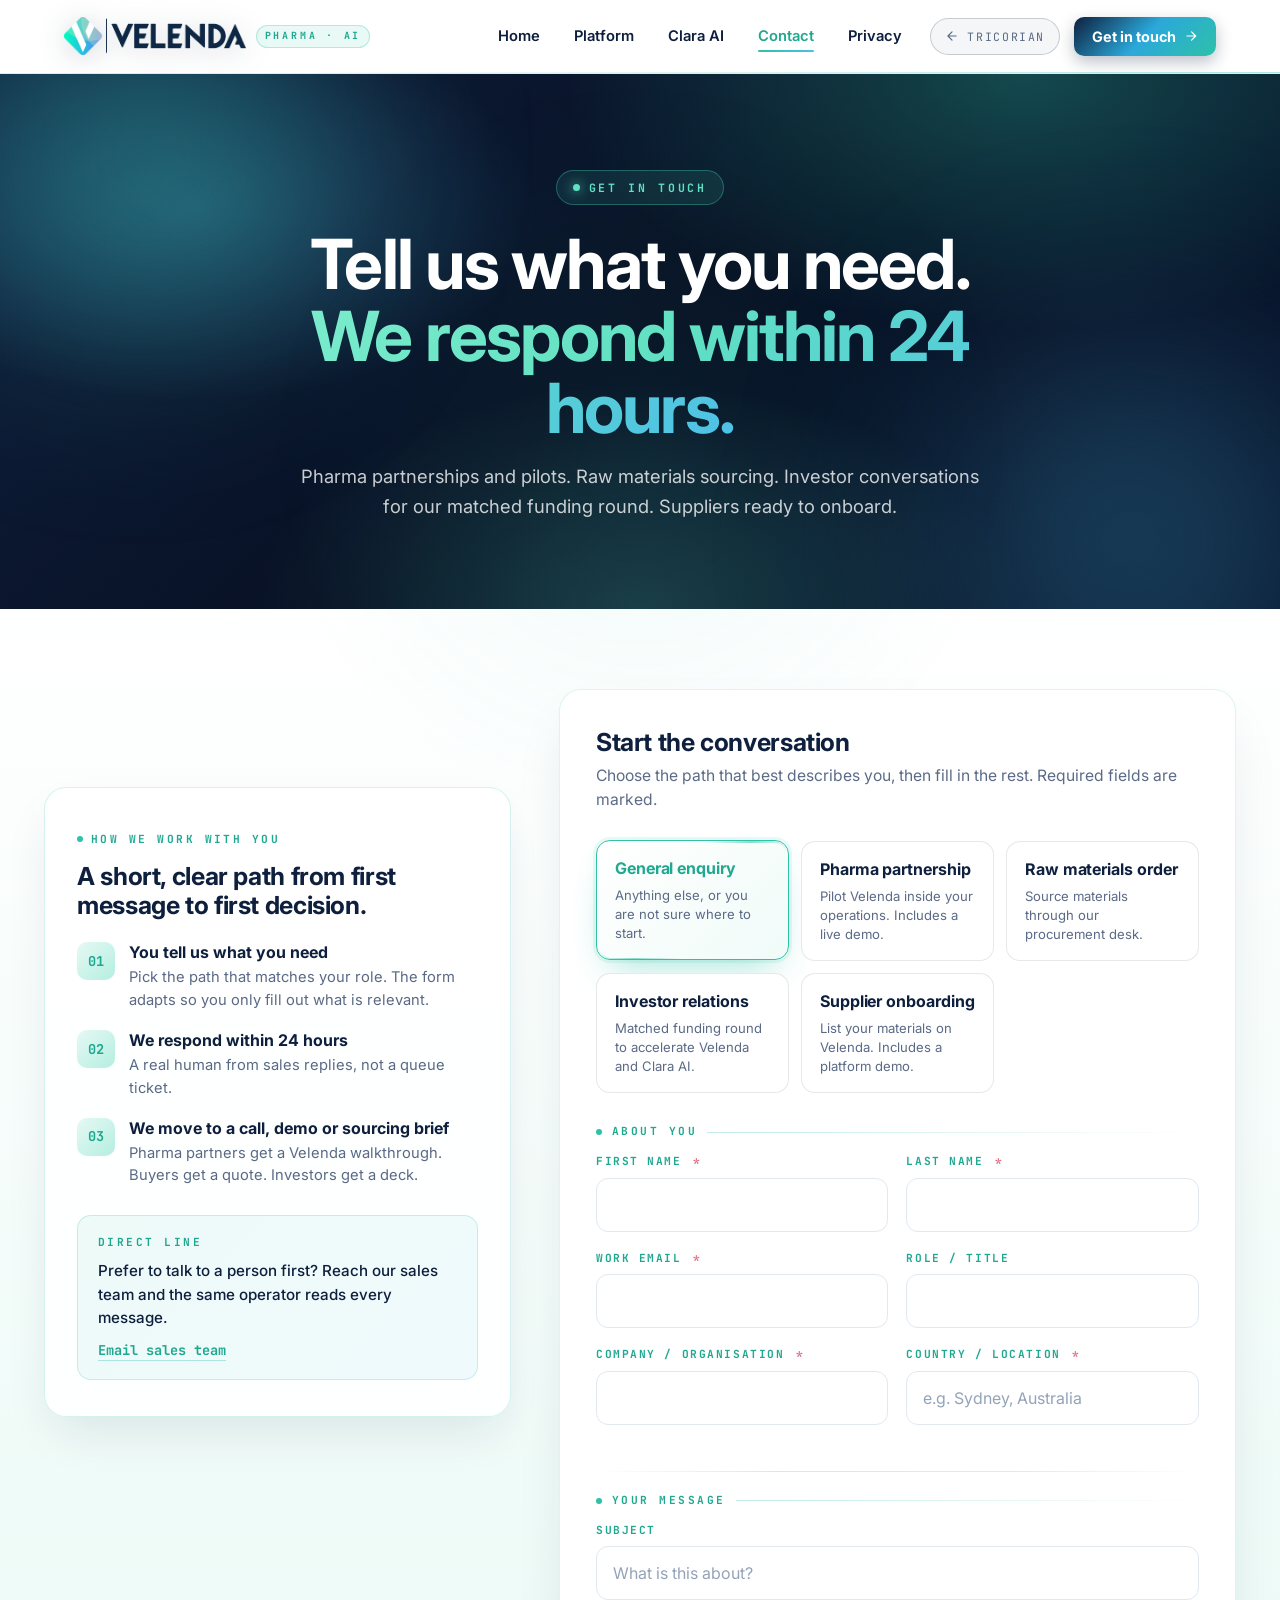
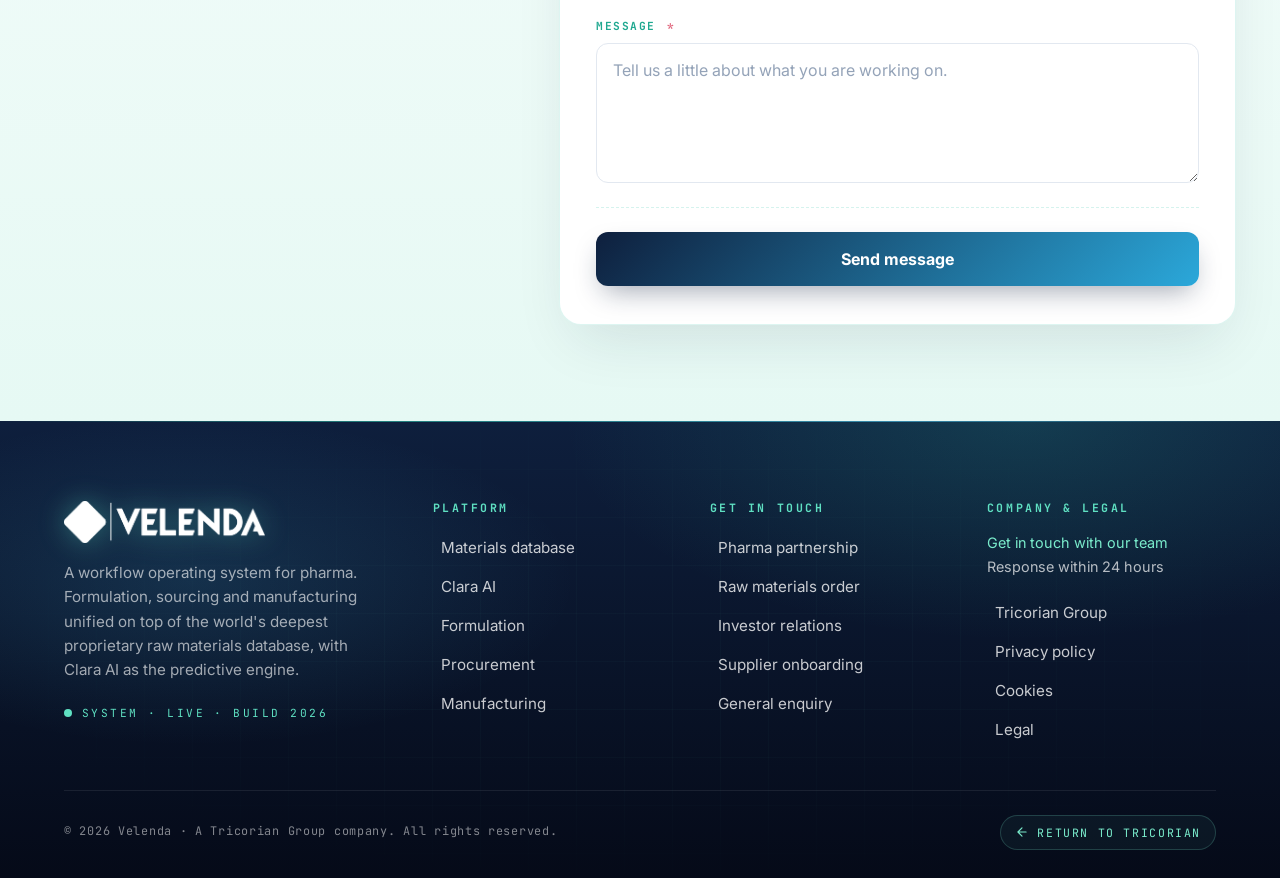
==== commit 8c4cb02d: "Update contact.html" ====
--- a/contact.html
+++ b/contact.html
@@ -19,7 +19,6 @@
   <link rel="stylesheet" href="css/main.css">
 
   <style>
-  /* Global utility - replaces compound .foo.is-hidden rules */
   .is-hidden { display: none !important; }
 
   .vl-cp-hero {
@@ -31,313 +30,91 @@
       linear-gradient(135deg, var(--vl-navy) 0%, var(--vl-navy-deep) 50%, #051028 100%);
     padding:96px 0 88px;
   }
-  .vl-cp-hero::before {
-    content:""; position:absolute; inset:0; pointer-events:none; z-index:1;
-    background:radial-gradient(640px circle at var(--mx,50%) var(--my,30%), rgba(46,193,168,.18), transparent 50%);
-    transition:background .15s ease;
-  }
   .vl-cp-hero__bg { position:absolute; inset:0; pointer-events:none; overflow:hidden; }
-  .vl-cp-hero__grid {
-    position:absolute; inset:0;
-    background-image:
-      linear-gradient(rgba(122,236,204,.08) 1px, transparent 1px),
-      linear-gradient(90deg, rgba(122,236,204,.08) 1px, transparent 1px);
-    background-size:48px 48px;
-    mask-image:radial-gradient(ellipse at center, #000 30%, transparent 80%);
-    -webkit-mask-image:radial-gradient(ellipse at center, #000 30%, transparent 80%);
-    animation:vlCpGridFlow 22s linear infinite;
-  }
-  @keyframes vlCpGridFlow { from { background-position:0 0; } to { background-position:0 48px; } }
   .vl-cp-hero__halo-a, .vl-cp-hero__halo-b { position:absolute; border-radius:50%; filter:blur(90px); pointer-events:none; }
-  .vl-cp-hero__halo-a { top:-180px; left:-120px; width:520px; height:520px; background:radial-gradient(circle, rgba(46,193,168,.42), transparent 70%); animation:vlCpHaloDrift 22s ease-in-out infinite; }
-  .vl-cp-hero__halo-b { bottom:-220px; right:-140px; width:580px; height:580px; background:radial-gradient(circle, rgba(77,191,232,.36), transparent 70%); animation:vlCpHaloDrift 28s ease-in-out infinite reverse; }
-  @keyframes vlCpHaloDrift {
-    0%,100% { transform:translate(0,0) scale(1); }
-    50%     { transform:translate(40px,-30px) scale(1.12); }
-  }
-  .vl-cp-hero__particles { position:absolute; inset:0; pointer-events:none; overflow:hidden; }
-  .vl-cp-hero__particles span {
-    position:absolute; bottom:-10%;
-    width:4px; height:4px; border-radius:50%;
-    background:var(--vl-teal-bright);
-    box-shadow:0 0 10px rgba(95,224,194,.85);
-    opacity:.5;
-    animation:vlCpFloat linear infinite;
-  }
-  .vl-cp-hero__particles span:nth-child(1) { left:8%; animation-duration:24s; animation-delay:-2s; }
-  .vl-cp-hero__particles span:nth-child(2) { left:22%; animation-duration:30s; animation-delay:-7s; width:3px; height:3px; }
-  .vl-cp-hero__particles span:nth-child(3) { left:38%; animation-duration:26s; animation-delay:-12s; }
-  .vl-cp-hero__particles span:nth-child(4) { left:54%; animation-duration:32s; animation-delay:-4s; width:5px; height:5px; }
-  .vl-cp-hero__particles span:nth-child(5) { left:68%; animation-duration:28s; animation-delay:-15s; }
-  .vl-cp-hero__particles span:nth-child(6) { left:82%; animation-duration:34s; animation-delay:-9s; width:3px; height:3px; }
-  .vl-cp-hero__particles span:nth-child(7) { left:14%; animation-duration:38s; animation-delay:-18s; background:var(--vl-sky); box-shadow:0 0 10px rgba(77,191,232,.85); }
-  .vl-cp-hero__particles span:nth-child(8) { left:74%; animation-duration:40s; animation-delay:-22s; background:var(--vl-mint); box-shadow:0 0 10px rgba(122,236,204,.85); }
-  @keyframes vlCpFloat {
-    from { bottom:-10%; opacity:0; }
-    10%  { opacity:.65; }
-    90%  { opacity:.45; }
-    to   { bottom:115%; opacity:0; }
-  }
-
+  .vl-cp-hero__halo-a { top:-180px; left:-120px; width:520px; height:520px; background:radial-gradient(circle, rgba(46,193,168,.42), transparent 70%); }
+  .vl-cp-hero__halo-b { bottom:-220px; right:-140px; width:580px; height:580px; background:radial-gradient(circle, rgba(77,191,232,.36), transparent 70%); }
   .vl-cp-hero__inner { position:relative; z-index:2; max-width:880px; margin:0 auto; text-align:center; padding:0 24px; }
-  .vl-cp-hero__eyebrow {
-    display:inline-flex; align-items:center; gap:.55rem;
-    font-family:var(--vl-mono); font-size:.72rem; letter-spacing:.25em;
-    text-transform:uppercase; color:var(--vl-teal-bright); font-weight:700;
-    padding:.5rem 1rem; background:rgba(75,231,195,.10);
-    border:1px solid rgba(75,231,195,.30); border-radius:999px;
-    margin-bottom:1.5rem;
-    backdrop-filter:blur(10px); -webkit-backdrop-filter:blur(10px);
-  }
-  .vl-cp-hero__eyebrow-dot { width:7px; height:7px; border-radius:50%; background:var(--vl-teal-bright); box-shadow:0 0 12px var(--vl-teal-bright); animation:vlPulse 2s infinite; }
-  .vl-cp-hero__h {
-    font-family:var(--vl-sans); font-weight:700;
-    letter-spacing:-.025em; line-height:1.04;
-    font-size:clamp(2.4rem, 5.4vw, 4.4rem);
-    margin:0 0 1.1rem; color:#fff;
-  }
-  .vl-cp-hero__h em {
-    font-style:normal;
-    background:linear-gradient(135deg, var(--vl-mint) 0%, var(--vl-teal-bright) 45%, var(--vl-sky) 100%);
-    -webkit-background-clip:text; background-clip:text;
-    -webkit-text-fill-color:transparent;
-    position:relative;
-  }
-  .vl-cp-hero__h em::after {
-    content:""; position:absolute; left:0; right:0; bottom:-.08em; height:3px;
-    background:linear-gradient(90deg, transparent, var(--vl-teal-bright), transparent);
-    transform-origin:center; transform:scaleX(0);
-    animation:vlCpUnderline 1.4s cubic-bezier(.23,1,.32,1) .8s forwards;
-  }
-  @keyframes vlCpUnderline { to { transform:scaleX(1); } }
+  .vl-cp-hero__eyebrow { display:inline-flex; align-items:center; gap:.55rem; font-family:var(--vl-mono); font-size:.72rem; letter-spacing:.25em; text-transform:uppercase; color:var(--vl-teal-bright); font-weight:700; padding:.5rem 1rem; background:rgba(75,231,195,.10); border:1px solid rgba(75,231,195,.30); border-radius:999px; margin-bottom:1.5rem; }
+  .vl-cp-hero__eyebrow-dot { width:7px; height:7px; border-radius:50%; background:var(--vl-teal-bright); box-shadow:0 0 12px var(--vl-teal-bright); }
+  .vl-cp-hero__h { font-family:var(--vl-sans); font-weight:700; letter-spacing:-.025em; line-height:1.04; font-size:clamp(2.4rem, 5.4vw, 4.4rem); margin:0 0 1.1rem; color:#fff; }
+  .vl-cp-hero__h em { font-style:normal; background:linear-gradient(135deg, var(--vl-mint) 0%, var(--vl-teal-bright) 45%, var(--vl-sky) 100%); -webkit-background-clip:text; background-clip:text; -webkit-text-fill-color:transparent; }
   .vl-cp-hero__lede { font-size:1.15rem; line-height:1.6; color:rgba(255,255,255,.78); max-width:680px; margin:0 auto; }
-  .vl-cp-hero__wave { position:absolute; left:0; right:0; bottom:-1px; height:60px; z-index:2; }
-  .vl-cp-hero__wave svg { width:100%; height:100%; display:block; }
-
-  .vl-cp-section {
-    background:linear-gradient(180deg, #fff 0%, var(--vl-mint-pale) 100%);
-    padding:80px 0 96px; position:relative; overflow:hidden;
-  }
-  .vl-cp-section::before {
-    content:""; position:absolute; inset:0; pointer-events:none; opacity:.45;
-    background-image:url("data:image/svg+xml;utf8,<svg xmlns='http://www.w3.org/2000/svg' width='56' height='64' viewBox='0 0 56 64'><path d='M28 2 L52 16 L52 48 L28 62 L4 48 L4 16 Z' fill='none' stroke='%2326A688' stroke-width='1' opacity='.30'/></svg>");
-    background-size:56px 64px;
-    mask-image:radial-gradient(ellipse at center, #000 5%, transparent 75%);
-    -webkit-mask-image:radial-gradient(ellipse at center, #000 5%, transparent 75%);
-  }
-  .vl-cp-grid {
-    position:relative; z-index:1;
-    max-width:1240px; margin:0 auto; padding:0 24px;
-    display:grid; grid-template-columns:1fr 1.45fr;
-    gap:48px; align-items:start;
-  }
+
+  .vl-cp-section { background:linear-gradient(180deg, #fff 0%, var(--vl-mint-pale) 100%); padding:80px 0 96px; position:relative; overflow:hidden; }
+  .vl-cp-grid { position:relative; z-index:1; max-width:1240px; margin:0 auto; padding:0 24px; display:grid; grid-template-columns:1fr 1.45fr; gap:48px; align-items:start; }
   @media (max-width:991.98px) { .vl-cp-grid { grid-template-columns:1fr; gap:32px; } }
 
-  .vl-cp-aside {
-    position:sticky; top:calc(var(--vl-header-h) + 24px);
-    background:rgba(255,255,255,.88);
-    -webkit-backdrop-filter:blur(16px) saturate(150%);
-    backdrop-filter:blur(16px) saturate(150%);
-    border:1px solid rgba(46,193,168,.20);
-    border-radius:22px; padding:36px 32px;
-    box-shadow:0 22px 50px -10px rgba(14,31,61,.10);
-    overflow:hidden;
-  }
-  .vl-cp-aside::before {
-    content:""; position:absolute; inset:0; border-radius:inherit; pointer-events:none; padding:1px;
-    background:linear-gradient(135deg, rgba(46,193,168,.40), transparent 35%, transparent 65%, rgba(77,191,232,.40));
-    -webkit-mask:linear-gradient(#000 0 0) content-box, linear-gradient(#000 0 0);
-    -webkit-mask-composite:xor; mask-composite:exclude;
-  }
+  .vl-cp-aside { position:sticky; top:calc(var(--vl-header-h) + 24px); background:rgba(255,255,255,.88); border:1px solid rgba(46,193,168,.20); border-radius:22px; padding:36px 32px; box-shadow:0 22px 50px -10px rgba(14,31,61,.10); }
   @media (max-width:991.98px) { .vl-cp-aside { position:static; } }
   .vl-cp-aside__eyebrow { display:inline-flex; align-items:center; gap:8px; font-family:var(--vl-mono); font-size:.7rem; letter-spacing:.22em; text-transform:uppercase; color:var(--vl-teal-deep); font-weight:700; margin-bottom:14px; }
-  .vl-cp-aside__eyebrow::before { content:""; width:6px; height:6px; border-radius:50%; background:var(--vl-teal); box-shadow:0 0 10px rgba(46,193,168,.7); }
+  .vl-cp-aside__eyebrow::before { content:""; width:6px; height:6px; border-radius:50%; background:var(--vl-teal); }
   .vl-cp-aside__h { font-family:var(--vl-sans); font-weight:700; letter-spacing:-.015em; line-height:1.18; font-size:1.55rem; color:var(--vl-navy); margin:0 0 22px; }
   .vl-cp-steps { list-style:none; padding:0; margin:0 0 28px; display:flex; flex-direction:column; gap:18px; }
   .vl-cp-step { display:flex; gap:14px; align-items:flex-start; }
-  .vl-cp-step__num { flex-shrink:0; width:38px; height:38px; border-radius:10px; display:inline-flex; align-items:center; justify-content:center; background:linear-gradient(135deg, var(--vl-mint-pale), var(--vl-mint-soft)); color:var(--vl-teal-deep); font-family:var(--vl-mono); font-weight:700; font-size:.85rem; box-shadow:0 6px 14px -6px rgba(46,193,168,.4); }
+  .vl-cp-step__num { flex-shrink:0; width:38px; height:38px; border-radius:10px; display:inline-flex; align-items:center; justify-content:center; background:linear-gradient(135deg, var(--vl-mint-pale), var(--vl-mint-soft)); color:var(--vl-teal-deep); font-family:var(--vl-mono); font-weight:700; font-size:.85rem; }
   .vl-cp-step__h { font-family:var(--vl-sans); font-weight:700; font-size:1rem; color:var(--vl-navy); margin:0 0 4px; line-height:1.25; }
   .vl-cp-step__p { color:var(--vl-mute); font-size:.92rem; line-height:1.55; margin:0; }
 
   .vl-cp-promise { margin-top:8px; padding:18px 20px; background:linear-gradient(135deg, rgba(46,193,168,.08), rgba(77,191,232,.08)); border:1px solid rgba(46,193,168,.22); border-radius:14px; }
   .vl-cp-promise__h { font-family:var(--vl-mono); font-size:.7rem; letter-spacing:.22em; text-transform:uppercase; color:var(--vl-teal-deep); font-weight:700; margin-bottom:8px; }
   .vl-cp-promise__t { color:var(--vl-navy); font-size:.95rem; line-height:1.55; margin:0; font-weight:500; }
-  .vl-cp-promise__email { display:inline-flex; align-items:center; gap:6px; margin-top:10px; color:var(--vl-teal-deep); text-decoration:none; font-family:var(--vl-mono); font-size:.85rem; font-weight:700; border-bottom:1px solid rgba(46,193,168,.35); padding-bottom:1px; }
-  .vl-cp-promise__email:hover { color:var(--vl-navy); border-color:var(--vl-navy); }
-
-  .vl-cp-trust { margin-top:22px; padding-top:20px; border-top:1px dashed rgba(46,193,168,.20); display:flex; flex-wrap:wrap; gap:14px 20px; font-family:var(--vl-mono); font-size:.7rem; letter-spacing:.10em; text-transform:uppercase; color:var(--vl-mute); }
-  .vl-cp-trust span { display:inline-flex; align-items:center; gap:6px; }
-  .vl-cp-trust span::before { content:""; width:5px; height:5px; border-radius:50%; background:var(--vl-teal); }
-
-  .vl-cp-form { background:#fff; border:1px solid rgba(46,193,168,.16); border-radius:22px; padding:38px 36px; box-shadow:0 26px 60px -16px rgba(14,31,61,.12); position:relative; overflow:hidden; }
-  .vl-cp-form::before { content:""; position:absolute; inset:0; border-radius:inherit; pointer-events:none; padding:1px; background:linear-gradient(135deg, rgba(46,193,168,.25), transparent 30%, transparent 70%, rgba(77,191,232,.25)); -webkit-mask:linear-gradient(#000 0 0) content-box, linear-gradient(#000 0 0); -webkit-mask-composite:xor; mask-composite:exclude; }
+  .vl-cp-promise__email { display:inline-flex; align-items:center; gap:6px; margin-top:10px; color:var(--vl-teal-deep); text-decoration:none; font-family:var(--vl-mono); font-size:.85rem; font-weight:700; border-bottom:1px solid rgba(46,193,168,.35); }
+
+  .vl-cp-form { background:#fff; border:1px solid rgba(46,193,168,.16); border-radius:22px; padding:38px 36px; box-shadow:0 26px 60px -16px rgba(14,31,61,.12); }
   @media (max-width:599.98px) { .vl-cp-form { padding:28px 22px; } }
   .vl-cp-form__h { font-family:var(--vl-sans); font-weight:700; letter-spacing:-.015em; line-height:1.2; font-size:1.55rem; color:var(--vl-navy); margin:0 0 6px; }
   .vl-cp-form__sub { color:var(--vl-mute); font-size:.98rem; line-height:1.55; margin:0 0 28px; }
 
   .vl-cp-section-h { font-family:var(--vl-mono); font-size:.7rem; letter-spacing:.22em; text-transform:uppercase; color:var(--vl-teal-deep); font-weight:700; margin:8px 0 14px; display:flex; align-items:center; gap:10px; }
-  .vl-cp-section-h::before { content:""; width:6px; height:6px; border-radius:50%; background:var(--vl-teal); box-shadow:0 0 8px rgba(46,193,168,.7); }
+  .vl-cp-section-h::before { content:""; width:6px; height:6px; border-radius:50%; background:var(--vl-teal); }
   .vl-cp-section-h::after { content:""; flex:1; height:1px; background:linear-gradient(90deg, rgba(46,193,168,.30), transparent); }
-
   .vl-cp-divider { margin:28px 0 22px; height:1px; background:linear-gradient(90deg, transparent, rgba(46,193,168,.25) 30%, rgba(77,191,232,.25) 70%, transparent); }
   .vl-cp-submit { margin-top:18px; padding-top:24px; border-top:1px dashed rgba(46,193,168,.20); }
 
   .vl-spin-row { display:flex; justify-content:center; padding:18px 0; }
-  .vl-turnstile { margin:16px 0 8px; min-height:65px; }
-
   .vl-radio-row { display:inline-flex; gap:8px; flex-wrap:wrap; }
   .vl-radio { position:relative; }
   .vl-radio input { position:absolute; opacity:0; pointer-events:none; }
-  .vl-radio label { display:inline-flex; align-items:center; gap:8px; padding:10px 16px; border-radius:10px; background:#fff; border:1.5px solid #e2e8f0; cursor:pointer; font-size:.92rem; color:var(--vl-navy); font-weight:600; transition:border-color .2s ease, background .2s ease, color .2s ease; }
-  .vl-radio label:hover { border-color:rgba(46,193,168,.40); }
+  .vl-radio label { display:inline-flex; align-items:center; gap:8px; padding:10px 16px; border-radius:10px; background:#fff; border:1.5px solid #e2e8f0; cursor:pointer; font-size:.92rem; color:var(--vl-navy); font-weight:600; }
   .vl-radio input:checked + label { border-color:var(--vl-teal); background:linear-gradient(135deg, rgba(230,249,244,.6), #fff); color:var(--vl-teal-deep); }
 
-  /* === ERROR ALERT (inline below submit) === */
-  .vl-cp-err {
-    margin-top:18px;
-    background:linear-gradient(135deg, #fee2e2, #fef2f2);
-    border:1px solid rgba(224,102,125,.35);
-    border-left:4px solid #e0667d;
-    border-radius:12px;
-    padding:14px 16px;
-    color:#7f1d1d;
-    font-size:.95rem; line-height:1.5;
-    display:flex; gap:12px; align-items:flex-start;
-  }
-  .vl-cp-err__icon { flex-shrink:0; width:24px; height:24px; border-radius:50%; background:#e0667d; color:#fff; display:inline-flex; align-items:center; justify-content:center; font-weight:700; font-size:.85rem; }
-  .vl-cp-err a { color:#7f1d1d; text-decoration:underline; }
-
-  /* === SUCCESS PAGE (full takeover) === */
-  .vl-cp-success {
-    grid-column: 1 / -1;
-    position:relative;
-    background:
-      radial-gradient(80% 60% at 50% 0%, rgba(46,193,168,.12), transparent 70%),
-      linear-gradient(180deg, #ffffff 0%, #f0fdfa 100%);
-    border:1px solid rgba(46,193,168,.22);
-    border-radius:24px;
-    padding:64px 48px 56px;
-    box-shadow:
-      0 30px 70px -20px rgba(14,31,61,.18),
-      0 6px 20px -10px rgba(46,193,168,.18);
-    overflow:hidden;
-    animation:vlCpSuccessIn .55s cubic-bezier(.23,1,.32,1) both;
-  }
-  @keyframes vlCpSuccessIn {
-    from { opacity:0; transform:translateY(24px); }
-    to   { opacity:1; transform:translateY(0); }
-  }
-  .vl-cp-success::before {
-    content:""; position:absolute; left:0; right:0; top:0; height:5px;
-    background:linear-gradient(90deg, var(--vl-teal), var(--vl-mint), var(--vl-sky));
-  }
-
+  .vl-cp-err { margin-top:18px; background:linear-gradient(135deg, #fee2e2, #fef2f2); border:1px solid rgba(224,102,125,.35); border-left:4px solid #e0667d; border-radius:12px; padding:14px 16px; color:#7f1d1d; font-size:.95rem; line-height:1.5; display:flex; gap:12px; align-items:flex-start; }
+  .vl-cp-err__icon { flex-shrink:0; width:24px; height:24px; border-radius:50%; background:#e0667d; color:#fff; display:inline-flex; align-items:center; justify-content:center; font-weight:700; }
+
+  .vl-cp-success { grid-column: 1 / -1; position:relative; background: radial-gradient(80% 60% at 50% 0%, rgba(46,193,168,.12), transparent 70%), linear-gradient(180deg, #ffffff 0%, #f0fdfa 100%); border:1px solid rgba(46,193,168,.22); border-radius:24px; padding:64px 48px 56px; box-shadow: 0 30px 70px -20px rgba(14,31,61,.18); overflow:hidden; animation:vlCpSuccessIn .55s cubic-bezier(.23,1,.32,1) both; }
+  @keyframes vlCpSuccessIn { from { opacity:0; transform:translateY(24px); } to { opacity:1; transform:translateY(0); } }
+  .vl-cp-success::before { content:""; position:absolute; left:0; right:0; top:0; height:5px; background:linear-gradient(90deg, var(--vl-teal), var(--vl-mint), var(--vl-sky)); }
   .vl-cp-success__head { text-align:center; max-width:680px; margin:0 auto 40px; position:relative; z-index:1; }
-
-  .vl-cp-success__badge {
-    position:relative;
-    width:120px; height:120px; border-radius:50%;
-    margin:0 auto 26px;
-    background:radial-gradient(closest-side, rgba(46,193,168,.18), rgba(46,193,168,.04) 70%, transparent);
-    display:flex; align-items:center; justify-content:center;
-    animation:vlCpBadgeIn .8s cubic-bezier(.34,1.56,.64,1) .1s both;
-  }
-  .vl-cp-success__badge::before {
-    content:""; position:absolute; inset:18px; border-radius:50%;
-    background:#fff;
-    box-shadow:0 14px 30px -12px rgba(46,193,168,.45), 0 0 0 1px rgba(46,193,168,.2);
-  }
-  .vl-cp-success__badge svg {
-    position:relative; z-index:1;
-    width:54px; height:54px;
-    stroke:var(--vl-teal-deep); stroke-width:3;
-    fill:none; stroke-linecap:round; stroke-linejoin:round;
-  }
-  .vl-cp-success__badge svg path {
-    stroke-dasharray:48; stroke-dashoffset:48;
-    animation:vlCpCheckDraw .55s cubic-bezier(.65,0,.35,1) .55s forwards;
-  }
-  @keyframes vlCpBadgeIn { 0% { opacity:0; transform:scale(.5); } 100% { opacity:1; transform:scale(1); } }
-  @keyframes vlCpCheckDraw { to { stroke-dashoffset:0; } }
-
-  .vl-cp-success__eyebrow {
-    display:inline-flex; align-items:center; gap:8px;
-    font-family:var(--vl-mono); font-size:.7rem;
-    letter-spacing:.22em; text-transform:uppercase;
-    color:var(--vl-teal-deep); font-weight:700;
-    padding:.4rem .9rem; border-radius:999px;
-    background:rgba(46,193,168,.10); border:1px solid rgba(46,193,168,.25);
-    margin-bottom:18px;
-  }
-  .vl-cp-success__eyebrow::before { content:""; width:6px; height:6px; border-radius:50%; background:var(--vl-teal); box-shadow:0 0 8px rgba(46,193,168,.7); }
-
-  .vl-cp-success__h {
-    font-family:var(--vl-sans); font-weight:700;
-    font-size:clamp(2rem, 4vw, 2.6rem);
-    letter-spacing:-.025em; line-height:1.1;
-    color:var(--vl-navy); margin:0 0 14px;
-  }
-  .vl-cp-success__h em {
-    font-style:normal;
-    background:linear-gradient(135deg, var(--vl-teal-deep), var(--vl-teal), var(--vl-sky));
-    -webkit-background-clip:text; background-clip:text;
-    -webkit-text-fill-color:transparent;
-  }
+  .vl-cp-success__badge { position:relative; width:120px; height:120px; border-radius:50%; margin:0 auto 26px; background:radial-gradient(closest-side, rgba(46,193,168,.18), rgba(46,193,168,.04) 70%, transparent); display:flex; align-items:center; justify-content:center; }
+  .vl-cp-success__badge::before { content:""; position:absolute; inset:18px; border-radius:50%; background:#fff; box-shadow:0 14px 30px -12px rgba(46,193,168,.45), 0 0 0 1px rgba(46,193,168,.2); }
+  .vl-cp-success__badge svg { position:relative; z-index:1; width:54px; height:54px; stroke:var(--vl-teal-deep); stroke-width:3; fill:none; stroke-linecap:round; stroke-linejoin:round; }
+  .vl-cp-success__eyebrow { display:inline-flex; align-items:center; gap:8px; font-family:var(--vl-mono); font-size:.7rem; letter-spacing:.22em; text-transform:uppercase; color:var(--vl-teal-deep); font-weight:700; padding:.4rem .9rem; border-radius:999px; background:rgba(46,193,168,.10); border:1px solid rgba(46,193,168,.25); margin-bottom:18px; }
+  .vl-cp-success__eyebrow::before { content:""; width:6px; height:6px; border-radius:50%; background:var(--vl-teal); }
+  .vl-cp-success__h { font-family:var(--vl-sans); font-weight:700; font-size:clamp(2rem, 4vw, 2.6rem); letter-spacing:-.025em; line-height:1.1; color:var(--vl-navy); margin:0 0 14px; }
+  .vl-cp-success__h em { font-style:normal; background:linear-gradient(135deg, var(--vl-teal-deep), var(--vl-teal), var(--vl-sky)); -webkit-background-clip:text; background-clip:text; -webkit-text-fill-color:transparent; }
   .vl-cp-success__lede { color:var(--vl-mute); font-size:1.08rem; line-height:1.6; margin:0; }
-
-  .vl-cp-success__body {
-    position:relative; z-index:1;
-    display:grid; grid-template-columns: 1fr 1.4fr;
-    gap:32px; max-width:1080px; margin:0 auto 40px;
-  }
+  .vl-cp-success__body { position:relative; z-index:1; display:grid; grid-template-columns: 1fr 1.4fr; gap:32px; max-width:1080px; margin:0 auto 40px; }
   @media (max-width:899.98px) { .vl-cp-success__body { grid-template-columns: 1fr; gap:24px; } }
-
-  .vl-cp-success__panel {
-    background:#fff;
-    border:1px solid rgba(46,193,168,.18);
-    border-radius:18px;
-    padding:26px 28px;
-    box-shadow:0 14px 30px -16px rgba(14,31,61,.10);
-  }
-  .vl-cp-success__panel-h {
-    font-family:var(--vl-mono); font-size:.7rem;
-    letter-spacing:.22em; text-transform:uppercase;
-    color:var(--vl-teal-deep); font-weight:700;
-    margin:0 0 18px;
-    display:flex; align-items:center; gap:10px;
-  }
-  .vl-cp-success__panel-h::before { content:""; width:6px; height:6px; border-radius:50%; background:var(--vl-teal); box-shadow:0 0 8px rgba(46,193,168,.7); }
-
+  .vl-cp-success__panel { background:#fff; border:1px solid rgba(46,193,168,.18); border-radius:18px; padding:26px 28px; box-shadow:0 14px 30px -16px rgba(14,31,61,.10); }
+  .vl-cp-success__panel-h { font-family:var(--vl-mono); font-size:.7rem; letter-spacing:.22em; text-transform:uppercase; color:var(--vl-teal-deep); font-weight:700; margin:0 0 18px; display:flex; align-items:center; gap:10px; }
+  .vl-cp-success__panel-h::before { content:""; width:6px; height:6px; border-radius:50%; background:var(--vl-teal); }
   .vl-cp-success__steps { list-style:none; margin:0; padding:0; display:flex; flex-direction:column; gap:18px; }
   .vl-cp-success__step { display:flex; gap:14px; align-items:flex-start; }
-  .vl-cp-success__step-num { flex-shrink:0; width:34px; height:34px; border-radius:9px; display:inline-flex; align-items:center; justify-content:center; background:linear-gradient(135deg, var(--vl-mint-pale), var(--vl-mint-soft)); color:var(--vl-teal-deep); font-family:var(--vl-mono); font-weight:700; font-size:.8rem; box-shadow:0 6px 14px -6px rgba(46,193,168,.4); }
+  .vl-cp-success__step-num { flex-shrink:0; width:34px; height:34px; border-radius:9px; display:inline-flex; align-items:center; justify-content:center; background:linear-gradient(135deg, var(--vl-mint-pale), var(--vl-mint-soft)); color:var(--vl-teal-deep); font-family:var(--vl-mono); font-weight:700; font-size:.8rem; }
   .vl-cp-success__step-h { font-family:var(--vl-sans); font-weight:700; font-size:.98rem; color:var(--vl-navy); margin:0 0 3px; line-height:1.25; }
   .vl-cp-success__step-p { color:var(--vl-mute); font-size:.88rem; line-height:1.55; margin:0; }
-
   .vl-cp-success__list { margin:0; padding:0; display:grid; grid-template-columns:170px 1fr; gap:0 18px; }
-  .vl-cp-success__list dt { font-family:var(--vl-mono); font-size:.7rem; letter-spacing:.12em; text-transform:uppercase; color:var(--vl-teal-deep); font-weight:700; padding:12px 0 4px; align-self:start; border-top:1px dashed rgba(46,193,168,.18); }
+  .vl-cp-success__list dt { font-family:var(--vl-mono); font-size:.7rem; letter-spacing:.12em; text-transform:uppercase; color:var(--vl-teal-deep); font-weight:700; padding:12px 0 4px; border-top:1px dashed rgba(46,193,168,.18); }
   .vl-cp-success__list dt:first-of-type { border-top:0; padding-top:0; }
-  .vl-cp-success__list dd { margin:0; color:var(--vl-navy); font-size:.95rem; line-height:1.55; word-break:break-word; white-space:pre-wrap; padding:12px 0 12px; border-top:1px dashed rgba(46,193,168,.18); }
+  .vl-cp-success__list dd { margin:0; color:var(--vl-navy); font-size:.95rem; line-height:1.55; word-break:break-word; padding:12px 0 12px; border-top:1px dashed rgba(46,193,168,.18); }
   .vl-cp-success__list dt:first-of-type + dd { border-top:0; padding-top:0; }
-
   .vl-cp-success__actions { position:relative; z-index:1; display:flex; gap:14px; justify-content:center; flex-wrap:wrap; padding-top:8px; }
   .vl-cp-success__actions .vl-btn { min-width:200px; }
-
-  @media (max-width:899.98px) {
-    .vl-cp-success { padding:48px 28px 44px; border-radius:20px; }
-    .vl-cp-success__panel { padding:22px 22px; }
-  }
   @media (max-width:599.98px) {
     .vl-cp-success { padding:40px 20px 36px; border-radius:18px; }
-    .vl-cp-success__badge { width:96px; height:96px; }
-    .vl-cp-success__badge svg { width:42px; height:42px; }
     .vl-cp-success__panel { padding:20px 18px; border-radius:14px; }
-    .vl-cp-success__list { grid-template-columns:1fr; gap:0; }
-    .vl-cp-success__list dt { padding:14px 0 2px; }
-    .vl-cp-success__list dd { padding:0 0 14px; border-top:0; }
-    .vl-cp-success__list dt + dd { border-bottom:1px dashed rgba(46,193,168,.16); }
-    .vl-cp-success__list dt:last-of-type + dd { border-bottom:0; }
-    .vl-cp-success__actions .vl-btn { width:100%; min-width:0; }
+    .vl-cp-success__list { grid-template-columns:1fr; }
   }
   </style>
 </head>
@@ -345,40 +122,21 @@
   <a class="vl-skip" href="#main">Skip to content</a>
   <div class="vl-grain" aria-hidden="true"></div>
   <div class="vl-cursor" aria-hidden="true"></div>
-
   <div id="vl-header-slot"></div>
 
   <main id="main">
-
-    <section class="vl-cp-hero" id="vlCpHero">
+    <section class="vl-cp-hero">
       <div class="vl-cp-hero__bg">
-        <div class="vl-cp-hero__grid"></div>
         <div class="vl-cp-hero__halo-a"></div>
         <div class="vl-cp-hero__halo-b"></div>
-        <div class="vl-cp-hero__particles" aria-hidden="true">
-          <span></span><span></span><span></span><span></span>
-          <span></span><span></span><span></span><span></span>
-        </div>
       </div>
       <div class="vl-cp-hero__inner vl-reveal">
         <span class="vl-cp-hero__eyebrow">
           <span class="vl-cp-hero__eyebrow-dot"></span>
           Get in touch
         </span>
-        <h1 class="vl-cp-hero__h">
-          Tell us what you need.<br>
-          <em>We respond within 24 hours.</em>
-        </h1>
-        <p class="vl-cp-hero__lede">
-          Pharma partnerships and pilots. Raw materials sourcing. Investor conversations
-          for our matched funding round. Suppliers ready to onboard. Pick the path that
-          fits and our team will route it.
-        </p>
-      </div>
-      <div class="vl-cp-hero__wave" aria-hidden="true">
-        <svg viewBox="0 0 1440 60" preserveAspectRatio="none">
-          <path d="M0,30 C360,60 720,0 1440,30 L1440,60 L0,60 Z" fill="#ffffff"/>
-        </svg>
+        <h1 class="vl-cp-hero__h">Tell us what you need.<br><em>We respond within 24 hours.</em></h1>
+        <p class="vl-cp-hero__lede">Pharma partnerships and pilots. Raw materials sourcing. Investor conversations for our matched funding round. Suppliers ready to onboard.</p>
       </div>
     </section>
 
@@ -400,120 +158,97 @@
               <span class="vl-cp-step__num">02</span>
               <div>
                 <h3 class="vl-cp-step__h">We respond within 24 hours</h3>
-                <p class="vl-cp-step__p">A real human from sales replies, not a queue ticket. We confirm we have everything we need to move.</p>
+                <p class="vl-cp-step__p">A real human from sales replies, not a queue ticket.</p>
               </div>
             </li>
             <li class="vl-cp-step">
               <span class="vl-cp-step__num">03</span>
               <div>
                 <h3 class="vl-cp-step__h">We move to a call, demo or sourcing brief</h3>
-                <p class="vl-cp-step__p">Pharma partners get a Velenda walkthrough. Buyers get a quote. Investors get a deck. Suppliers get an onboarding plan.</p>
+                <p class="vl-cp-step__p">Pharma partners get a Velenda walkthrough. Buyers get a quote. Investors get a deck.</p>
               </div>
             </li>
           </ol>
           <div class="vl-cp-promise">
             <div class="vl-cp-promise__h">Direct line</div>
             <p class="vl-cp-promise__t">Prefer to talk to a person first? Reach our sales team and the same operator reads every message.</p>
-            <a href="mailto:sales@tricorian.com" class="vl-cp-promise__email">
-              Email sales team
-              <svg width="14" height="14" viewBox="0 0 24 24" fill="none" aria-hidden="true">
-                <path d="M5 12h14M13 5l7 7-7 7" stroke="currentColor" stroke-width="2" stroke-linecap="round" stroke-linejoin="round"/>
-              </svg>
-            </a>
-          </div>
-          <div class="vl-cp-trust">
-            <span>Australian based</span>
-            <span>Privacy Act 1988</span>
-            <span>Pharma operators</span>
+            <a href="mailto:sales@tricorian.com" class="vl-cp-promise__email">Email sales team</a>
           </div>
         </aside>
 
-        <div class="vl-cp-form vl-reveal" id="vlFormPanel" data-delay="1">
+        <div class="vl-cp-form vl-reveal" id="vlFormPanel">
           <h2 class="vl-cp-form__h">Start the conversation</h2>
           <p class="vl-cp-form__sub">Choose the path that best describes you, then fill in the rest. Required fields are marked.</p>
 
-          <form id="vl-contact-form" novalidate>
+          <form id="vl-contact-form" novalidate onsubmit="event.preventDefault(); return false;">
 
             <fieldset class="vl-modes" role="radiogroup" aria-label="What brings you to Velenda">
               <div class="vl-modes__opt">
                 <input type="radio" name="form_type" id="mode-general" value="general" checked>
                 <label for="mode-general">
-                  <span class="vl-modes__icon"><svg width="20" height="20" viewBox="0 0 24 24" fill="none" stroke="currentColor" stroke-width="2" stroke-linecap="round" stroke-linejoin="round"><path d="M21 15a2 2 0 0 1-2 2H7l-4 4V5a2 2 0 0 1 2-2h14a2 2 0 0 1 2 2z"/></svg></span>
                   <span class="vl-modes__title">General enquiry</span>
                   <span class="vl-modes__desc">Anything else, or you are not sure where to start.</span>
-                  <span class="vl-modes__check"><svg viewBox="0 0 24 24" fill="none" stroke="currentColor" stroke-width="3" stroke-linecap="round" stroke-linejoin="round"><path d="M5 13l4 4L19 7"/></svg></span>
                 </label>
               </div>
               <div class="vl-modes__opt">
                 <input type="radio" name="form_type" id="mode-partnership" value="partnership">
                 <label for="mode-partnership">
-                  <span class="vl-modes__icon"><svg width="20" height="20" viewBox="0 0 24 24" fill="none" stroke="currentColor" stroke-width="2" stroke-linecap="round" stroke-linejoin="round"><path d="M9 3v6l-5 9a3 3 0 0 0 3 3h10a3 3 0 0 0 3-3l-5-9V3"/><path d="M8 3h8"/></svg></span>
                   <span class="vl-modes__title">Pharma partnership</span>
                   <span class="vl-modes__desc">Pilot Velenda inside your operations. Includes a live demo.</span>
-                  <span class="vl-modes__check"><svg viewBox="0 0 24 24" fill="none" stroke="currentColor" stroke-width="3" stroke-linecap="round" stroke-linejoin="round"><path d="M5 13l4 4L19 7"/></svg></span>
                 </label>
               </div>
               <div class="vl-modes__opt">
                 <input type="radio" name="form_type" id="mode-materials" value="materials">
                 <label for="mode-materials">
-                  <span class="vl-modes__icon"><svg width="20" height="20" viewBox="0 0 24 24" fill="none" stroke="currentColor" stroke-width="2" stroke-linecap="round" stroke-linejoin="round"><path d="M21 16V8a2 2 0 0 0-1-1.73l-7-4a2 2 0 0 0-2 0l-7 4A2 2 0 0 0 3 8v8a2 2 0 0 0 1 1.73l7 4a2 2 0 0 0 2 0l7-4A2 2 0 0 0 21 16z"/><polyline points="3.27 6.96 12 12.01 20.73 6.96"/><line x1="12" y1="22.08" x2="12" y2="12"/></svg></span>
                   <span class="vl-modes__title">Raw materials order</span>
                   <span class="vl-modes__desc">Source materials through our procurement desk.</span>
-                  <span class="vl-modes__check"><svg viewBox="0 0 24 24" fill="none" stroke="currentColor" stroke-width="3" stroke-linecap="round" stroke-linejoin="round"><path d="M5 13l4 4L19 7"/></svg></span>
                 </label>
               </div>
               <div class="vl-modes__opt">
                 <input type="radio" name="form_type" id="mode-investor" value="investor">
                 <label for="mode-investor">
-                  <span class="vl-modes__icon"><svg width="20" height="20" viewBox="0 0 24 24" fill="none" stroke="currentColor" stroke-width="2" stroke-linecap="round" stroke-linejoin="round"><polyline points="22 7 13.5 15.5 8.5 10.5 2 17"/><polyline points="16 7 22 7 22 13"/></svg></span>
                   <span class="vl-modes__title">Investor relations</span>
                   <span class="vl-modes__desc">Matched funding round to accelerate Velenda and Clara AI.</span>
-                  <span class="vl-modes__check"><svg viewBox="0 0 24 24" fill="none" stroke="currentColor" stroke-width="3" stroke-linecap="round" stroke-linejoin="round"><path d="M5 13l4 4L19 7"/></svg></span>
                 </label>
               </div>
               <div class="vl-modes__opt">
                 <input type="radio" name="form_type" id="mode-supplier" value="supplier">
                 <label for="mode-supplier">
-                  <span class="vl-modes__icon"><svg width="20" height="20" viewBox="0 0 24 24" fill="none" stroke="currentColor" stroke-width="2" stroke-linecap="round" stroke-linejoin="round"><path d="M3 7h13v10H3z"/><path d="M16 10h5l-2-3h-3"/><circle cx="6.5" cy="17.5" r="2.5"/><circle cx="17.5" cy="17.5" r="2.5"/></svg></span>
                   <span class="vl-modes__title">Supplier onboarding</span>
                   <span class="vl-modes__desc">List your materials on Velenda. Includes a platform demo.</span>
-                  <span class="vl-modes__check"><svg viewBox="0 0 24 24" fill="none" stroke="currentColor" stroke-width="3" stroke-linecap="round" stroke-linejoin="round"><path d="M5 13l4 4L19 7"/></svg></span>
                 </label>
               </div>
             </fieldset>
 
             <h3 class="vl-cp-section-h">About you</h3>
-
             <div class="vl-row">
               <div class="vl-field">
                 <label class="vl-label" for="cf-first">First name <span class="vl-req">*</span></label>
-                <input class="vl-input" id="cf-first" name="first_name" type="text" autocomplete="given-name" required>
+                <input class="vl-input" id="cf-first" name="first_name" type="text" required>
               </div>
               <div class="vl-field">
                 <label class="vl-label" for="cf-last">Last name <span class="vl-req">*</span></label>
-                <input class="vl-input" id="cf-last" name="last_name" type="text" autocomplete="family-name" required>
-              </div>
-            </div>
-
+                <input class="vl-input" id="cf-last" name="last_name" type="text" required>
+              </div>
+            </div>
             <div class="vl-row">
               <div class="vl-field">
                 <label class="vl-label" for="cf-email">Work email <span class="vl-req">*</span></label>
-                <input class="vl-input" id="cf-email" name="email" type="email" autocomplete="email" required>
+                <input class="vl-input" id="cf-email" name="email" type="email" required>
               </div>
               <div class="vl-field">
                 <label class="vl-label" for="cf-occupation">Role / title</label>
-                <input class="vl-input" id="cf-occupation" name="occupation" type="text" autocomplete="organization-title">
-              </div>
-            </div>
-
+                <input class="vl-input" id="cf-occupation" name="occupation" type="text">
+              </div>
+            </div>
             <div class="vl-row">
               <div class="vl-field">
                 <label class="vl-label" for="cf-company">Company / organisation <span class="vl-req">*</span></label>
-                <input class="vl-input" id="cf-company" name="company" type="text" autocomplete="organization" required>
+                <input class="vl-input" id="cf-company" name="company" type="text" required>
               </div>
               <div class="vl-field">
                 <label class="vl-label" for="cf-location">Country / location <span class="vl-req">*</span></label>
-                <input class="vl-input" id="cf-location" name="location" type="text" autocomplete="country-name" placeholder="e.g. Sydney, Australia" required>
+                <input class="vl-input" id="cf-location" name="location" type="text" placeholder="e.g. Sydney, Australia" required>
               </div>
             </div>
 
@@ -527,42 +262,12 @@
               </div>
               <div class="vl-field">
                 <label class="vl-label" for="cf-message">Message <span class="vl-req">*</span></label>
-                <textarea class="vl-textarea" id="cf-message" name="message" placeholder="Tell us a little about what you are working on, and what you need from us." data-required-when="general"></textarea>
+                <textarea class="vl-textarea" id="cf-message" name="message" placeholder="Tell us a little about what you are working on." data-required-when="general"></textarea>
               </div>
             </div>
 
             <div class="vl-mode-panel" data-mode="partnership">
-              <h3 class="vl-cp-section-h">About your operation</h3>
-              <div class="vl-row">
-                <div class="vl-field">
-                  <label class="vl-label" for="cf-pharma-type">Company type</label>
-                  <select class="vl-select" id="cf-pharma-type" name="pharma_type">
-                    <option value="">Select one</option>
-                    <option>Originator / innovator pharma</option>
-                    <option>Generics manufacturer</option>
-                    <option>OTC / consumer health</option>
-                    <option>CDMO / contract manufacturer</option>
-                    <option>Biotech</option>
-                    <option>Veterinary / animal health</option>
-                    <option>Other</option>
-                  </select>
-                </div>
-                <div class="vl-field">
-                  <label class="vl-label" for="cf-pharma-spend">Annual raw materials spend</label>
-                  <select class="vl-select" id="cf-pharma-spend" name="pharma_spend">
-                    <option value="">Select range</option>
-                    <option>Under USD 1M</option>
-                    <option>USD 1M to 5M</option>
-                    <option>USD 5M to 20M</option>
-                    <option>USD 20M to 100M</option>
-                    <option>USD 100M+</option>
-                    <option>Prefer not to say</option>
-                  </select>
-                </div>
-              </div>
-
               <h3 class="vl-cp-section-h">Demo preferences</h3>
-              <p class="vl-help" style="margin:-6px 0 14px;">Pick a date and time that suits you. We will confirm or propose the closest available slot.</p>
               <div class="vl-row--3 vl-row">
                 <div class="vl-field">
                   <label class="vl-label" for="cf-demo-date">Preferred date <span class="vl-req">*</span></label>
@@ -584,42 +289,23 @@
                     <option>BST / GMT (London)</option>
                     <option>EDT / EST (New York)</option>
                     <option>PDT / PST (San Francisco)</option>
-                    <option>Other (note in message)</option>
                   </select>
                 </div>
               </div>
-              <div class="vl-row">
-                <div class="vl-field">
-                  <label class="vl-label" for="cf-demo-attendees">Number of attendees</label>
-                  <input class="vl-input" id="cf-demo-attendees" name="demo_attendees" type="number" min="1" max="50" value="1">
-                </div>
-                <div class="vl-field">
-                  <label class="vl-label">Decision stage</label>
-                  <div class="vl-radio-row">
-                    <span class="vl-radio"><input type="radio" name="pharma_stage" id="ps-explore" value="exploring"><label for="ps-explore">Exploring</label></span>
-                    <span class="vl-radio"><input type="radio" name="pharma_stage" id="ps-eval" value="evaluating"><label for="ps-eval">Actively evaluating</label></span>
-                    <span class="vl-radio"><input type="radio" name="pharma_stage" id="ps-budget" value="budgeted"><label for="ps-budget">Budget approved</label></span>
-                  </div>
-                </div>
-              </div>
               <div class="vl-field">
                 <label class="vl-label" for="cf-pharma-notes">What would you like to see?</label>
-                <textarea class="vl-textarea" id="cf-pharma-notes" name="pharma_notes" placeholder="Use cases, current pain points, materials you would like Clara to model, or anything else useful for the demo."></textarea>
+                <textarea class="vl-textarea" id="cf-pharma-notes" name="pharma_notes" placeholder="Use cases, current pain points, materials you would like Clara to model."></textarea>
               </div>
             </div>
 
             <div class="vl-mode-panel" data-mode="materials">
               <h3 class="vl-cp-section-h">Materials</h3>
-              <p class="vl-help" style="margin:-6px 0 14px;">Material name and CAS number are required for each line. Add as many materials as you need.</p>
               <div id="vlMaterials"></div>
-              <button type="button" class="vl-btn vl-btn--ghost" id="vlAddMaterial" style="margin-top:6px;">
-                <svg width="16" height="16" viewBox="0 0 24 24" fill="none" stroke="currentColor" stroke-width="2" stroke-linecap="round" stroke-linejoin="round"><path d="M12 5v14M5 12h14"/></svg>
-                Add another material
-              </button>
+              <button type="button" class="vl-btn vl-btn--ghost" id="vlAddMaterial">Add another material</button>
               <h3 class="vl-cp-section-h" style="margin-top:24px;">Other notes</h3>
               <div class="vl-field">
-                <label class="vl-label" for="cf-mat-notes">Anything else our buyers should know?</label>
-                <textarea class="vl-textarea" id="cf-mat-notes" name="materials_notes" placeholder="Quality requirements, regulatory constraints, target landed cost, preferred suppliers to avoid, etc."></textarea>
+                <label class="vl-label" for="cf-mat-notes">Anything else?</label>
+                <textarea class="vl-textarea" id="cf-mat-notes" name="materials_notes"></textarea>
               </div>
             </div>
 
@@ -627,7 +313,7 @@
               <div class="vl-material" data-index="__INDEX__">
                 <div class="vl-material__head">
                   <span>Material #__N__</span>
-                  <button type="button" class="vl-material__remove" aria-label="Remove this material">Remove</button>
+                  <button type="button" class="vl-material__remove" aria-label="Remove">Remove</button>
                 </div>
                 <div class="vl-row">
                   <div class="vl-field">
@@ -641,28 +327,14 @@
                 </div>
                 <div class="vl-field">
                   <label class="vl-label">Specifications</label>
-                  <textarea class="vl-textarea" name="materials[__INDEX__][specs]" style="min-height:90px;" placeholder="Purity, grade (USP, EP, BP, JP), particle size, polymorph, residual solvents, etc."></textarea>
-                </div>
-                <div class="vl-row--3 vl-row">
+                  <textarea class="vl-textarea" name="materials[__INDEX__][specs]" placeholder="Purity, grade, particle size, etc."></textarea>
+                </div>
+                <div class="vl-row">
                   <div class="vl-field">
                     <label class="vl-label">Quantity</label>
                     <input class="vl-input" name="materials[__INDEX__][quantity]" type="text" placeholder="e.g. 500 kg">
                   </div>
                   <div class="vl-field">
-                    <label class="vl-label">Shipping type</label>
-                    <select class="vl-select" name="materials[__INDEX__][shipping]">
-                      <option value="">Select</option>
-                      <option>Standard ground</option>
-                      <option>Express courier</option>
-                      <option>Air freight</option>
-                      <option>Sea freight</option>
-                      <option>Refrigerated (cold chain)</option>
-                      <option>Frozen</option>
-                      <option>Hazmat / dangerous goods</option>
-                      <option>Other</option>
-                    </select>
-                  </div>
-                  <div class="vl-field">
                     <label class="vl-label">Required by</label>
                     <input class="vl-input" name="materials[__INDEX__][required_by]" type="date">
                   </div>
@@ -675,33 +347,7 @@
               <div class="vl-row">
                 <div class="vl-field">
                   <label class="vl-label" for="cf-inv-firm">Firm / fund name <span class="vl-req">*</span></label>
-                  <input class="vl-input" id="cf-inv-firm" name="investor_firm" type="text" placeholder="e.g. Acme Capital" data-required-when="investor">
-                </div>
-                <div class="vl-field">
-                  <label class="vl-label" for="cf-inv-type">Investor type</label>
-                  <select class="vl-select" id="cf-inv-type" name="investor_type">
-                    <option value="">Select one</option>
-                    <option>Venture capital</option>
-                    <option>Growth / private equity</option>
-                    <option>Strategic / corporate</option>
-                    <option>Family office</option>
-                    <option>Angel / individual</option>
-                    <option>Sovereign / government matched fund</option>
-                    <option>Other</option>
-                  </select>
-                </div>
-              </div>
-              <div class="vl-row">
-                <div class="vl-field">
-                  <label class="vl-label" for="cf-inv-stage">Stage of interest</label>
-                  <select class="vl-select" id="cf-inv-stage" name="investor_stage">
-                    <option value="">Select</option>
-                    <option>Pre-seed / seed</option>
-                    <option>Series A</option>
-                    <option>Series B+</option>
-                    <option>Strategic / partnership</option>
-                    <option>Open</option>
-                  </select>
+                  <input class="vl-input" id="cf-inv-firm" name="investor_firm" type="text" data-required-when="investor">
                 </div>
                 <div class="vl-field">
                   <label class="vl-label" for="cf-inv-cheque">Indicative cheque size</label>
@@ -712,30 +358,12 @@
                     <option>USD 1M to 5M</option>
                     <option>USD 5M to 20M</option>
                     <option>USD 20M+</option>
-                    <option>Prefer to discuss</option>
                   </select>
                 </div>
               </div>
-              <div class="vl-row">
-                <div class="vl-field">
-                  <label class="vl-label" for="cf-inv-region">Geographic focus</label>
-                  <input class="vl-input" id="cf-inv-region" name="investor_region" type="text" placeholder="e.g. APAC, global, healthtech only">
-                </div>
-                <div class="vl-field">
-                  <label class="vl-label">Have we spoken before?</label>
-                  <div class="vl-radio-row">
-                    <span class="vl-radio"><input type="radio" name="investor_prior" id="ip-yes" value="yes"><label for="ip-yes">Yes</label></span>
-                    <span class="vl-radio"><input type="radio" name="investor_prior" id="ip-no" value="no" checked><label for="ip-no">No</label></span>
-                  </div>
-                </div>
-              </div>
               <div class="vl-field">
                 <label class="vl-label" for="cf-inv-notes">Notes</label>
-                <textarea class="vl-textarea" id="cf-inv-notes" name="investor_notes" placeholder="Thesis fit, portfolio overlap, decision timing, references you would like to speak to, anything else you would like us to know."></textarea>
-              </div>
-              <div class="vl-cp-promise" style="margin-top:14px;">
-                <div class="vl-cp-promise__h">Matched funding</div>
-                <p class="vl-cp-promise__t">Velenda is currently raising a matched funding round to accelerate Clara AI development and platform rollout. We share the deck under NDA after a short intro call.</p>
+                <textarea class="vl-textarea" id="cf-inv-notes" name="investor_notes"></textarea>
               </div>
             </div>
 
@@ -743,66 +371,27 @@
               <h3 class="vl-cp-section-h">About your business</h3>
               <div class="vl-row">
                 <div class="vl-field">
-                  <label class="vl-label" for="cf-sup-type">Company type</label>
-                  <select class="vl-select" id="cf-sup-type" name="supplier_type">
-                    <option value="">Select one</option>
-                    <option>Manufacturer (API)</option>
-                    <option>Manufacturer (excipient)</option>
-                    <option>Manufacturer (intermediate)</option>
-                    <option>Distributor / trader</option>
-                    <option>Agent / sales rep</option>
-                    <option>Other</option>
-                  </select>
-                </div>
-                <div class="vl-field">
                   <label class="vl-label" for="cf-sup-hq">Headquartered in</label>
                   <input class="vl-input" id="cf-sup-hq" name="supplier_hq" type="text" placeholder="Country">
                 </div>
-              </div>
-              <div class="vl-row">
-                <div class="vl-field">
-                  <label class="vl-label" for="cf-sup-regions">Regions you serve</label>
-                  <input class="vl-input" id="cf-sup-regions" name="supplier_regions" type="text" placeholder="e.g. APAC, EU, North America">
-                </div>
                 <div class="vl-field">
                   <label class="vl-label" for="cf-sup-certs">Certifications</label>
-                  <input class="vl-input" id="cf-sup-certs" name="supplier_certs" type="text" placeholder="e.g. GMP, ISO 9001, USP, EP, FDA-registered, CEP, DMF">
-                </div>
-              </div>
-              <div class="vl-field">
-                <label class="vl-label" for="cf-sup-materials">Key materials / categories you supply</label>
-                <textarea class="vl-textarea" id="cf-sup-materials" name="supplier_materials" placeholder="Product families, therapeutic areas, key APIs or excipients, signature capabilities."></textarea>
-              </div>
-              <div class="vl-field">
-                <label class="vl-label" for="cf-sup-volumes">Typical batch / volume capability</label>
-                <input class="vl-input" id="cf-sup-volumes" name="supplier_volumes" type="text" placeholder="e.g. 10 kg up to 5 MT per month">
-              </div>
-              <h3 class="vl-cp-section-h" style="margin-top:24px;">Optional: book a demo</h3>
-              <p class="vl-help" style="margin:-6px 0 14px;">If you would like to see Velenda before discussing onboarding, pick a preferred date.</p>
-              <div class="vl-row">
-                <div class="vl-field">
-                  <label class="vl-label" for="cf-sup-demo-date">Preferred demo date</label>
-                  <input class="vl-input" id="cf-sup-demo-date" name="supplier_demo_date" type="date">
-                </div>
-                <div class="vl-field">
-                  <label class="vl-label" for="cf-sup-demo-time">Preferred time</label>
-                  <input class="vl-input" id="cf-sup-demo-time" name="supplier_demo_time" type="time">
-                </div>
+                  <input class="vl-input" id="cf-sup-certs" name="supplier_certs" type="text" placeholder="GMP, ISO 9001, USP, EP, FDA-registered">
+                </div>
+              </div>
+              <div class="vl-field">
+                <label class="vl-label" for="cf-sup-materials">Key materials / categories</label>
+                <textarea class="vl-textarea" id="cf-sup-materials" name="supplier_materials"></textarea>
               </div>
               <div class="vl-field">
                 <label class="vl-label" for="cf-sup-notes">Anything else?</label>
-                <textarea class="vl-textarea" id="cf-sup-notes" name="supplier_notes" placeholder="What would help our supplier team prepare for the conversation."></textarea>
-              </div>
-            </div>
-
-            <div class="vl-turnstile" id="vlTurnstile"></div>
+                <textarea class="vl-textarea" id="cf-sup-notes" name="supplier_notes"></textarea>
+              </div>
+            </div>
 
             <div class="vl-cp-submit">
-              <button type="submit" class="vl-btn w-100" id="vlSubmit">
+              <button type="button" class="vl-btn w-100" id="vlSubmit">
                 <span data-submit-label>Send message</span>
-                <svg width="16" height="16" viewBox="0 0 24 24" fill="none" aria-hidden="true">
-                  <path d="M5 12h14M13 5l7 7-7 7" stroke="currentColor" stroke-width="2" stroke-linecap="round" stroke-linejoin="round"/>
-                </svg>
               </button>
               <div class="vl-spin-row is-hidden" id="vlSpinner">
                 <div class="vl-loader" aria-label="Sending"></div>
@@ -819,7 +408,6 @@
           </form>
         </div>
 
-        <!-- SUCCESS PAGE (full takeover, hidden until submit) -->
         <div class="vl-cp-success is-hidden" id="vlSuccessPage" role="status" aria-live="polite">
           <div class="vl-cp-success__head">
             <div class="vl-cp-success__badge" aria-hidden="true">
@@ -827,13 +415,8 @@
             </div>
             <span class="vl-cp-success__eyebrow">Submitted</span>
             <h2 class="vl-cp-success__h">Your message is on its way <em>to sales</em>.</h2>
-            <p class="vl-cp-success__lede">
-              We have your enquiry. A real human from our sales team will reply within
-              24 hours to the work email you provided. The summary below is a copy
-              for your reference.
-            </p>
+            <p class="vl-cp-success__lede">We have your enquiry. A real human from our sales team will reply within 24 hours to the work email you provided.</p>
           </div>
-
           <div class="vl-cp-success__body">
             <div class="vl-cp-success__panel">
               <div class="vl-cp-success__panel-h">What happens next</div>
@@ -842,32 +425,30 @@
                   <span class="vl-cp-success__step-num">01</span>
                   <div>
                     <div class="vl-cp-success__step-h">Sales reviews your enquiry</div>
-                    <p class="vl-cp-success__step-p">Routed to the right operator for your enquiry type within minutes.</p>
+                    <p class="vl-cp-success__step-p">Routed to the right operator within minutes.</p>
                   </div>
                 </li>
                 <li class="vl-cp-success__step">
                   <span class="vl-cp-success__step-num">02</span>
                   <div>
                     <div class="vl-cp-success__step-h">Reply within 24 hours</div>
-                    <p class="vl-cp-success__step-p">A direct response from a real person, not a queue ticket.</p>
+                    <p class="vl-cp-success__step-p">A direct response from a real person.</p>
                   </div>
                 </li>
                 <li class="vl-cp-success__step">
                   <span class="vl-cp-success__step-num">03</span>
                   <div>
                     <div class="vl-cp-success__step-h">Next step is yours</div>
-                    <p class="vl-cp-success__step-p">Demo call, sourcing brief, investor intro, or onboarding plan, depending on your path.</p>
+                    <p class="vl-cp-success__step-p">Demo call, sourcing brief, investor intro, or onboarding plan.</p>
                   </div>
                 </li>
               </ol>
             </div>
-
             <div class="vl-cp-success__panel">
               <div class="vl-cp-success__panel-h">Submission summary</div>
               <dl class="vl-cp-success__list" id="vlSuccessSummary"></dl>
             </div>
           </div>
-
           <div class="vl-cp-success__actions">
             <button type="button" class="vl-btn vl-btn--ghost" id="vlSendAnother">Send another enquiry</button>
             <a class="vl-btn" href="index.html">Back to home</a>
@@ -876,24 +457,17 @@
 
       </div>
     </section>
-
   </main>
 
   <div id="vl-footer-slot"></div>
 
-  <!-- Cloudflare Turnstile -->
-  <script src="https://challenges.cloudflare.com/turnstile/v0/api.js" async defer></script>
-  <!-- Header / footer / shared site behaviour -->
   <script src="js/main.js"></script>
 
-  <!-- Self-contained contact-form handler (independent of main.js form logic) -->
   <script>
   (function () {
     'use strict';
 
     var CONTACT_ENDPOINT = 'https://www.tricorian.com/contact/velenda/';
-    var CONTACT_TO_HREF  = 'mailto:sales@tricorian.com';
-    var TURNSTILE_KEY    = '0x4AAAAAAAQ56bsIs2w5_qkd';
 
     var MODE_LABEL = {
       general:     { btn: 'Send message',                  subject: 'General enquiry' },
@@ -903,48 +477,23 @@
       supplier:    { btn: 'Submit supplier enquiry',       subject: 'Supplier onboarding enquiry' }
     };
 
-    var FIELD_LABEL = {
-      first_name:'First name', last_name:'Last name', email:'Work email',
-      occupation:'Role / title', company:'Company', location:'Country / location',
-      subject:'Subject', message:'Message',
-      pharma_type:'Company type', pharma_spend:'Annual spend',
-      demo_attendees:'Attendees', pharma_stage:'Decision stage', pharma_notes:'Demo notes',
-      materials_notes:'Materials notes',
-      investor_firm:'Firm', investor_type:'Investor type', investor_stage:'Stage',
-      investor_cheque:'Cheque size', investor_region:'Geographic focus',
-      investor_prior:'Spoken before?', investor_notes:'Investor notes',
-      supplier_type:'Supplier type', supplier_hq:'Headquartered in',
-      supplier_regions:'Regions served', supplier_certs:'Certifications',
-      supplier_materials:'Materials supplied', supplier_volumes:'Batch / volume',
-      supplier_notes:'Supplier notes'
-    };
-
-    var form          = document.getElementById('vl-contact-form');
+    var form        = document.getElementById('vl-contact-form');
     if (!form) return;
-    var formPanel     = document.getElementById('vlFormPanel');
-    var aside         = document.getElementById('vlCpAside');
-    var successEl     = document.getElementById('vlSuccessPage');
-    var summaryEl     = document.getElementById('vlSuccessSummary');
-    var sendAnother   = document.getElementById('vlSendAnother');
-    var modesRoot     = form.querySelector('.vl-modes');
-    var panels        = form.querySelectorAll('.vl-mode-panel');
-    var submitLabelEl = form.querySelector('[data-submit-label]');
-    var matsBox       = form.querySelector('#vlMaterials');
-    var matsTpl       = form.querySelector('#vlMaterialTpl');
-    var addMatBtn     = form.querySelector('#vlAddMaterial');
-    var tsMount       = form.querySelector('#vlTurnstile');
-    var submitBtn     = form.querySelector('#vlSubmit');
-    var spinner       = form.querySelector('#vlSpinner');
-    var errBox        = form.querySelector('#vlErr');
-    var errMsg        = form.querySelector('#vlErrMsg');
-
-    // ---- mode handling (incl. ?type= query param) ----
-    var allowed = ['general','partnership','materials','investor','supplier'];
-    var qType = new URLSearchParams(location['search']).get('type');
-    if (qType && allowed.indexOf(qType) !== -1) {
-      var pre = form.querySelector('input[name="form_type"][value="' + qType + '"]');
-      if (pre) pre.checked = true;
-    }
+    var formPanel   = document.getElementById('vlFormPanel');
+    var aside       = document.getElementById('vlCpAside');
+    var successEl   = document.getElementById('vlSuccessPage');
+    var summaryEl   = document.getElementById('vlSuccessSummary');
+    var sendAnother = document.getElementById('vlSendAnother');
+    var modesRoot   = form.querySelector('.vl-modes');
+    var panels      = form.querySelectorAll('.vl-mode-panel');
+    var submitLabel = form.querySelector('[data-submit-label]');
+    var matsBox     = form.querySelector('#vlMaterials');
+    var matsTpl     = form.querySelector('#vlMaterialTpl');
+    var addMatBtn   = form.querySelector('#vlAddMaterial');
+    var submitBtn   = form.querySelector('#vlSubmit');
+    var spinner     = form.querySelector('#vlSpinner');
+    var errBox      = form.querySelector('#vlErr');
+    var errMsg      = form.querySelector('#vlErrMsg');
 
     function activeMode() {
       var r = form.querySelector('input[name="form_type"]:checked');
@@ -952,7 +501,7 @@
     }
     function applyMode(mode) {
       panels.forEach(function (p) { p.classList.toggle('is-active', p.dataset.mode === mode); });
-      if (submitLabelEl && MODE_LABEL[mode]) submitLabelEl.textContent = MODE_LABEL[mode].btn;
+      if (submitLabel && MODE_LABEL[mode]) submitLabel.textContent = MODE_LABEL[mode].btn;
       form.querySelectorAll('[data-required-when]').forEach(function (el) {
         if (el.getAttribute('data-required-when') === mode) el.setAttribute('required',''); else el.removeAttribute('required');
       });
@@ -972,28 +521,15 @@
       if (t && t.removeAttribute) t.removeAttribute('aria-invalid');
     });
 
-    // ---- materials repeater ----
     var matIdx = 0;
     function renderMat() {
       if (!matsTpl || !matsBox) return;
-      var html = matsTpl.innerHTML
-        .replace(/__INDEX__/g, String(matIdx))
-        .replace(/__N__/g, String(matsBox.children.length + 1));
+      var html = matsTpl.innerHTML.replace(/__INDEX__/g, String(matIdx)).replace(/__N__/g, String(matsBox.children.length + 1));
       var wrap = document.createElement('div');
       wrap.innerHTML = html.trim();
       matsBox.appendChild(wrap.firstChild);
       matIdx++;
-      updateMatRemove();
       applyMode(activeMode());
-    }
-    function updateMatRemove() {
-      var rows = matsBox ? matsBox.children : [];
-      Array.from(rows).forEach(function (row, i) {
-        var head = row.querySelector('.vl-material__head span');
-        if (head) head.textContent = 'Material #' + (i + 1);
-        var rm = row.querySelector('.vl-material__remove');
-        if (rm) rm.toggleAttribute('hidden', rows.length <= 1);
-      });
     }
     if (addMatBtn) addMatBtn.addEventListener('click', renderMat);
     if (matsBox) {
@@ -1002,35 +538,11 @@
         var btn = t.closest('.vl-material__remove');
         if (!btn) return;
         var row = btn.closest('.vl-material');
-        if (row && matsBox.children.length > 1) { row.remove(); updateMatRemove(); }
+        if (row && matsBox.children.length > 1) row.remove();
       });
       renderMat();
     }
 
-    // ---- turnstile mount ----
-    var tsId = null;
-    function mountTs() {
-      if (!tsMount || !window.turnstile || !TURNSTILE_KEY || tsId !== null) return;
-      try {
-        tsId = window.turnstile.render(tsMount, { sitekey: TURNSTILE_KEY, theme: 'light', appearance: 'always' });
-      } catch (e) {}
-    }
-    if (window.turnstile) mountTs();
-    else {
-      var poll = setInterval(function () { if (window.turnstile) { mountTs(); clearInterval(poll); } }, 200);
-      setTimeout(function () { clearInterval(poll); }, 8000);
-    }
-    function tsToken() {
-      if (!window.turnstile || tsId === null) return '';
-      try { return window.turnstile.getResponse(tsId) || ''; } catch (e) { return ''; }
-    }
-    function tsReset() {
-      if (window.turnstile && tsId !== null) {
-        try { window.turnstile.reset(tsId); } catch (e) {}
-      }
-    }
-
-    // ---- collect / validate ----
     function collect() {
       var data = {};
       var fd = new FormData(form);
@@ -1043,12 +555,7 @@
           data.materials[i][m[2]] = String(value).trim();
           return;
         }
-        if (data[key] !== undefined) {
-          if (!Array.isArray(data[key])) data[key] = [data[key]];
-          data[key].push(String(value).trim());
-        } else {
-          data[key] = String(value).trim();
-        }
+        data[key] = String(value).trim();
       });
       if (Array.isArray(data.materials)) {
         data.materials = data.materials.filter(function (r) { return r && (r['name'] || r.cas); });
@@ -1057,61 +564,37 @@
       data.subject_label = (MODE_LABEL[data.form_type] || {}).subject || 'Velenda enquiry';
       data.submitted_at = new Date().toISOString();
       data.source = 'velenda';
-      var t = tsToken();
-      if (t) data['cf-turnstile-response'] = t;
       return data;
     }
 
     var EMAIL_RE = /^[^\s@]+@[^\s@]+\.[^\s@]+$/;
     function validate(d) {
       var fail = [];
-      if (!d.first_name) fail.push({ label:'first name',    sel:'#cf-first' });
-      if (!d.last_name)  fail.push({ label:'last name',     sel:'#cf-last'  });
+      if (!d.first_name) fail.push({ label:'first name', sel:'#cf-first' });
+      if (!d.last_name)  fail.push({ label:'last name',  sel:'#cf-last'  });
       var em = d['email'];
-      if (!em)            fail.push({ label:'work email',   sel:'#cf-email' });
-      else if (!EMAIL_RE.test(em)) fail.push({ label:'work email (please check the @ and domain)', sel:'#cf-email' });
+      if (!em) fail.push({ label:'work email', sel:'#cf-email' });
+      else if (!EMAIL_RE.test(em)) fail.push({ label:'valid work email', sel:'#cf-email' });
       var co = d['company'];
-      if (!co)           fail.push({ label:'company',       sel:'#cf-company'  });
-      if (!d.location)   fail.push({ label:'location',      sel:'#cf-location' });
-
-      if (d.form_type === 'general') {
-        if (!d.message)  fail.push({ label:'message',       sel:'#cf-message' });
-      } else if (d.form_type === 'partnership') {
+      if (!co)         fail.push({ label:'company',  sel:'#cf-company'  });
+      if (!d.location) fail.push({ label:'location', sel:'#cf-location' });
+      if (d.form_type === 'general' && !d.message) fail.push({ label:'message', sel:'#cf-message' });
+      if (d.form_type === 'partnership') {
         if (!d.demo_date) fail.push({ label:'preferred date', sel:'#cf-demo-date' });
         if (!d.demo_time) fail.push({ label:'preferred time', sel:'#cf-demo-time' });
         if (!d.demo_tz)   fail.push({ label:'time zone',      sel:'#cf-demo-tz'   });
-      } else if (d.form_type === 'materials') {
-        if (!Array.isArray(d.materials) || d.materials.length === 0) {
-          fail.push({ label:'at least one material with name and CAS number', sel:'#vlMaterials input' });
-        } else if (d.materials.some(function (m) { return !m['name'] || !m.cas; })) {
-          fail.push({ label:'material name and CAS number for every row', sel:'#vlMaterials input' });
-        }
-      } else if (d.form_type === 'investor') {
-        if (!d.investor_firm) fail.push({ label:'firm name', sel:'#cf-inv-firm' });
       }
+      if (d.form_type === 'materials') {
+        if (!Array.isArray(d.materials) || d.materials.length === 0) fail.push({ label:'at least one material', sel:'#vlMaterials input' });
+        else if (d.materials.some(function (m) { return !m['name'] || !m.cas; })) fail.push({ label:'material name and CAS for every row', sel:'#vlMaterials input' });
+      }
+      if (d.form_type === 'investor' && !d.investor_firm) fail.push({ label:'firm name', sel:'#cf-inv-firm' });
       return fail;
     }
 
-    function clearErrs() { form.querySelectorAll('[aria-invalid="true"]').forEach(function (el) { el.removeAttribute('aria-invalid'); }); }
-    function markErrs(issues) {
-      issues.forEach(function (i) { var el = form.querySelector(i.sel); if (el) el.setAttribute('aria-invalid','true'); });
-      if (issues.length) {
-        var first = form.querySelector(issues[0].sel);
-        if (first) {
-          try { first.focus({ preventScroll:true }); } catch (_) { first.focus(); }
-          first.scrollIntoView({ behavior:'smooth', block:'center' });
-        }
-      }
-    }
-
-    function setLoading(on) {
-      submitBtn.classList.toggle('is-loading', on);
-      submitBtn.disabled = on;
-      spinner.classList.toggle('is-hidden', !on);
-    }
     function showErr(msg) { if (msg && errMsg) errMsg.innerHTML = msg; errBox.classList.remove('is-hidden'); }
-
-    // ---- render summary on success ----
+    function setLoading(on) { submitBtn.disabled = on; spinner.classList.toggle('is-hidden', !on); }
+
     function renderSummary(d) {
       if (!summaryEl) return;
       summaryEl.innerHTML = '';
@@ -1123,21 +606,13 @@
       if (d['company']) rows.push(['Company', d['company']]);
       if (d.location) rows.push(['Country / location', d.location]);
       if (d.subject_label) rows.push(['Enquiry type', d.subject_label]);
-
       if (d.form_type === 'general') {
         if (d.subject) rows.push(['Subject', d.subject]);
         if (d.message) rows.push(['Message', d.message]);
       } else if (d.form_type === 'partnership') {
-        if (d.pharma_type) rows.push(['Company type', d.pharma_type]);
-        if (d.pharma_spend) rows.push(['Annual spend', d.pharma_spend]);
         if (d.demo_date || d.demo_time || d.demo_tz) {
-          rows.push(['Preferred demo',
-            (d.demo_date || '') +
-            (d.demo_time ? ' at ' + d.demo_time : '') +
-            (d.demo_tz ? ' (' + d.demo_tz + ')' : '')]);
+          rows.push(['Preferred demo', (d.demo_date || '') + (d.demo_time ? ' at ' + d.demo_time : '') + (d.demo_tz ? ' (' + d.demo_tz + ')' : '')]);
         }
-        if (d.demo_attendees) rows.push(['Attendees', d.demo_attendees]);
-        if (d.pharma_stage) rows.push(['Decision stage', d.pharma_stage]);
         if (d.pharma_notes) rows.push(['Notes', d.pharma_notes]);
       } else if (d.form_type === 'materials') {
         if (Array.isArray(d.materials)) {
@@ -1146,34 +621,21 @@
             if (m['name']) p.push(m['name']);
             if (m.cas) p.push('CAS ' + m.cas);
             if (m.quantity) p.push(m.quantity);
-            if (m.shipping) p.push(m.shipping);
             if (m.required_by) p.push('by ' + m.required_by);
-            rows.push(['Material ' + (i + 1), p.join(' · ') || '(empty)']);
-            if (m.specs) rows.push(['Material ' + (i + 1) + ' specs', m.specs]);
+            rows.push(['Material ' + (i + 1), p.join(' - ') || '(empty)']);
           });
         }
         if (d.materials_notes) rows.push(['Notes', d.materials_notes]);
       } else if (d.form_type === 'investor') {
         if (d.investor_firm) rows.push(['Firm', d.investor_firm]);
-        if (d.investor_type) rows.push(['Investor type', d.investor_type]);
-        if (d.investor_stage) rows.push(['Stage', d.investor_stage]);
         if (d.investor_cheque) rows.push(['Cheque size', d.investor_cheque]);
-        if (d.investor_region) rows.push(['Geographic focus', d.investor_region]);
-        if (d.investor_prior) rows.push(['Spoken before?', d.investor_prior]);
         if (d.investor_notes) rows.push(['Notes', d.investor_notes]);
       } else if (d.form_type === 'supplier') {
-        if (d.supplier_type) rows.push(['Supplier type', d.supplier_type]);
         if (d.supplier_hq) rows.push(['Headquartered in', d.supplier_hq]);
-        if (d.supplier_regions) rows.push(['Regions served', d.supplier_regions]);
         if (d.supplier_certs) rows.push(['Certifications', d.supplier_certs]);
-        if (d.supplier_materials) rows.push(['Materials supplied', d.supplier_materials]);
-        if (d.supplier_volumes) rows.push(['Batch / volume', d.supplier_volumes]);
-        if (d.supplier_demo_date || d.supplier_demo_time) {
-          rows.push(['Preferred demo', (d.supplier_demo_date || '') + (d.supplier_demo_time ? ' at ' + d.supplier_demo_time : '')]);
-        }
+        if (d.supplier_materials) rows.push(['Materials', d.supplier_materials]);
         if (d.supplier_notes) rows.push(['Notes', d.supplier_notes]);
       }
-
       rows.forEach(function (r) {
         var dt = document.createElement('dt'); dt.textContent = r[0];
         var dd = document.createElement('dd'); dd.textContent = r[1];
@@ -1195,8 +657,6 @@
       form.reset();
       if (matsBox) { matsBox.innerHTML = ''; matIdx = 0; renderMat(); }
       applyMode('general');
-      tsReset();
-      clearErrs();
       errBox.classList.add('is-hidden');
       if (successEl) successEl.classList.add('is-hidden');
       if (formPanel) formPanel.classList.remove('is-hidden');
@@ -1205,16 +665,17 @@
     }
     if (sendAnother) sendAnother.addEventListener('click', resetToForm);
 
-    // ---- submit ----
-    form.addEventListener('submit', async function (e) {
+    submitBtn.addEventListener('click', async function (e) {
       e.preventDefault();
       errBox.classList.add('is-hidden');
-      clearErrs();
+      form.querySelectorAll('[aria-invalid="true"]').forEach(function (el) { el.removeAttribute('aria-invalid'); });
 
       var data = collect();
       var issues = validate(data);
       if (issues.length) {
-        markErrs(issues);
+        issues.forEach(function (i) { var el = form.querySelector(i.sel); if (el) el.setAttribute('aria-invalid', 'true'); });
+        var first = form.querySelector(issues[0].sel);
+        if (first) { try { first.focus(); } catch (_) {} first.scrollIntoView({ behavior:'smooth', block:'center' }); }
         showErr('Please complete: ' + issues.map(function (i) { return i.label; }).join(', ') + '.');
         return;
       }
@@ -1229,33 +690,13 @@
         if (!res.ok) throw new Error('HTTP ' + res.status);
         var body = null;
         try { body = await res.json(); } catch (_) {}
-        if (body && body.success === false) {
-          throw new Error((body && (body.error || body.message)) || 'Submission rejected');
-        }
+        if (body && body.success === false) throw new Error('rejected');
         setLoading(false);
         showSuccess(data);
       } catch (err) {
         setLoading(false);
-        showErr('We could not submit your message just now. Please try again, or email <a href="' + CONTACT_TO_HREF + '">our sales team</a> directly.');
+        showErr('We could not submit your message just now. Please try again, or email <a href="mailto:sales@tricorian.com">our sales team</a> directly.');
       }
-    });
-  })();
-  </script>
-
-  <!-- Hero cursor spotlight -->
-  <script>
-  (function () {
-    if (matchMedia('(prefers-reduced-motion: reduce)').matches || matchMedia('(pointer:coarse)').matches) return;
-    var hero = document.getElementById('vlCpHero');
-    if (!hero) return;
-    var raf;
-    hero.addEventListener('mousemove', function (e) {
-      if (raf) cancelAnimationFrame(raf);
-      raf = requestAnimationFrame(function () {
-        var r = hero.getBoundingClientRect();
-        hero['style'].setProperty('--mx', (e.clientX - r.left) + 'px');
-        hero['style'].setProperty('--my', (e.clientY - r['top']) + 'px');
-      });
     });
   })();
   </script>
